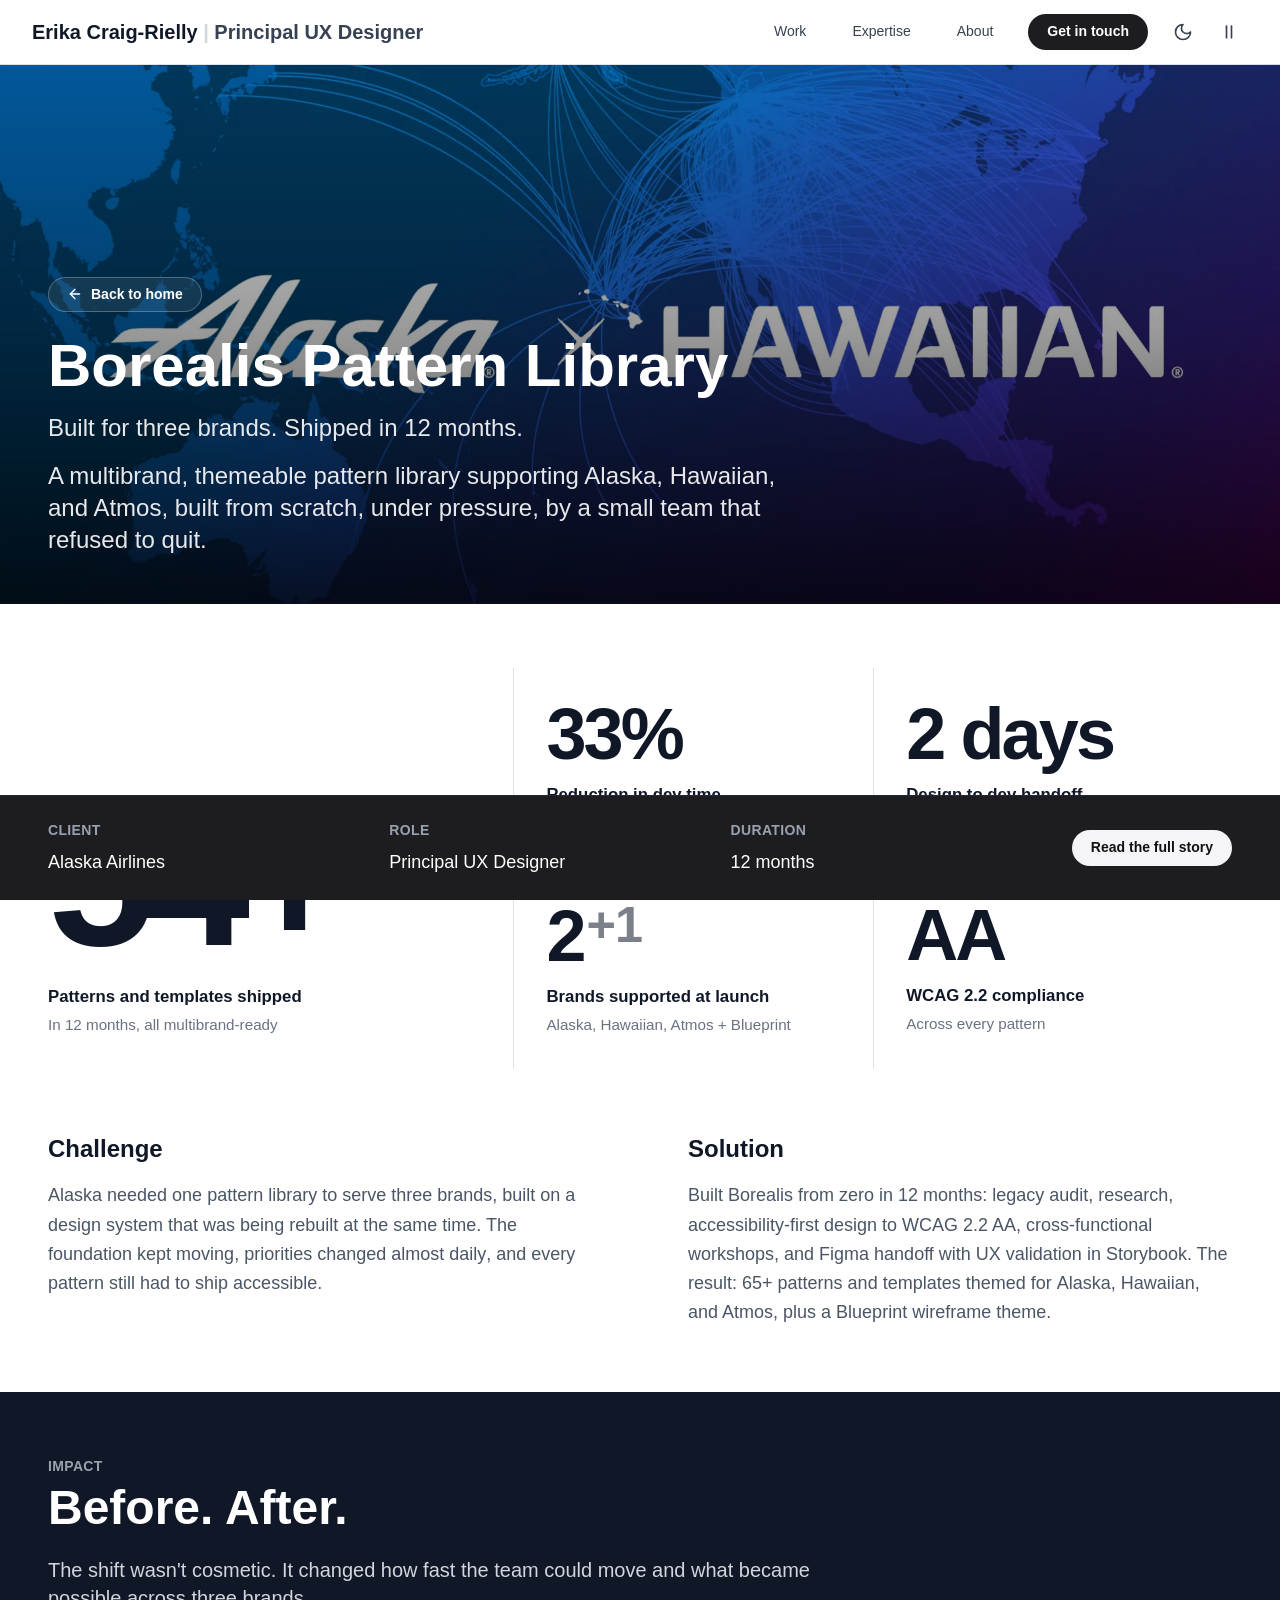
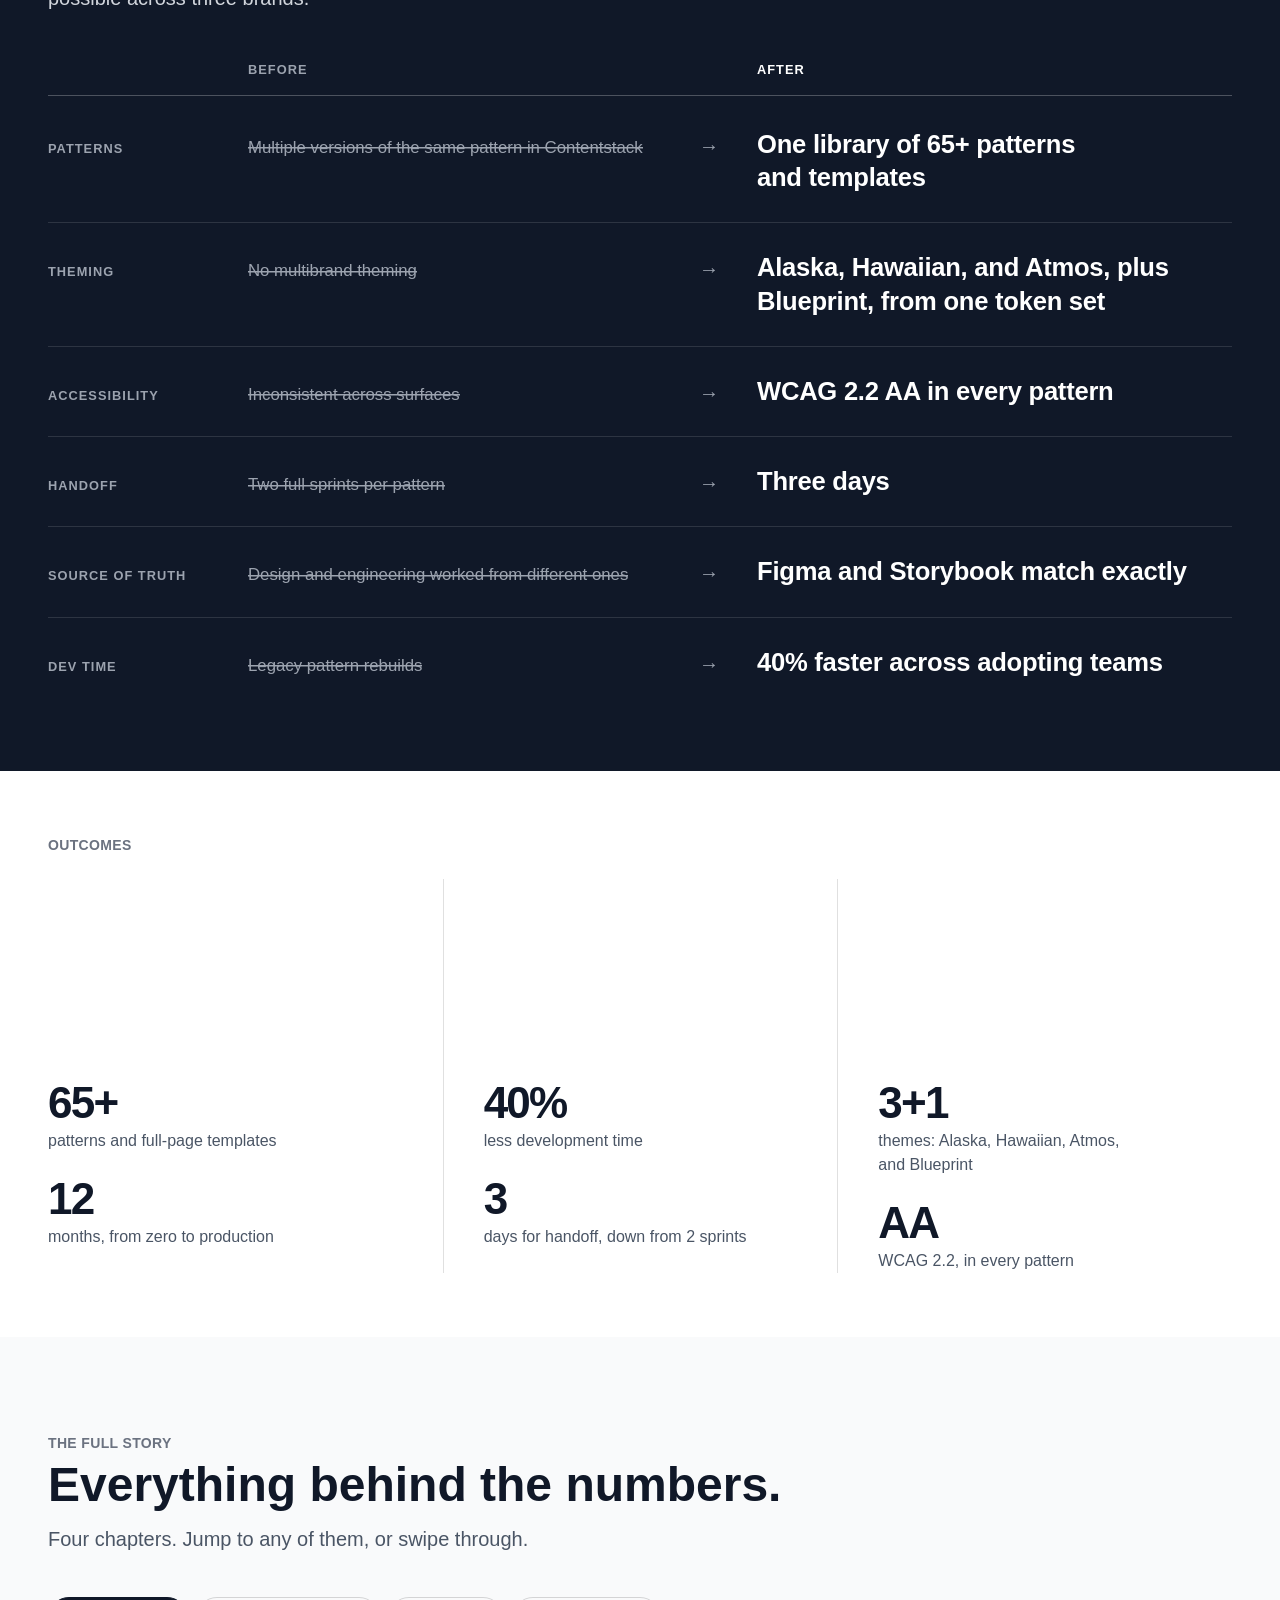
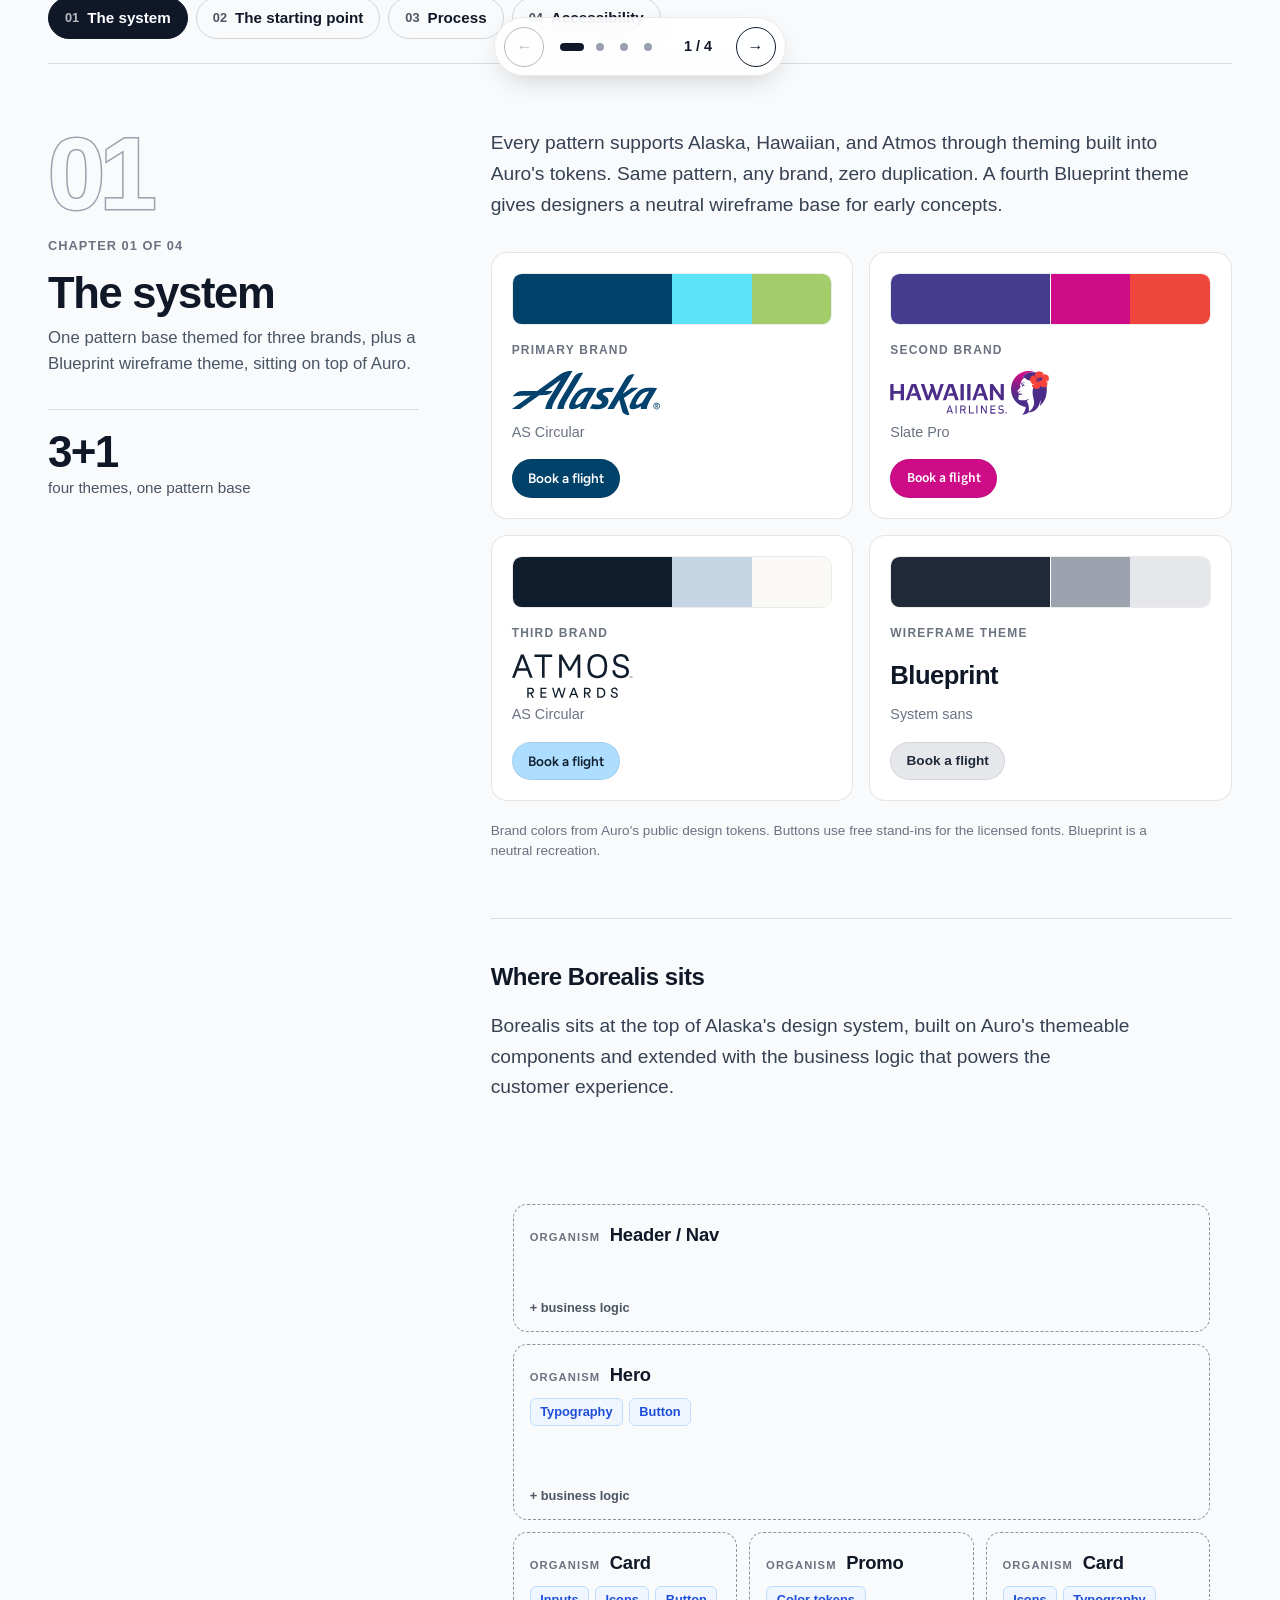
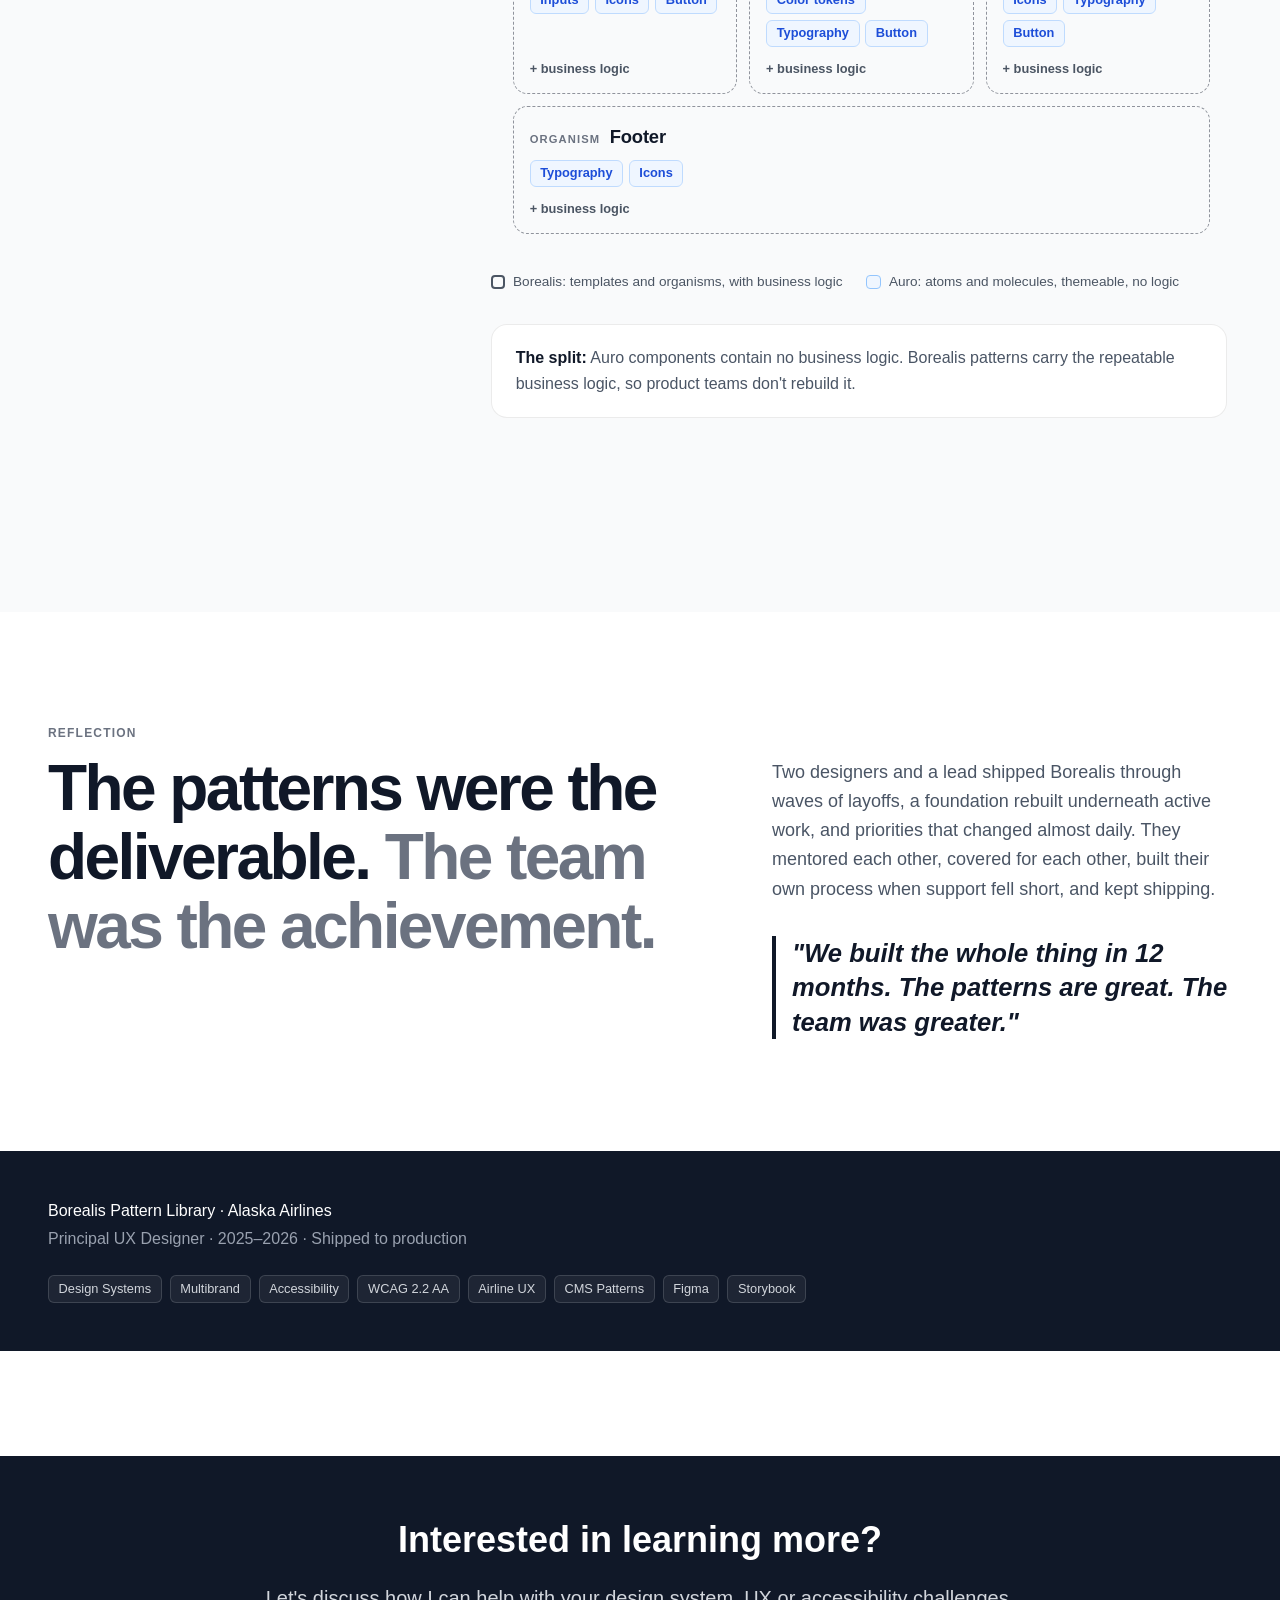
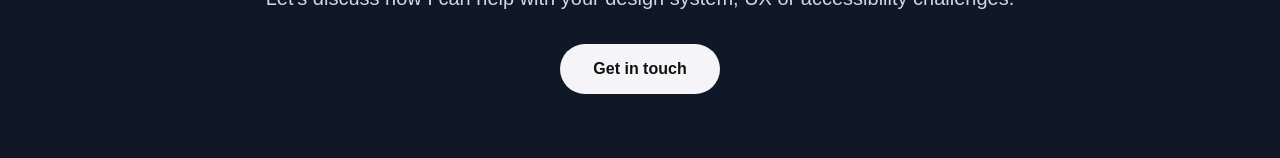
==== borealis.html @ 73c4fbef "Add portfolio site Co-Authored-By: Claude Opus 5.5 <noreply@anthropic.com> Claude-Session: https://c" ====
<!doctype html><html lang="en"><head><meta charset="utf-8"><meta name="viewport" content="width=device-width, initial-scale=1, viewport-fit=cover"><title>Borealis Pattern Library</title>
<meta name="description" content="Seattle-based Principal UX Designer with 25+ years of experience. Design systems, responsive web, native mobile, accessibility, and AI workflows.">
<link rel="stylesheet" href="site.css">
<script>
/* Pick light/dark before first paint. The viewer's data-theme wins; otherwise follow the OS. */
(function(){var r=document.documentElement,t=r.getAttribute('data-theme'),m=matchMedia('(prefers-color-scheme: dark)').matches;
if(t==='dark'||(t!=='light'&&m))r.classList.add('dark');})();
</script>
<style>
/* Motion layer on top of the existing site styles. Colors come from the site's own Tailwind tokens. */
:root{--ease-out:cubic-bezier(.16,1,.3,1);--ease-io:cubic-bezier(.65,0,.35,1);--page:#fff;--ink:#101828;color-scheme:light}
:root.dark{--page:#000;--ink:#fff;color-scheme:dark}
html{scroll-padding-top:72px}
html.ready{scroll-behavior:smooth}
html,body{overflow-x:clip}
body{background:var(--page);color:var(--ink);font-family:-apple-system,BlinkMacSystemFont,"Segoe UI",Roboto,"Helvetica Neue",Arial,sans-serif;-webkit-font-smoothing:antialiased}
#topnav{padding-top:env(safe-area-inset-top,0px)}
.dark .i-moon,html:not(.dark) .i-sun{display:none}
.paused .i-pause,html:not(.paused) .i-play{display:none}

/* small utility gaps not in the compiled stylesheet */
@media (min-width:48rem){.md\:inline-block{display:inline-block}}
.mb-4{margin-bottom:1rem}.object-left{object-position:left}.select-all{user-select:all}

/* scroll progress */
.progress{position:fixed;inset:0 0 auto;height:2px;z-index:60;background:var(--ink);transform-origin:0 50%;transform:scaleX(var(--p,0));opacity:.85;pointer-events:none}
#topnav{transition:box-shadow .4s var(--ease-out),background-color .3s}
#topnav.scrolled{box-shadow:0 8px 30px -12px rgb(0 0 0 / .18)}

/* hero entrance */
@keyframes rise{from{opacity:0;transform:translateY(28px);filter:blur(8px)}to{opacity:1;transform:none;filter:none}}
.enter{animation:rise 1s var(--ease-out) both;animation-delay:calc(var(--d,0) * 110ms + 80ms)}

/* rotating headline */
.rotator .words{display:inline-grid;justify-items:center}
/* every phrase on one line, so the block height never changes */
.rotator{font-size:1em;line-height:1.15;white-space:nowrap;margin-top:.12em;letter-spacing:-.01em}
@media (max-width:480px){#hero-heading{font-size:2.125rem}}
@media (min-width:768px){#hero-heading{font-size:5rem}}
.rotator .word{grid-area:1/1;display:inline-block;opacity:0;transform:translateY(.45em);filter:blur(10px);transition:opacity .7s var(--ease-out),transform .8s var(--ease-out),filter .7s var(--ease-out)}
.rotator .word.is-on{opacity:1;transform:none;filter:none}
.rotator .word.is-out{opacity:0;transform:translateY(-.45em);filter:blur(10px)}

/* hero background drift + parallax */
.hero-bg{transform:scale(1.12) scaleY(var(--flip,1));animation:drift 38s var(--ease-io) infinite alternate;will-change:transform}
.hero-bg.flip{--flip:-1}
@keyframes drift{from{transform:translate3d(-1.5%,0,0) scale(1.12) scaleY(var(--flip,1))}to{transform:translate3d(1.5%,-2%,0) scale(1.2) scaleY(var(--flip,1))}}

/* ===== "What I'm up to": bento grid (featured tile + five) ===== */
.now-head{display:flex;flex-wrap:wrap;align-items:flex-end;justify-content:space-between;gap:.75rem 2rem;margin-bottom:2.5rem}
.now-sub{display:inline-flex;align-items:center;gap:.6rem;font-size:.95rem;font-weight:500;color:#4b5563}
.dark .now-sub{color:#9ca3af}
.now-live{width:.55rem;height:.55rem;border-radius:50%;background:#16a34a;box-shadow:0 0 0 0 rgb(22 163 74 / .5);animation:livePulse 2.4s ease-out infinite}
@keyframes livePulse{0%{box-shadow:0 0 0 0 rgb(22 163 74 / .45)}70%,100%{box-shadow:0 0 0 .5rem rgb(22 163 74 / 0)}}
.now-grid{display:grid;gap:1rem;grid-template-columns:1fr}
.now-tile{position:relative;display:flex;flex-direction:column;gap:.75rem;padding:1.5rem;border-radius:1rem;background:#f9fafb;border:1px solid #e5e7eb;transition:border-color .2s ease,background-color .2s ease}
.now-tile:hover{border-color:#9ca3af}
.dark .now-tile{background:rgb(255 255 255 / .04);border-color:rgb(255 255 255 / .1)}
.dark .now-tile:hover{border-color:rgb(255 255 255 / .35)}
.now-tile .tag{align-self:flex-start}
.now-tile h3{font-size:1.25rem;line-height:1.25;font-weight:600;color:#111827;letter-spacing:-.01em}
.dark .now-tile h3{color:#fff}
.now-tile p{color:#4b5563;line-height:1.6;font-size:.975rem}
.dark .now-tile p{color:#d1d5db}
.now-tile a,.dark .now-tile a{color:inherit!important;text-decoration:underline;text-underline-offset:3px;text-decoration-thickness:1px;text-decoration-color:currentColor;transition:text-decoration-thickness .15s}
.now-tile a:hover{text-decoration-thickness:2px}
.now-feat{background:#1d1d1f;border-color:#1d1d1f;padding:2rem;justify-content:flex-end;min-height:20rem}
.now-feat:hover{border-color:#6b7280}
.dark .now-feat{background:#f5f5f7;border-color:#f5f5f7}
.dark .now-feat:hover{border-color:#fff}
.now-feat h3{font-size:clamp(1.75rem,3.2vw,2.75rem);line-height:1.08;letter-spacing:-.025em;color:#fff;max-width:14ch}
.now-feat p{color:#d1d5db;font-size:1.05rem;max-width:46ch}
.dark .now-feat h3{color:#111}
.dark .now-feat p{color:#374151}
.dark .now-feat .tag{background:#fff;border-color:#d1d5db;color:#374151}
.now-feat::before{content:"";position:absolute;inset:0;border-radius:inherit;pointer-events:none;opacity:.5;
  background-image:radial-gradient(rgb(255 255 255 / .22) 1px,transparent 1.2px);background-size:22px 22px;
  -webkit-mask-image:linear-gradient(200deg,#000 0%,transparent 55%);mask-image:linear-gradient(200deg,#000 0%,transparent 55%)}
.dark .now-feat::before{background-image:radial-gradient(rgb(0 0 0 / .18) 1px,transparent 1.2px)}
.now-feat>*{position:relative}
@media (min-width:768px){
  .now-grid{grid-template-columns:repeat(6,1fr)}
  .now-tile{grid-column:span 3}
}
@media (min-width:1024px){
  .now-grid{grid-template-columns:repeat(12,1fr);grid-auto-rows:auto}
  .now-feat{grid-column:1 / span 7;grid-row:1 / span 2}
  .now-tile:nth-child(2),.now-tile:nth-child(3){grid-column:8 / span 5}
  .now-tile:nth-child(n+4){grid-column:span 4}
}
@supports (animation-timeline: view()){
  .now-tile{animation:reveal linear both;animation-timeline:view(block 0% calc(25% + var(--foot, 0px)));animation-range:entry calc(var(--i) * 5%) cover calc(22% + var(--i) * 3%)}
}
@media (prefers-reduced-motion: reduce){.now-tile{animation:none!important}.now-live{animation:none}}
html.paused .now-live{animation:none}

/* ===== Expertise explorer: big skill list (left) + detail panel with linked case studies (right) ===== */
.xe{display:grid;gap:1rem}
.xe-tab{all:unset;box-sizing:border-box;display:flex;align-items:baseline;gap:1rem;width:100%;cursor:default}
.xe-n{font-size:.8rem;font-weight:600;letter-spacing:.08em;color:#6b7280;font-variant-numeric:tabular-nums}
.xe-name{font-size:1.5rem;font-weight:700;letter-spacing:-.02em;line-height:1.15;color:#101828}
.dark .xe-name{color:#fff}
.xe-panel{position:relative;overflow:hidden;padding:1.5rem;border-radius:1.25rem;background:#fff;border:1px solid #e5e7eb;margin-top:.75rem}
.dark .xe-panel{background:#111827;border-color:rgb(255 255 255 / .1)}
.xe-big{position:absolute;right:-.06em;top:-.22em;font-size:9rem;font-weight:800;line-height:1;letter-spacing:-.04em;color:transparent;-webkit-text-stroke:1.5px #e5e7eb;paint-order:stroke fill;pointer-events:none}
.dark .xe-big{-webkit-text-stroke-color:rgb(255 255 255 / .1)}
.xe-ic{position:relative;width:3rem;height:3rem;border-radius:.85rem;display:grid;place-items:center;background:#101828;color:#fff;margin-bottom:1.25rem}
.dark .xe-ic{background:#fff;color:#101828}
.xe-h{display:none}
.xe-p{position:relative;font-size:1.1rem;line-height:1.6;color:#374151;max-width:38ch}
.dark .xe-p{color:#d1d5db}
.xe-seen{position:relative;margin-top:1.5rem;padding-top:1.25rem;border-top:1px solid #e5e7eb}
.dark .xe-seen{border-top-color:rgb(255 255 255 / .1)}
.xe-lab{font-size:.75rem;font-weight:600;letter-spacing:.1em;text-transform:uppercase;color:#6b7280;margin-bottom:.75rem}
.xe-chips{display:flex;flex-wrap:wrap;gap:.5rem}
.xe-chips svg{width:.9rem;height:.9rem}
.xe-item{padding:1.5rem 0;border-top:1px solid rgb(0 0 0 / .1)}
.dark .xe-item{border-top-color:rgb(255 255 255 / .12)}
@media (max-width:63.99rem){
  .xe{gap:0}
  .xe-item{padding:1.1rem 0}
  .xe-item:last-child{border-bottom:1px solid rgb(0 0 0 / .1)}
  .dark .xe-item:last-child{border-bottom-color:rgb(255 255 255 / .12)}
  .xe-tab{cursor:pointer;align-items:center}
  .xe-tab::after{content:"";margin-left:auto;width:.6rem;height:.6rem;border-right:2px solid currentColor;border-bottom:2px solid currentColor;transform:rotate(45deg) translate(-2px,-2px);transition:transform .25s ease;color:#6b7280}
  .xe-item.is-on .xe-tab::after{transform:rotate(-135deg)}
  .xe-item:not(.is-on) .xe-panel{display:none}
  .xe-tab:focus-visible{outline:2px solid currentColor;outline-offset:4px;border-radius:4px}
}
@media (min-width:64rem){
  .xe{grid-template-columns:minmax(0,5fr) minmax(0,7fr);grid-auto-rows:auto;column-gap:4rem;row-gap:0;align-items:start}
  .xe-item{display:contents}
  .xe-tab{grid-column:1;position:relative;padding:1.1rem 0 1.1rem 1.25rem;border-top:1px solid rgb(0 0 0 / .1);cursor:pointer}
  .dark .xe-tab{border-top-color:rgb(255 255 255 / .12)}
  .xe-item:last-child .xe-tab{border-bottom:1px solid rgb(0 0 0 / .1)}
  .dark .xe-item:last-child .xe-tab{border-bottom-color:rgb(255 255 255 / .12)}
  .xe-tab::before{content:"";position:absolute;left:0;top:.9rem;bottom:.9rem;width:3px;border-radius:3px;background:#101828;transform:scaleY(0);transition:transform .35s cubic-bezier(.2,.8,.2,1)}
  .dark .xe-tab::before{background:#fff}
  .xe-name{font-size:clamp(1.6rem,2.6vw,2.4rem);color:#9ca3af;transition:color .2s ease}
  .dark .xe-name{color:#6b7280}
  .xe-tab:hover .xe-name{color:#4b5563}
  .dark .xe-tab:hover .xe-name{color:#d1d5db}
  .xe-item.is-on .xe-name{color:#101828}
  .dark .xe-item.is-on .xe-name{color:#fff}
  .xe-item.is-on .xe-tab::before{transform:scaleY(1)}
  .xe-tab:focus-visible{outline:2px solid currentColor;outline-offset:2px;border-radius:4px}
  .xe-panel{grid-column:2;grid-row:1 / span 6;margin-top:0;padding:2.5rem;min-height:100%;position:sticky;top:6rem;
    opacity:0;visibility:hidden;transform:translateY(10px);transition:opacity .35s ease,transform .45s cubic-bezier(.2,.8,.2,1),visibility 0s .45s}
  .xe-item.is-on .xe-panel{opacity:1;visibility:visible;transform:none;transition:opacity .35s ease .05s,transform .45s cubic-bezier(.2,.8,.2,1) .05s,visibility 0s}
  .xe-h{display:block;position:relative;font-size:1.75rem;font-weight:700;letter-spacing:-.02em;color:#101828;margin-bottom:.75rem}
  .dark .xe-h{color:#fff}
  .xe-p{font-size:1.25rem}
  .xe-big{font-size:14rem}
}
@media (prefers-reduced-motion: reduce){.xe-panel,.xe-tab::before{transition:none!important;transform:none!important}}

/* typography: no widows or orphans anywhere (even line breaks for body copy, balanced headings) */
p,li,dd,dt,blockquote,figcaption{text-wrap:pretty}
h1,h2,h3,h4,h5,h6{text-wrap:balance}

/* mobile menu (below 768px the nav links collapse behind a menu button) */
.nav-menu-btn .i-close,.nav-menu-btn[aria-expanded=true] .i-menu{display:none}
.nav-menu-btn[aria-expanded=true] .i-close{display:inline}
.mobile-menu{display:grid;gap:0;padding:.25rem 0 1.5rem}
.mobile-menu .mm-link{display:block;padding:.9rem 0;font-size:1.25rem;font-weight:600;letter-spacing:-.01em;color:#101828;border-bottom:1px solid rgb(0 0 0 / .08);text-decoration:none}
.dark .mobile-menu .mm-link{color:#fff;border-bottom-color:rgb(255 255 255 / .1)}
.mobile-menu .btn{justify-self:start;margin-top:1.25rem}
.mobile-menu .btn svg{width:.9rem;height:.9rem}
@media (min-width:48rem){.nav-menu-btn,.mobile-menu{display:none!important}}

/* ===== Accessibility pass ===== */
/* contrast: small gray labels reach 4.5:1 and large gray display text reaches 3:1, in both themes */
html:not(.dark) :is(#outcomes-section, .fs-head) .text-gray-400, html:not(.dark) span.text-gray-400{color:#6b7280}
html:not(.dark) .fs-tab:not([aria-selected="true"]) .fs-tab-n{color:#4b5563;opacity:1}
html:not(.dark) .ramp-before span{color:#6b7280}
html:not(.dark) .xe-name{color:#6b7280}
html:not(.dark) .ab-h span{color:#6b7280}
html.dark :is(.sh-kicker,.sh-cat,.wk-client,.wk-lab,.xe-lab,.xe-n,.ab-kicker,.ab-fact dt,.fs-kicker,.ch-label,.n-kind,.ramp-after small,cite,.now-sub){color:#9ca3af}
html.dark figcaption{color:#9ca3af}
/* touch targets: every pagination dot is at least 24px wide */
button.dot{min-width:24px}
/* chapter panels can take keyboard focus (so their content can be scrolled and read) */
.fs-track:focus-visible{outline:2px solid currentColor;outline-offset:4px;border-radius:8px}
/* swipe rows take keyboard focus only while they actually scroll (set in script) */
.swipe-focus:focus-visible{outline:2px solid currentColor;outline-offset:4px;border-radius:8px}
/* pagination dots: each button is a 24px target; the visible dot is drawn inside it */
.sap-pager,.sh-pager{gap:0!important}
button.sap-pip,button.sh-pip{width:24px!important;height:24px!important;min-width:24px;background:none!important;display:inline-flex;align-items:center;justify-content:center;padding:0}
button.sap-pip[aria-current=true],button.sh-pip[aria-current=true]{width:32px!important}
button.sap-pip::before,button.sh-pip::before{content:none!important}
button.sap-pip::after,button.sh-pip::after{content:"";display:block;width:.5rem;height:.5rem;border-radius:9999px;background:#9ca3af;transition:width .3s ease,background-color .3s ease}
button.sap-pip[aria-current=true]::after,button.sh-pip[aria-current=true]::after{width:1.5rem;background:#111827}
.dark button.sap-pip::after,.dark button.sh-pip::after{background:#4b5563}
.dark button.sap-pip[aria-current=true]::after,.dark button.sh-pip[aria-current=true]::after{background:#fff}
.ba-pager button.sap-pip::after{background:#4b5563}
.ba-pager button.sap-pip[aria-current=true]::after{background:#fff}

/* ===== Button system: 2 sizes (sm, lg) x primary / secondary / ghost (+ icon).
   Every button hovers the same way: a color shift only, no movement, no shadow change. ===== */
.btn{display:inline-flex;align-items:center;justify-content:center;gap:.5rem;border-radius:9999px;border:1px solid transparent;font-weight:600;line-height:1.25;white-space:nowrap;text-decoration:none;cursor:pointer;box-shadow:none;transform:none;transition:background-color .2s ease,border-color .2s ease,color .2s ease}
.btn.hidden{display:none}
@media (min-width:768px){.btn.md\:inline-flex{display:inline-flex}}
.btn-sm{padding:.5rem 1.125rem;font-size:.875rem}
.btn-lg{padding:.875rem 2rem;font-size:1rem}
.btn-icon{padding:.5rem;border-radius:9999px}
.btn:focus-visible{outline:2px solid #1d1d1f;outline-offset:3px}
.dark .btn:focus-visible,.btn.on-dark:focus-visible{outline-color:#fff}
.btn-primary{background:#1d1d1f;color:#fff}
.btn-primary:hover{background:#48484a}
.dark .btn-primary,.btn-primary.on-dark{background:#f5f5f7;color:#111}
.dark .btn-primary:hover,.btn-primary.on-dark:hover{background:#d1d5db}
.btn-secondary{background:#fff;border-color:#d1d5db;color:#111827}
.btn-secondary:hover{background:#e5e7eb;border-color:#9ca3af}
.dark .btn-secondary,.btn-secondary.on-dark{background:rgb(255 255 255 / .08);border-color:rgb(255 255 255 / .25);color:#fff}
.dark .btn-secondary:hover,.btn-secondary.on-dark:hover{background:#3a3a3c;border-color:rgb(255 255 255 / .45)}
.btn-ghost{background:transparent;color:#374151;font-weight:500}
.btn-ghost:hover{background:#e5e7eb;color:#111827}
.dark .btn-ghost{color:#d1d5db}
.dark .btn-ghost:hover{background:#3a3a3c;color:#fff}
/* round arrow buttons use the same hover as secondary */
.wk-arrows button:hover:not(:disabled),.fs-pager button.fs-prev:hover:not(:disabled),.fs-pager button.fs-next:hover:not(:disabled){background:#e5e7eb;color:#111827}
.dark .wk-arrows button:hover:not(:disabled),.dark .fs-pager button.fs-prev:hover:not(:disabled),.dark .fs-pager button.fs-next:hover:not(:disabled){background:#3a3a3c;color:#fff}

/* magnetic buttons */
.magnet{display:inline-flex;align-items:center;gap:.5rem;transform:translate(var(--mx,0),var(--my,0));transition:transform .35s var(--ease-out),box-shadow .3s,background-color .3s}

/* case study imagery: hover */
.cs-frame{transition:box-shadow .7s var(--ease-out)}
.group:hover .cs-frame{box-shadow:0 40px 80px -30px rgb(0 0 0 / .35)}
.cs-img{transition:transform 1.1s var(--ease-out)}
.group:hover .cs-img{transform:scale(1.05)}
.gap-logo{transition:transform 1.1s var(--ease-out)}
.group:hover .gap-logo{transform:translate(-50%,-50%) scale(.96)}
.cs-pill{transition:background-color .3s,transform .5s var(--ease-out)}
.group:hover .cs-pill{background:rgb(0 0 0 / .62);transform:translateY(-4px)}
.ic{transition:transform .5s var(--ease-out)}
.outcome:hover .ic,.exp-card:hover .ic{transform:rotate(-8deg) scale(1.08)}
.exp-card,.now-card{transition:transform .5s var(--ease-out),box-shadow .5s,border-color .3s}
.exp-card:hover,.now-card:hover{transform:translateY(-6px)}

/* filter transitions */
.case{transition:opacity .45s var(--ease-out),transform .45s var(--ease-out)}
.case.is-leaving{opacity:0;transform:translateY(16px)}
.case[hidden]{display:none}

/* now carousel: full-bleed like the original */
.now-track{margin-left:calc(50% - 50vw);width:100vw;padding-left:max(24px,calc(50vw - 50% + 0px));padding-right:max(24px,calc(50vw - 50%))}
@media (min-width:80rem){.now-track{padding-left:calc(50vw - 40rem + 2rem);padding-right:calc(50vw - 40rem + 2rem)}}

/* skater: idle glide */
.skater{transform-origin:45% 98%;animation:glide 5.5s var(--ease-io) infinite}
@keyframes glide{0%,100%{transform:rotate(-2.5deg) translateX(-6px)}50%{transform:rotate(2.5deg) translateX(10px)}}

/* scroll-driven reveals. Without support, everything simply stays visible. */
@supports (animation-timeline: view()){
  @keyframes reveal{from{opacity:0;transform:translateY(48px)}to{opacity:1;transform:none}}
  @keyframes unclip{from{clip-path:inset(7% 5% 7% 5% round 48px);transform:scale(.97)}to{clip-path:inset(0 0 0 0 round 24px);transform:none}}
  @keyframes parallax{from{transform:scale(1.14) translateY(-4%)}to{transform:scale(1.04) translateY(4%)}}
  @keyframes slideL{from{opacity:0;transform:translateX(56px)}to{opacity:1;transform:none}}
  @keyframes skateIn{from{opacity:0;translate:120px 0}to{opacity:1;translate:0 0}}
  @keyframes track{from{letter-spacing:.06em;opacity:.2}to{letter-spacing:-.025em;opacity:1}}

  .rv-head{animation:reveal linear both;animation-timeline:view(block 0% calc(25% + var(--foot, 0px)));animation-range:entry 5% cover 28%}
  .big-head{animation-name:track}
  .cs-frame{animation:unclip linear both;animation-timeline:view(block 0% calc(25% + var(--foot, 0px)));animation-range:entry 0% cover 40%}
  .cs-parallax{animation:parallax linear both;animation-timeline:view(block 0% calc(25% + var(--foot, 0px)));animation-range:cover 0% cover 100%}
  .cs-copy{animation:reveal linear both;animation-timeline:view(block 0% calc(25% + var(--foot, 0px)));animation-range:entry 0% cover 25%}
  .outcome{animation:slideL linear both;animation-timeline:view(block 0% calc(25% + var(--foot, 0px)));animation-range:entry calc(var(--i) * 12%) cover calc(18% + var(--i) * 5%)}
  #now{view-timeline-name:--now;view-timeline-inset:0% calc(25% + var(--foot, 0px))}
  .now-card{animation:slideL linear both;animation-timeline:--now;animation-range:entry calc(5% + var(--i) * 6%) cover calc(30% + var(--i) * 4%)}
  .exp-card{animation:reveal linear both;animation-timeline:view(block 0% calc(25% + var(--foot, 0px)));animation-range:entry calc(var(--i) * 6%) cover calc(22% + var(--i) * 3%)}
  .skater-wrap{animation:skateIn linear both;animation-timeline:view(block 0% calc(25% + var(--foot, 0px)));animation-range:entry 0% cover 35%}

  /* case study page */
  @keyframes fillX{from{transform:scaleX(0)}to{transform:scaleX(1)}}
  @keyframes growY{from{transform:scaleY(0)}to{transform:scaleY(1)}}
  @keyframes pop{from{opacity:0;transform:scale(.6)}to{opacity:1;transform:none}}
  @keyframes slideR{from{opacity:0;transform:translateX(-56px)}to{opacity:1;transform:none}}
  @keyframes heroOut{to{transform:scale(1.08) translateY(6%);filter:brightness(.8)}}
  .rv{animation:reveal linear both;animation-timeline:view(block 0% calc(25% + var(--foot, 0px)));animation-range:entry calc(var(--i,0) * 6%) cover calc(24% + var(--i,0) * 3%)}
  .quote{position:relative}
  .quote::before{content:"";position:absolute;left:0;top:0;bottom:0;width:4px;background:currentColor;transform-origin:50% 0;animation:growY linear both;animation-timeline:view(block 0% calc(25% + var(--foot, 0px)));animation-range:entry 10% cover 35%}
  .chip{animation:pop linear both;animation-timeline:view(block 0% calc(25% + var(--foot, 0px)));animation-range:entry calc(var(--i,0) * 4%) cover calc(20% + var(--i,0) * 3%)}
  .from-left{animation:slideR linear both;animation-timeline:view(block 0% calc(25% + var(--foot, 0px)));animation-range:entry 0% cover 30%}
  .from-right{animation:slideL linear both;animation-timeline:view(block 0% calc(25% + var(--foot, 0px)));animation-range:entry 0% cover 30%}
  .steps{view-timeline-name:--steps;view-timeline-inset:0% calc(25% + var(--foot, 0px));position:relative}
  .steps-line{position:absolute;left:-14px;top:24px;bottom:24px;width:2px;background:currentColor;opacity:.5;transform-origin:50% 0;animation:growY linear both;animation-timeline:--steps;animation-range:contain 0% contain 100%}
  .cs-hero-img{animation:heroOut linear both;animation-timeline:scroll(root);animation-range:0 70vh}
}
@media (max-width:63.99rem){.steps-line{display:none}}
.cs-hero-img{transform-origin:50% 30%}
@media (min-width:48rem){body.cs-page{--foot:110px}}
.bar-fill{transform-origin:0 50%;transition:transform 1.3s var(--ease-out) .1s}
.bar-fill.pre{transform:scaleX(0);transition:none}
@keyframes kenburns{from{scale:1.12}to{scale:1}}
.cs-hero-wrap{animation:kenburns 2.4s var(--ease-out) both}
.step{transition:background-color .4s,transform .5s var(--ease-out)}
.step:hover{transform:translateX(6px)}
.step .num{transition:color .4s}
.step:hover .num{color:currentColor}
.brand-card{transition:transform .5s var(--ease-out),box-shadow .5s}
.brand-card:hover{transform:translateY(-4px);box-shadow:0 20px 40px -24px rgb(0 0 0 / .3);position:relative;z-index:1}


/* overview: sticky intro + constraint list that highlights the one in focus */
.ov-grid{display:grid;gap:3rem}
@media (min-width:64rem){.ov-grid{grid-template-columns:minmax(0,2fr) minmax(0,1fr);gap:5rem;align-items:start}.ov-intro{position:sticky;top:7rem}.ov-intro h2{font-size:clamp(3.5rem,5.6vw,5.5rem);line-height:1.02;letter-spacing:-.03em}}
.ov-count{margin-top:2.5rem;font-variant-numeric:tabular-nums;font-weight:700;font-size:1rem;letter-spacing:.04em;display:none}
@media (min-width:64rem){.ov-count{display:block}}
.ov-now{display:inline-block;font-size:3rem;line-height:1;transition:transform .5s var(--ease-out)}
.ov-of{color:rgb(107 114 128)}
.ov-list{list-style:none;margin:0;padding:0}
.ov-item{position:relative;display:grid;grid-template-columns:1fr;gap:.75rem;padding:2rem 0 2rem 1.25rem;border-top:1px solid rgb(0 0 0 / .1)}
.dark .ov-item{border-top-color:rgb(255 255 255 / .12)}
.ov-item:first-child{border-top:0;padding-top:0}
.ov-item:first-child::before{top:0}
.ov-item:last-child{padding-bottom:0}
.ov-item:last-child::before{bottom:0}
.ov-item::before{content:"";position:absolute;left:0;top:2rem;bottom:2rem;width:3px;border-radius:3px;background:currentColor;transform:scaleY(0);transform-origin:50% 0;transition:transform .6s var(--ease-out)}
.ov-num{font-size:2.25rem;line-height:1;font-weight:700;font-variant-numeric:tabular-nums;color:transparent;-webkit-text-stroke:1.5px rgb(156 163 175);transition:color .5s var(--ease-out),-webkit-text-stroke-color .5s}
.ov-body{transition:transform .6s var(--ease-out)}
.ov-item.is-active::before,.ov-static .ov-item::before{transform:scaleY(1)}
.ov-item.is-active .ov-num,.ov-static .ov-num{color:currentColor;-webkit-text-stroke-color:currentColor}
.ov-item.is-active .ov-body{transform:translateX(6px)}
.ov-item h3{font-size:1.25rem;line-height:1.3;margin-bottom:.5rem}
.ov-item p{font-size:1rem;line-height:1.6}


/* case study key numbers: one hero figure + four supporting figures, hairline dividers */
.sx{display:grid;grid-template-columns:repeat(2,minmax(0,1fr));margin-bottom:4rem;border-top:1px solid rgb(0 0 0 / .12)}
.dark .sx{border-top-color:rgb(255 255 255 / .14)}
.sx-cell{padding:1.75rem 1.25rem 1.75rem 0;border-bottom:1px solid rgb(0 0 0 / .12);display:flex;flex-direction:column;gap:.35rem;min-width:0}
.dark .sx-cell{border-bottom-color:rgb(255 255 255 / .14)}
.sx-cell.hero{grid-column:1 / -1}
@media (max-width:63.99rem){.sx{border-top:0}.sx-cell.hero{padding-top:0}.sx-cell:nth-child(4),.sx-cell:nth-child(5){border-bottom:0;padding-bottom:0}}
.sx-num{font-weight:700;letter-spacing:-.04em;line-height:.95;font-variant-numeric:tabular-nums;font-size:clamp(2.75rem,6vw,4.5rem);white-space:nowrap}
.sx-cell.hero .sx-num{font-size:clamp(6rem,16vw,12rem);letter-spacing:-.06em}
.sx-plus{font-size:.7em;letter-spacing:-.02em;margin-left:.06em;vertical-align:.38em;opacity:.55}
.sx-lab{font-weight:600;font-size:1.05rem;margin-top:.5rem}
.sx-sub{font-size:.95rem}
@media (min-width:64rem){
  .sx{grid-template-columns:minmax(0,1.3fr) repeat(2,minmax(0,1fr));border-top:0}
  .sx-cell{padding:2rem 2rem}
  .sx-cell.hero{grid-column:1;grid-row:1 / span 2;padding-left:0;justify-content:flex-end;border-bottom:0;border-right:1px solid rgb(0 0 0 / .12)}
  .dark .sx-cell.hero{border-right-color:rgb(255 255 255 / .14)}
  .sx-cell:nth-child(2),.sx-cell:nth-child(3){border-bottom:1px solid rgb(0 0 0 / .12)}
  .sx-cell:nth-child(4),.sx-cell:nth-child(5){border-bottom:0}
  .sx-cell:nth-child(3),.sx-cell:nth-child(5){border-left:1px solid rgb(0 0 0 / .12)}
  .dark .sx-cell:nth-child(3),.dark .sx-cell:nth-child(5){border-left-color:rgb(255 255 255 / .14)}
}


/* challenge / solution: two columns on desktop, swipeable cards with dots on phones */
.cs-swipe{display:grid;gap:3rem;position:relative}
@media (min-width:48rem){.cs-swipe{grid-template-columns:repeat(2,minmax(0,1fr))}.cs-dots{display:none}}
@media (max-width:47.99rem){
  .cs-swipe{display:flex;gap:1rem;overflow-x:auto;scroll-snap-type:x mandatory;margin-inline:-1.5rem;padding-inline:1.5rem;scroll-padding-inline:1.5rem;scrollbar-width:none;padding-block:.25rem}
  .cs-swipe::-webkit-scrollbar{display:none}
  .cs-swipe>div{flex:0 0 85%;scroll-snap-align:center;padding:1.5rem;border-radius:1rem;background:#f9fafb;border:1px solid #e5e7eb}
  .dark .cs-swipe>div{background:#1f2937;border-color:#374151}
}


/* full story: native disclosure sections, so the skim path stays short */
:root{interpolate-size:allow-keywords}
.fs-head{display:flex;flex-wrap:wrap;align-items:flex-end;justify-content:space-between;gap:1.5rem;margin-bottom:2.5rem}
.fs-toggle{font-weight:600;font-size:.95rem;padding:.6rem 1.1rem;border-radius:999px;border:1px solid currentColor;background:transparent;cursor:pointer;transition:background-color .3s,color .3s}
.fs-toggle:hover{background:rgb(0 0 0 / .06)}
.dark .fs-toggle:hover{background:rgb(255 255 255 / .1)}
.fs{border-top:1px solid rgb(0 0 0 / .12)}
.fs:last-child{border-bottom:1px solid rgb(0 0 0 / .12)}
.dark .fs,.dark .fs:last-child{border-color:rgb(255 255 255 / .14)}
.fs-sum{list-style:none;display:grid;grid-template-columns:minmax(0,1fr) auto;align-items:center;gap:1.5rem;padding:1.75rem 0;cursor:pointer;border-radius:.5rem}
.fs-sum::-webkit-details-marker{display:none}
.fs-text{display:flex;flex-direction:column;gap:.35rem;transition:transform .5s var(--ease-out)}
.fs-sum:hover .fs-text{transform:translateX(6px)}
.fs-title{font-size:clamp(1.5rem,3vw,2.25rem);font-weight:700;letter-spacing:-.02em;line-height:1.15}
.fs-line{font-size:1.05rem}
.fs-icon{position:relative;width:2.75rem;height:2.75rem;border-radius:50%;border:1px solid currentColor;flex:none;transition:transform .5s var(--ease-out),background-color .3s,color .3s}
.fs-icon::before,.fs-icon::after{content:"";position:absolute;left:50%;top:50%;width:14px;height:2px;margin:-1px 0 0 -7px;background:currentColor;border-radius:2px}
.fs-icon::after{transform:rotate(90deg)}
.fs[open] .fs-icon{transform:rotate(135deg)}
.fs-sum:hover .fs-icon{background:currentColor}
.fs-sum:hover .fs-icon::before,.fs-sum:hover .fs-icon::after{background:#fff}
.dark .fs-sum:hover .fs-icon::before,.dark .fs-sum:hover .fs-icon::after{background:#000}
.fs::details-content{block-size:0;overflow-y:clip;transition:block-size .6s var(--ease-out),content-visibility .6s allow-discrete}
.fs[open]::details-content{block-size:auto}
.fs-body{padding:.5rem 0 3rem}
.fs[open] .fs-body{animation:rise .7s var(--ease-out) both}
.fs-dark{border-radius:1.5rem;padding:2rem}
@media (min-width:48rem){.fs-dark{padding:3rem}}

/* process phases: horizontal cards with dots and arrows */
.proc{display:flex;gap:1rem;overflow-x:auto;scroll-snap-type:x mandatory;scrollbar-width:none;position:relative;padding-block:.25rem;outline-offset:4px}
.proc::-webkit-scrollbar{display:none}
.proc-card{flex:0 0 min(85%,380px);scroll-snap-align:start;display:flex;flex-direction:column;padding:1.75rem;border-radius:1rem;transition:transform .5s var(--ease-out),box-shadow .5s}
.proc-card:hover{transform:translateY(-4px);box-shadow:0 20px 40px -24px rgb(0 0 0 / .3)}
.proc-num{font-weight:700;font-size:2.25rem;line-height:1;margin-bottom:1rem;color:transparent;-webkit-text-stroke:1.5px rgb(156 163 175);font-variant-numeric:tabular-nums}
.proc-nav{display:flex;align-items:center;justify-content:space-between;margin-top:.75rem}
.proc-arrows{display:flex;gap:.5rem}
.proc-arrows button{width:2.75rem;height:2.75rem;border-radius:50%;border:1px solid currentColor;background:transparent;color:inherit;font-size:1.1rem;cursor:pointer;transition:background-color .3s,color .3s,opacity .3s}
.proc-arrows button:hover:not(:disabled){background:currentColor}
.proc-arrows button:disabled{opacity:.3;cursor:default}
@media (max-width:47.99rem){.proc-arrows{display:none}}


/* full story as slides: labeled chapter tabs, swipeable track, pager below */
.fs-slider{position:relative}
.fs-tabs{display:flex;gap:.5rem;overflow-x:auto;scrollbar-width:none;padding:.25rem 0 1.5rem;margin-bottom:1rem;border-bottom:1px solid rgb(0 0 0 / .12)}
.dark .fs-tabs{border-bottom-color:rgb(255 255 255 / .14)}
@media (max-width:63.99rem){.fs-tabs{margin-inline:-1.5rem;padding-inline:1.5rem;scroll-padding-inline:1.5rem;border-bottom:0;background:linear-gradient(rgb(0 0 0 / .12),rgb(0 0 0 / .12)) 1.5rem 100% / calc(100% - 3rem) 1px no-repeat}.dark .fs-tabs{background-image:linear-gradient(rgb(255 255 255 / .14),rgb(255 255 255 / .14))}}
.fs-tabs::-webkit-scrollbar{display:none}
.fs-tab{flex:none;display:inline-flex;align-items:center;gap:.5rem;padding:.55rem 1rem;border-radius:999px;font-weight:600;font-size:.95rem;border:1px solid rgb(0 0 0 / .15);background:transparent;color:inherit;cursor:pointer;white-space:nowrap;transition:background-color .3s,color .3s,border-color .3s}
.dark .fs-tab{border-color:rgb(255 255 255 / .2)}
.fs-tab:hover{border-color:currentColor}
.fs-tab-n{font-variant-numeric:tabular-nums;opacity:.5;font-size:.8rem}
.fs-tab[aria-selected="true"]{background:#101828;color:#fff;border-color:#101828}
.dark .fs-tab[aria-selected="true"]{background:#fff;color:#101828;border-color:#fff}
.fs-tab[aria-selected="true"] .fs-tab-n{opacity:.7}
.fs-track{display:flex;align-items:flex-start;column-gap:4rem;overflow-x:auto;overflow-y:hidden;scroll-snap-type:x mandatory;scrollbar-width:none;transition:height .5s var(--ease-out);overscroll-behavior-x:contain}
.fs-track::-webkit-scrollbar{display:none}
.fs-slide{flex:0 0 100%;min-width:0;scroll-snap-align:start;scroll-snap-stop:always;padding:2rem 0 1rem}
.fs-kicker{font-size:.8rem;font-weight:600;letter-spacing:.08em;text-transform:uppercase;color:rgb(107 114 128);margin-bottom:.5rem}
.fs-slide-title{font-size:clamp(2rem,4.5vw,3.5rem);font-weight:700;letter-spacing:-.03em;line-height:1.05;margin-bottom:.75rem}
.fs-slide-line{font-size:1.15rem;max-width:48rem;margin-bottom:2.5rem}
.fs-slide.is-active .fs-slide-in{animation:rise .7s var(--ease-out) both}
.fs-slide .rv,.fs-slide .chip,.fs-slide .from-left,.fs-slide .from-right,.fs-slide .quote::before{animation:none!important}
.fs-slide .ov-intro{position:static}
.fs-slide .ov-count{display:none}
.fs-slide .ov-intro h2{display:none}
.fs-slide .ov-grid{grid-template-columns:1fr}
.fs-slide .ov-list{display:grid;gap:0 3rem}
@media (min-width:64rem){.fs-slide .ov-list{grid-template-columns:1fr 1fr}.fs-slide .ov-item:first-child,.fs-slide .ov-item:nth-child(2){border-top:0;padding-top:0}.fs-slide .ov-item:last-child{padding-bottom:2rem}}
.fs-pager{position:sticky;bottom:calc(var(--foot,0px) + 1rem);z-index:5;display:flex;align-items:center;justify-content:center;gap:.75rem;margin:1.5rem auto 0;width:fit-content;padding:.4rem .6rem;border-radius:999px;background:rgb(255 255 255 / .85);backdrop-filter:blur(12px);-webkit-backdrop-filter:blur(12px);box-shadow:0 10px 30px -12px rgb(0 0 0 / .25);border:1px solid rgb(0 0 0 / .08)}
.dark .fs-pager{background:rgb(17 24 39 / .85);border-color:rgb(255 255 255 / .12)}
.fs-pager button.fs-prev,.fs-pager button.fs-next{width:2.5rem;height:2.5rem;border-radius:50%;border:1px solid currentColor;background:transparent;color:inherit;cursor:pointer;font-size:1rem;transition:background-color .3s,opacity .3s}
.fs-pager button.fs-prev:hover:not(:disabled),.fs-pager button.fs-next:hover:not(:disabled){background:rgb(0 0 0 / .08)}
.dark .fs-pager button.fs-prev:hover:not(:disabled),.dark .fs-pager button.fs-next:hover:not(:disabled){background:rgb(255 255 255 / .12)}
.fs-pager button:disabled{opacity:.3;cursor:default}
.fs-pos{font-variant-numeric:tabular-nums;font-weight:600;font-size:.9rem;min-width:3.2rem;text-align:center}
@media (max-width:40rem){.fs-pos{display:none}}


/* before / after ledger: one row per dimension, old state struck through, new state lands */
.ba,.ba-head{--cols:minmax(0,11rem) minmax(0,1fr) 3rem minmax(0,1.15fr)}
.ba{list-style:none;margin:0;padding:0;color:#fff}
.ba-head{display:none}
.ba-row{display:grid;gap:.4rem;padding:1.5rem 0;border-top:1px solid rgb(255 255 255 / .12)}
.ba-row:first-child{border-top:0;padding-top:0}
.ba-label{font-size:.8rem;font-weight:600;letter-spacing:.08em;text-transform:uppercase;color:rgb(156 163 175)}
.ba-before{color:rgb(156 163 175);font-size:1.05rem}
.ba-before s{text-decoration-color:rgb(156 163 175 / .9);text-decoration-thickness:1.5px}
.ba-after{font-size:1.35rem;font-weight:700;letter-spacing:-.01em;line-height:1.3}
.ba-arrow{display:none;color:rgb(156 163 175)}
.ba-tag{display:inline-block;margin-right:.5rem;font-size:.7rem;font-weight:600;letter-spacing:.08em;text-transform:uppercase;padding:.1rem .45rem;border-radius:4px;border:1px solid currentColor;vertical-align:.15em;text-decoration:none;opacity:.8}
@media (min-width:48rem){
  .ba-head{display:grid;grid-template-columns:var(--cols);gap:1.5rem;padding-bottom:1rem;margin-bottom:.25rem;border-bottom:1px solid rgb(255 255 255 / .25);font-size:.8rem;font-weight:600;letter-spacing:.08em;text-transform:uppercase;color:rgb(156 163 175)}
  .ba-head span:last-child{color:#fff}
  .ba-row{grid-template-columns:var(--cols);gap:1.5rem;align-items:baseline;padding:1.75rem 0}
  .ba-row:first-child{border-top:0;padding-top:1.75rem}
  .ba-arrow{display:block;text-align:center;font-size:1.25rem}
  .ba-tag{position:absolute;width:1px;height:1px;padding:0;margin:-1px;overflow:hidden;clip:rect(0,0,0,0);white-space:nowrap;border:0}
  .ba-after{font-size:1.6rem}
}
/* motion: strike draws across the old state, arrow travels, new state rises in */
.ba-before s{background:linear-gradient(currentColor,currentColor) 0 55%/0 1.5px no-repeat;text-decoration:none;transition:background-size .7s var(--ease-out)}
.ba-row .ba-after,.ba-row .ba-arrow{transition:opacity .6s var(--ease-out),transform .7s var(--ease-out)}
.ba-row.pre .ba-after{opacity:0;transform:translateY(14px)}
.ba-row.pre .ba-arrow{opacity:0;transform:translateX(-10px)}
.ba-row:not(.pre) .ba-before s{background-size:100% 1.5px}
.ba-row:not(.pre) .ba-arrow{transition-delay:.25s}
.ba-row:not(.pre) .ba-after{transition-delay:.4s}
.ba-row:hover .ba-after{transform:translateX(4px)}


/* outcomes: the headline becomes the layout, one word per column with its proof underneath */
.sap{display:grid;gap:3rem;margin-top:1.5rem}
.sap-pager{display:none}
/* phones and tablets: no rule above the chapter count; brand theme cards swipe sideways */
@media (max-width:63.99rem){
  .ch-rail>.ch-key{border-top:0;padding-top:0}
  ul.themes{display:flex;gap:1rem;overflow-x:auto;scroll-snap-type:x mandatory;scrollbar-width:none;overscroll-behavior-x:contain;padding-bottom:.25rem}
  ul.themes::-webkit-scrollbar{display:none}
  ul.themes>.theme{flex:0 0 84%;min-width:0;scroll-snap-align:start}
}
/* phones: three-card rows (e.g. token architecture) swipe sideways too */
@media (max-width:47.99rem){
  div.cards3{display:flex;overflow-x:auto;scroll-snap-type:x mandatory;scrollbar-width:none;overscroll-behavior-x:contain;margin-bottom:0;padding-bottom:.25rem}
  div.cards3::-webkit-scrollbar{display:none}
  div.cards3>.card3{flex:0 0 84%;min-width:0;scroll-snap-align:start}
  .cards3-pager{margin-bottom:2rem}
}
@media (min-width:48rem){.cards3-pager{display:none!important}}
/* swipe rows always run to the screen edges, while their content keeps the page margins */
@media (max-width:63.99rem){
  .fs-slider .fs-track{margin-inline:-1.5rem}
  .fs-track>.fs-slide{padding-left:1.5rem;padding-right:1.5rem}
  ul.themes,div.sap{margin-inline:-1.5rem;padding-inline:1.5rem;scroll-padding-inline:1.5rem}
}
@media (max-width:47.99rem){
  div.cards3,ol.ba{margin-inline:-1.5rem;padding-inline:1.5rem;scroll-padding-inline:1.5rem}
}
@media (max-width:63.99rem){
  .sap{display:flex;gap:1.5rem;overflow-x:auto;scroll-snap-type:x mandatory;scrollbar-width:none;overscroll-behavior-x:contain}
  .sap::-webkit-scrollbar{display:none}
  .sap>.sap-col{flex:0 0 100%;min-width:0;scroll-snap-align:start;padding-right:0}
  .sap-pager{display:flex;gap:.5rem;align-items:center;margin-top:1.75rem}
  .sap-pip{position:relative;width:.5rem;height:.5rem;padding:0;border:0;border-radius:9999px;background:#9ca3af;cursor:pointer;transition:width .3s ease,background-color .3s ease}
  .sap-pip::before{content:"";position:absolute;inset:-18px -4px}
  .sap-pip[aria-current=true]{width:1.5rem;background:#111827}
  .dark .sap-pip{background:#4b5563}
  .dark .sap-pip[aria-current=true]{background:#fff}
  .sap>.sap-col.pre .sap-word,.sap>.sap-col.pre .sap-lede,.sap>.sap-col.pre .sap-fact{transform:translateX(32px)}
  /* the drawn underline ends in an arrowhead on phones, hinting at the swipe */
  .sap-word::before{content:"";position:absolute;right:1px;bottom:-4.5px;width:12px;height:12px;border-top:3px solid currentColor;border-right:3px solid currentColor;transform:rotate(45deg);transition:opacity .25s ease}
  .sap .sap-col:not(.pre) .sap-word::before{transition-delay:1.2s}
  .sap>.sap-col.pre .sap-word::before{opacity:0;transition:none}
}
/* before / after on phones: two swipeable panels of three rows, dots below */
@media (max-width:47.99rem){
  .ba{display:grid;grid-auto-flow:column;grid-template-rows:repeat(3,auto);grid-auto-columns:100%;column-gap:1.5rem;align-content:start;overflow-x:auto;scroll-snap-type:x mandatory;scrollbar-width:none;overscroll-behavior-x:contain}
  .ba::-webkit-scrollbar{display:none}
  .ba>.ba-row:nth-child(3n+1){scroll-snap-align:start;border-top:0;padding-top:0}
  .ba>.ba-row.pre .ba-after{transform:translateX(24px)}
  .ba-pager .sap-pip{background:#4b5563}
  .ba-pager .sap-pip[aria-current=true]{background:#fff}
}
@media (min-width:48rem){.ba-pager{display:none!important}}
@media (min-width:64rem){.sap{grid-template-columns:repeat(3,minmax(0,1fr));gap:0}.sap-col+.sap-col{border-left:1px solid rgb(0 0 0 / .12);padding-left:2.5rem}.dark .sap-col+.sap-col{border-left-color:rgb(255 255 255 / .14)}.sap-col{padding-right:2.5rem}}
.sap-word{font-size:clamp(3rem,6.2vw,5.75rem);font-weight:700;letter-spacing:-.045em;line-height:.95;position:relative;padding-bottom:1.25rem;margin-bottom:1.25rem}
.sap-word::after{content:"";position:absolute;left:0;bottom:0;width:100%;height:3px;background:currentColor;transform-origin:left center;transition:transform 1.1s cubic-bezier(.65,0,.35,1)}
.sap-dot{color:rgb(156 163 175)}
.sap-lede{font-size:1.1rem;line-height:1.55;margin-bottom:2rem;max-width:26rem}
.sap-facts{list-style:none;margin:0;padding:0;display:grid;gap:1.5rem}
.sap-fact{display:grid;gap:.25rem}
.sap-num{font-size:2.75rem;font-weight:700;letter-spacing:-.04em;line-height:1;font-variant-numeric:tabular-nums}
.sap-lab{font-size:1rem}
.sap-col .sap-word,.sap-col .sap-lede,.sap-col .sap-fact{transition:opacity .7s var(--ease-out),transform .8s var(--ease-out),filter .7s var(--ease-out)}
.sap.pre .sap-word,.sap-col.pre .sap-word{opacity:0;transform:translateY(.35em);filter:blur(8px)}
.sap.pre .sap-word::after,.sap-col.pre .sap-word::after{transform:scaleX(0)}
.sap.pre .sap-lede,.sap.pre .sap-fact,.sap-col.pre .sap-lede,.sap-col.pre .sap-fact{opacity:0;transform:translateY(16px)}
.sap .sap-col .sap-word{transition-delay:calc(var(--i) * 260ms)}
.sap .sap-col .sap-word::after{transition-delay:calc(var(--i) * 260ms + 450ms)}
.sap .sap-col .sap-lede{transition-delay:calc(var(--i) * 260ms + 350ms)}
.sap .sap-col .sap-fact:nth-child(1){transition-delay:calc(var(--i) * 260ms + 480ms)}
.sap .sap-col .sap-fact:nth-child(2){transition-delay:calc(var(--i) * 260ms + 600ms)}
@media (max-width:63.99rem){.sap .sap-col *{transition-delay:0s!important}}
/* resetting to the hidden state is instant, so a replay always starts from scratch */
.sap-col.pre .sap-word,.sap-col.pre .sap-lede,.sap-col.pre .sap-fact,.sap-col.pre .sap-word::after{transition:none!important}


/* challenge / solution: text is always readable; a marker sweeps across the key phrases,
   gray for the problem, blue for the fix, and an arrow carries one column into the next */
.cs-cs{position:relative}
.cs-n{font-size:clamp(3.5rem,7vw,5.5rem);font-weight:700;line-height:1;letter-spacing:-.05em;font-variant-numeric:tabular-nums;color:transparent;-webkit-text-stroke:1.5px rgb(156 163 175);margin-bottom:.75rem;transition:color .8s var(--ease-out),-webkit-text-stroke-color .8s}
.cs-cs.go .cs-n{-webkit-text-stroke-color:#101828}
.dark .cs-cs.go .cs-n{-webkit-text-stroke-color:#fff}
.cs-cs h2{position:relative;display:inline-block}
.cs-cs h2::after{content:"";position:absolute;left:0;right:0;bottom:-.3rem;height:2px;background:currentColor;transform-origin:0 50%;transform:scaleX(0);transition:transform .8s var(--ease-out) .15s}
.cs-cs.go h2::after{transform:scaleX(1)}
.cs-cs.pre h2::after,.cs-cs.pre .hl{transition:none}
.hl{color:inherit;background-color:transparent;padding:0 .12em;margin:0 -.12em;border-radius:.2em;-webkit-box-decoration-break:clone;box-decoration-break:clone;background-repeat:no-repeat;background-position:0 100%;background-size:0% 100%;transition:background-size .9s var(--ease-out),color .6s;transition-delay:calc(.35s + var(--k) * .45s)}
.is-challenge .hl{background-image:linear-gradient(#e5e7eb,#e5e7eb)}
.is-solution .hl{background-image:linear-gradient(var(--hl-l,#ce0c88),var(--hl-l,#ce0c88))}
.dark .is-challenge .hl{background-image:linear-gradient(#374151,#374151)}
.dark .is-solution .hl{background-image:linear-gradient(var(--hl-d,#463c8f),var(--hl-d,#463c8f))}
.cs-cs.go .hl{background-size:100% 100%;color:#101828}
.is-solution.go .hl{color:var(--hl-tl,#fff)}
.dark .is-solution.go .hl{color:var(--hl-td,#fff)}
.dark .cs-cs.go .hl{color:#fff}
.is-solution.go .hl{transition-delay:calc(1.4s + var(--k) * .45s)}
.is-solution.go h2::after{transition-delay:1.2s}
.is-solution.go .cs-n{transition-delay:1.1s}
@media (min-width:48rem){
  .cs-swipe{gap:6rem}
  .is-challenge::after{content:"→";position:absolute;right:-4.1rem;top:-.35rem;font-size:2rem;color:rgb(156 163 175);opacity:0;transform:translateX(-14px);transition:opacity .6s var(--ease-out) .9s,transform .8s var(--ease-out) .9s}
  .is-challenge.go::after{opacity:1;transform:none}
  .is-challenge.pre::after{transition:none}
}
/* desktop hover: the underline follows the pointer to whichever column it's over, and the
   arrow turns to point at that column; the other heading's underline retracts */
@media (min-width:48rem) and (hover:hover){
  .cs-swipe .cs-cs h2::after{transition:transform .5s var(--ease-out)}
  .cs-swipe .cs-cs.go h2::after{transition-delay:0s}
  .cs-swipe:has(.is-challenge:hover) .is-solution h2::after,
  .cs-swipe:has(.is-solution:hover) .is-challenge h2::after{transform:scaleX(0);transform-origin:100% 50%}
  .cs-swipe:has(.is-solution:hover) .is-challenge h2::after{transform-origin:100% 50%}
  .cs-swipe:has(.is-challenge:hover) .is-solution h2::after{transform-origin:0 50%}
  .is-challenge.go::after{transition:opacity .6s var(--ease-out),transform .5s var(--ease-out),color .3s}
  .cs-swipe:has(.is-challenge:hover) .is-challenge.go::after{transform:rotate(180deg);color:currentColor}
  .cs-swipe:has(.is-solution:hover) .is-challenge.go::after{transform:translateX(6px);color:currentColor}
  .cs-swipe:has(.cs-cs:hover) .cs-cs:not(:hover) .hl{opacity:.6;transition:opacity .4s}
  .cs-cs .hl{transition-property:background-size,color,opacity}
  .cs-swipe:hover .cs-cs .hl,.cs-swipe:hover .cs-cs.go .hl{transition-delay:0s}
}
@media (max-width:47.99rem){.is-solution.go .hl{transition-delay:calc(.35s + var(--k) * .45s)}.is-solution.go h2::after{transition-delay:.15s}.is-solution.go .cs-n{transition-delay:0s}}

/* full story chapters v2: rail on the left, chapter-specific layout on the right */
.ch{display:grid;gap:2rem;padding-top:1rem}
@media (min-width:64rem){.ch{grid-template-columns:minmax(0,4fr) minmax(0,8fr);gap:4.5rem}}
.ch-rail{display:flex;flex-direction:column;gap:.5rem;min-width:0}
.ch-num{font-size:clamp(4rem,8vw,7rem);font-weight:700;line-height:.9;letter-spacing:-.05em;font-variant-numeric:tabular-nums;margin-bottom:.5rem;
  /* outline numerals: the stroke is painted first and the fill (matched to the section background) on top,
     so the overlapping contours inside system-font glyphs don't show as stray lines */
  color:#f9fafb;-webkit-text-stroke:3px rgb(156 163 175);paint-order:stroke fill}
.dark .ch-num{color:#1f2937}
.ch-title{font-size:clamp(1.9rem,3.4vw,2.75rem);font-weight:700;letter-spacing:-.03em;line-height:1.05}
.ch-sum{font-size:1.05rem;line-height:1.55}
.ch-key{margin-top:1.5rem;padding-top:1.25rem;border-top:1px solid rgb(0 0 0 / .12);display:flex;flex-direction:column;gap:.15rem}
.dark .ch-key{border-top-color:rgb(255 255 255 / .14)}
.ch-key-n{font-size:2.75rem;font-weight:700;letter-spacing:-.04em;line-height:1}
.ch-key-l{font-size:.95rem}
@media (max-width:63.99rem){.ch-num{font-size:3.5rem}.ch-key{flex-direction:row;align-items:baseline;gap:.6rem}.ch-key-n{font-size:2rem}}
.ch-main{min-width:0}
.ch-lede{font-size:1.2rem;line-height:1.6;max-width:44rem;margin-bottom:2rem}
.ch-label{font-size:.75rem;font-weight:600;letter-spacing:.1em;text-transform:uppercase;color:rgb(107 114 128);margin-bottom:.75rem}
.ch-quote{font-size:clamp(1.4rem,2.4vw,1.9rem);font-weight:700;font-style:italic;line-height:1.3;letter-spacing:-.01em;border-left:4px solid currentColor;padding:.25rem 0 .25rem 1.25rem;margin:0 0 2.5rem;max-width:46rem}
.ch-quote-xl{font-size:clamp(1.8rem,3.4vw,2.75rem);border-left:0;padding:0;font-style:normal;letter-spacing:-.025em}
.ch-note{margin-top:2rem;padding:1.25rem 1.5rem;border-radius:1rem;background:#fff;border:1px solid rgb(0 0 0 / .08);max-width:46rem;line-height:1.6}
.dark .ch-note{background:#111827;border-color:rgb(255 255 255 / .12)}
.ch-src{font-size:.85rem;margin-top:1.25rem}
.ch-big{font-size:clamp(1.8rem,3.4vw,2.75rem);font-weight:700;letter-spacing:-.03em;line-height:1.15;margin-bottom:2rem;max-width:44rem}
.ch-record{max-width:46rem;padding:1.5rem;border-radius:1rem;border:1px solid rgb(0 0 0 / .12);background:#fff;line-height:1.6;color:rgb(55 65 81)}
.dark .ch-record{background:#111827;border-color:rgb(255 255 255 / .14);color:rgb(209 213 219)}

/* constraints: an editorial index, keyword left, detail right */
.ch-rows{list-style:none;margin:0;padding:0}
.ch-row{display:grid;gap:.5rem;padding:1.5rem 0;border-top:1px solid rgb(0 0 0 / .12)}
.dark .ch-row{border-top-color:rgb(255 255 255 / .14)}
@media (min-width:48rem){.ch-row{grid-template-columns:minmax(0,15rem) minmax(0,1fr);gap:2rem;align-items:baseline}}
.ch-row-k{font-size:1.35rem;font-weight:700;letter-spacing:-.015em;line-height:1.25}
.ch-row-v{line-height:1.6}

/* how it works: a layer stack, widest at the base */
.layers{list-style:none;margin:0;padding:0;display:grid;gap:.75rem}
.layer{position:relative;padding:1.25rem 1.5rem;border-radius:1rem;background:#fff;border:1px solid rgb(0 0 0 / .1);border-left-width:6px}
.dark .layer{background:#111827;border-color:rgb(255 255 255 / .14)}
.layer-t{border-left-color:#d97706!important}.layer-o{border-left-color:#16a34a!important}.layer-a{border-left-color:#2563eb!important}
@media (min-width:48rem){.layer-t{margin-inline:12%}.layer-o{margin-inline:6%}}
.layer-top{display:flex;align-items:baseline;justify-content:space-between;gap:1rem;margin-bottom:.4rem}
.layer-name{font-size:1.3rem;font-weight:700;letter-spacing:-.015em}
.layer-owner{font-size:.72rem;font-weight:600;letter-spacing:.1em;text-transform:uppercase;padding:.2rem .55rem;border-radius:999px;border:1px solid currentColor;opacity:.7}
.layer-chips{list-style:none;margin:.75rem 0 0;padding:0;display:flex;flex-wrap:wrap;gap:.4rem}
.layer-chips li{font-size:.82rem;padding:.2rem .65rem;border-radius:999px;background:rgb(0 0 0 / .05)}
.dark .layer-chips li{background:rgb(255 255 255 / .08)}

/* process: a timeline with a drawn spine */
.tl{list-style:none;margin:0;padding:0;position:relative}
.tl::before{content:"";position:absolute;left:1.25rem;top:1rem;bottom:1rem;width:2px;background:rgb(0 0 0 / .12)}
.dark .tl::before{background:rgb(255 255 255 / .16)}
.tl-step{position:relative;display:grid;grid-template-columns:2.5rem minmax(0,1fr);gap:1.25rem;padding-bottom:2rem}
.tl-step:last-child{padding-bottom:0}
.tl-dot{position:relative;z-index:1;width:2.5rem;height:2.5rem;border-radius:50%;display:grid;place-items:center;font-size:.8rem;font-weight:700;font-variant-numeric:tabular-nums;background:#101828;color:#fff}
.dark .tl-dot{background:#fff;color:#101828}
.tl-title{font-size:1.2rem;font-weight:700;letter-spacing:-.01em;margin:.4rem 0 .4rem}
.tl-body p{line-height:1.6;max-width:44rem}

/* theming: one tile per theme with real swatches and a themed button */
.themes{list-style:none;margin:0;padding:0;display:grid;gap:1rem}
@media (min-width:40rem){.themes{grid-template-columns:repeat(2,minmax(0,1fr))}}
.theme{padding:1.25rem;border-radius:1rem;background:#fff;border:1px solid rgb(0 0 0 / .1);transition:transform .5s var(--ease-out),box-shadow .5s}
.dark .theme{background:#111827;border-color:rgb(255 255 255 / .14)}
.theme:hover{transform:translateY(-4px);box-shadow:0 20px 40px -24px rgb(0 0 0 / .3)}
.theme-sw{display:flex;height:3.25rem;border-radius:.6rem;overflow:hidden;margin-bottom:1rem;border:1px solid rgb(0 0 0 / .08)}
.theme-sw span{flex:1;transform-origin:0 50%}
.theme-sw span:first-child{flex:2}
.theme-name{font-size:1.6rem;font-weight:700;letter-spacing:-.01em;line-height:1.15}
.theme-logo{display:flex;align-items:center;justify-content:flex-start;height:2.75rem;margin:.35rem 0 .4rem}
.dark .theme-logo img{filter:brightness(0) invert(1)}
.theme-logo .logo-d{display:none}
.dark .theme-logo:has(.logo-d) .logo-l{display:none}
.dark .theme-logo .logo-d{display:block;filter:none}
.theme-logo img{display:block;height:100%;width:auto;max-width:100%;object-fit:contain;object-position:left center;transform-origin:0 50%;transition:transform .5s var(--ease-out)}
.theme-logo-text{font-size:1.6rem;font-weight:700;letter-spacing:-.02em}
.theme:hover .theme-logo img{transform:scale(1.04)}
.theme-font{font-size:.9rem;margin:.15rem 0 1rem}
.theme-btn{display:inline-block;font-size:.85rem;font-weight:600;padding:.5rem .95rem;border-radius:999px;border:1px solid rgb(0 0 0 / .08)}

/* chapter entrance: rail first, then the content in order */
.fs-slide .st{opacity:1}
.fs-slide.is-active .ch-rail{animation:rise .7s var(--ease-out) both}
.fs-slide.is-active .st{animation:rise .7s var(--ease-out) both;animation-delay:calc(.12s + var(--i,0) * 90ms)}
@keyframes swIn{from{transform:scaleX(0)}to{transform:none}}
.fs-slide.is-active .theme-sw span{animation:swIn .8s var(--ease-out) both;animation-delay:calc(.4s + var(--i,0) * 90ms)}
.fs-slide.is-active .tl::before{transform-origin:50% 0;animation:growY 1.4s var(--ease-out) both .2s}
@keyframes growY{from{transform:scaleY(0)}to{transform:scaleY(1)}}


/* merged chapters: a second part inside a chapter */
.ch-sub{margin-top:3.5rem;padding-top:2.5rem;border-top:1px solid rgb(0 0 0 / .12)}
.dark .ch-sub{border-top-color:rgb(255 255 255 / .14)}
.ch-sub-label{font-size:1.5rem;font-weight:700;letter-spacing:-.02em;margin-bottom:1rem}

/* reflection: the closing note, below the story slides */
.refl{padding-block:5rem}
@media (min-width:48rem){.refl{padding-block:7rem}}
.refl-grid{display:grid;gap:2.5rem}
@media (min-width:64rem){.refl-grid{grid-template-columns:minmax(0,7fr) minmax(0,5fr);gap:5rem;align-items:start}.refl-side{padding-top:2.1rem}}
.refl-big{font-size:clamp(2.25rem,5vw,4.25rem);font-weight:700;letter-spacing:-.04em;line-height:1.08;text-wrap:balance;margin:0;padding-bottom:.1em}
.refl-quote{padding-left:1.25rem}
.refl-quote p{font-size:clamp(1.25rem,2vw,1.6rem);font-weight:700;font-style:italic;line-height:1.35}


/* where Borealis sits: a nested composition diagram, Auro atoms inside Borealis organisms inside a template */
.nest{margin:0;display:grid;gap:1rem}
.n-tpl{border:2px solid #101828;border-radius:1.25rem;padding:1.25rem;background:#fff}
.dark .n-tpl{border-color:#fff;background:#111827}
.n-head{display:flex;align-items:baseline;flex-wrap:wrap;gap:.35rem .6rem;margin-bottom:.9rem}
.n-kind{font-size:.7rem;font-weight:600;letter-spacing:.1em;text-transform:uppercase;color:rgb(107 114 128)}
.n-name{font-size:1.15rem;font-weight:700;letter-spacing:-.01em}
.n-tpl>.n-head .n-name{font-size:1.35rem}
.n-own{margin-left:auto;font-size:.7rem;font-weight:600;letter-spacing:.1em;text-transform:uppercase;padding:.2rem .6rem;border-radius:999px;background:#101828;color:#fff}
.dark .n-own{background:#fff;color:#101828}
.n-orgs{display:grid;gap:.75rem}
/* organisms laid out like the page they build: header, hero, three across, footer */
@media (min-width:40rem){
  .n-orgs{grid-template-columns:repeat(3,minmax(0,1fr))}
  .n-hdr,.n-hero,.n-ftr{grid-column:1 / -1}
  .n-hero{min-height:11rem}
  .n-ftr{min-height:7rem}
  .n-c1,.n-promo,.n-c2{min-height:8rem}
}
.n-org{position:relative;border:1.5px dashed rgb(16 24 40 / .45);border-radius:.9rem;padding:1rem 1rem .9rem;display:flex;flex-direction:column}
.dark .n-org{border-color:rgb(255 255 255 / .45)}
.n-org .n-head{margin-bottom:.6rem}
.n-atoms{list-style:none;margin:0 0 .75rem;padding:0;display:flex;flex-wrap:wrap;gap:.35rem}
.n-atoms li{font-size:.8rem;font-weight:600;padding:.4rem .6rem;line-height:1;border-radius:6px;background:#eff6ff;color:#1d4ed8;border:1px solid #bfdbfe}
.dark .n-atoms li{background:rgb(37 99 235 / .18);color:#93c5fd;border-color:rgb(147 197 253 / .35)}
.n-logic{margin-top:auto;font-size:.8rem;font-weight:600;color:rgb(75 85 99)}
.dark .n-logic{color:rgb(209 213 219)}
.n-legend{display:flex;flex-wrap:wrap;gap:.5rem 1.5rem;font-size:.85rem;color:rgb(75 85 99)}
.dark .n-legend{color:rgb(209 213 219)}
.lg{display:inline-flex;align-items:center;gap:.5rem}
.lg::before{content:"";width:.9rem;height:.9rem;border-radius:.25rem;flex:none}
.lg-b::before{border:2px solid currentColor}
.lg-a::before{background:#eff6ff;border:1px solid #93c5fd}
/* build-up animation, top-down like a page loading: the template frame, then header/nav,
   hero, the card + promo row together, and the footer; each section brings its chips with it */
.nest .n-tpl{transition:border-color .6s var(--ease-out),background-color .6s var(--ease-out)}
.nest .n-tpl>.n-head{transition:opacity .5s var(--ease-out),transform .6s var(--ease-out)}
.nest .n-org{--step:0;transition:opacity .55s var(--ease-out),transform .65s var(--ease-out),border-color .55s;transition-delay:calc(.35s + var(--step) * .38s)}
.nest .n-hero{--step:1}.nest .n-c1,.nest .n-promo,.nest .n-c2{--step:2}.nest .n-ftr{--step:3}
.nest .n-atoms li{transition:opacity .4s var(--ease-out),transform .45s var(--ease-out);transition-delay:calc(.55s + var(--step) * .38s + var(--j,0) * 60ms)}
.nest .n-org:nth-child(1) li{--step:0}.nest .n-org:nth-child(2) li{--step:1}.nest .n-org:nth-child(3) li,.nest .n-org:nth-child(4) li,.nest .n-org:nth-child(5) li{--step:2}.nest .n-org:nth-child(6) li{--step:3}
.nest .n-atoms li:nth-child(2){--j:1}.nest .n-atoms li:nth-child(3){--j:2}
.nest.pre .n-tpl{border-color:transparent;background:transparent}
.nest.pre .n-tpl>.n-head{opacity:0;transform:translateY(6px)}
.nest.pre .n-org{opacity:0;transform:translateY(14px)}
.nest.pre .n-atoms li{opacity:0;transform:scale(.7)}
.nest.pre *{transition-delay:0s!important;transition-duration:0s!important}

/* tags, site-wide: small rounded rectangles so they never read as buttons (buttons stay pills); no animation */
.tag{display:inline-flex;align-items:center;font-size:.8rem;font-weight:500;line-height:1;padding:.4rem .6rem;border-radius:6px;background:#f3f4f6;border:1px solid #d1d5db;color:#374151;white-space:nowrap}
.dark .tag,.tag-on-dark{background:rgb(255 255 255 / .06);border-color:rgb(255 255 255 / .14);color:rgb(209 213 219)}
.tl-tags{display:flex;flex-wrap:wrap;gap:.4rem;margin-top:.75rem}


/* ---- shared case study blocks (template) ---- */
.sx-cell.hero.sx-long .sx-num{font-size:clamp(3.25rem,7.5vw,7rem);letter-spacing:-.045em}
.sx-cell.sx-long2 .sx-num{font-size:clamp(1.9rem,3.3vw,2.85rem);white-space:normal}
.sap.sap-long .sap-word{font-size:clamp(2.5rem,4.6vw,4.4rem)}
.code-tags .tag{white-space:normal;overflow-wrap:anywhere;line-height:1.3}
.figs{display:grid;gap:1rem;margin:0 0 2rem}
@media (min-width:40rem){.figs{grid-template-columns:repeat(3,minmax(0,1fr))}}
.fig{margin:0;display:flex;flex-direction:column;gap:.75rem}
.fig img{width:100%;height:auto;border-radius:1rem;border:1px solid rgb(0 0 0 / .08);background:#000}
.fig-phone img{max-height:30rem;object-fit:contain;background:transparent;border:0}
.fig figcaption{font-size:.95rem;line-height:1.5;color:rgb(75 85 99)}
.dark .fig figcaption{color:rgb(209 213 219)}
.fig figcaption strong{display:block;color:#101828;font-size:1.05rem;margin-bottom:.15rem}
.dark .fig figcaption strong{color:#fff}
.verdict{display:block;margin-top:.4rem;font-size:.8rem;font-weight:600}
.verdict.cut{color:#b91c1c}.verdict.ok{color:#1d4ed8}.verdict.win{color:#15803d}
.dark .verdict.cut{color:#fca5a5}.dark .verdict.ok{color:#93c5fd}.dark .verdict.win{color:#86efac}
.wide-img{margin:0 0 2rem}.wide-img img{width:100%;height:auto;border-radius:1rem;border:1px solid rgb(0 0 0 / .08)}
.wide-img figcaption{font-size:.9rem;margin-top:.6rem;color:rgb(107 114 128)}
.cards3{display:grid;gap:1rem;margin-bottom:2rem}
@media (min-width:48rem){.cards3{grid-template-columns:repeat(3,minmax(0,1fr))}}
.card3{padding:1.25rem;border-radius:1rem;background:#fff;border:1px solid rgb(0 0 0 / .1);display:flex;flex-direction:column;gap:.5rem}
.dark .card3{background:#111827;border-color:rgb(255 255 255 / .14)}
.card3 h4{font-size:1.2rem;font-weight:700;letter-spacing:-.01em}
.card3 p{line-height:1.55;color:rgb(75 85 99)}
.dark .card3 p{color:rgb(209 213 219)}
.card3 .tl-tags{margin-top:auto;padding-top:.5rem}
.code-tags .tag{font-family:ui-monospace,SFMono-Regular,Menlo,monospace;font-size:.75rem}
.quotes{display:grid;gap:1rem;margin-bottom:2rem}
@media (min-width:48rem){.quotes{grid-template-columns:repeat(2,minmax(0,1fr))}}
.quote-card{margin:0;padding:1.5rem;border-radius:1rem;background:#fff;border:1px solid rgb(0 0 0 / .1)}
.dark .quote-card{background:#111827;border-color:rgb(255 255 255 / .14)}
.quote-card p{font-size:1.15rem;font-weight:600;line-height:1.45;letter-spacing:-.005em}
.quote-card cite{display:block;margin-top:.75rem;font-style:normal;font-size:.75rem;font-weight:600;letter-spacing:.1em;text-transform:uppercase;color:rgb(107 114 128)}
.ramp{display:grid;gap:2rem;margin-bottom:2rem}
@media (min-width:48rem){.ramp{grid-template-columns:minmax(0,1fr) minmax(0,1fr)}}
.ramp-col{padding:1.25rem;border-radius:1rem;background:#fff;border:1px solid rgb(0 0 0 / .1)}
.dark .ramp-col{background:#111827;border-color:rgb(255 255 255 / .14)}
.ramp-before{display:flex;flex-wrap:wrap;align-items:baseline;gap:.15rem .55rem;line-height:1.1}
.ramp-before span{font-weight:700;color:rgb(156 163 175)}
.ramp-after{display:grid;gap:.25rem}
.ramp-after span{font-weight:700;letter-spacing:-.02em;line-height:1.15;display:flex;align-items:baseline;gap:.75rem}
.ramp-after small{font-size:.7rem;font-weight:600;letter-spacing:.08em;text-transform:uppercase;color:rgb(107 114 128);min-width:2rem}
.loadbars{display:grid;gap:.9rem;margin-bottom:2rem;max-width:44rem}
.lb-row{display:grid;grid-template-columns:7rem minmax(0,1fr) 3.5rem;gap:.75rem;align-items:center;font-size:.9rem}
.lb-track{height:.75rem;border-radius:999px;background:rgb(0 0 0 / .07);overflow:hidden}
.dark .lb-track{background:rgb(255 255 255 / .1)}
.lb-row b{text-align:right;font-variant-numeric:tabular-nums}
.prio{list-style:none;margin:0 0 2rem;padding:0}
.prio li{display:grid;grid-template-columns:2.5rem minmax(0,1fr) auto;gap:1rem;align-items:baseline;padding:1rem 0;border-top:1px solid rgb(0 0 0 / .12)}
.dark .prio li{border-top-color:rgb(255 255 255 / .14)}
.prio .pn{font-weight:700;font-variant-numeric:tabular-nums;color:rgb(107 114 128)}
.prio .pt{font-weight:700}.prio .pd{display:block;font-weight:400;color:rgb(75 85 99);margin-top:.15rem}
.dark .prio .pd{color:rgb(209 213 219)}
.pill-ok{font-size:.75rem;font-weight:600;padding:.3rem .55rem;border-radius:6px;background:#dcfce7;color:#166534}
.dark .pill-ok{background:rgb(34 197 94 / .18);color:#86efac}
.pill-wait{font-size:.75rem;font-weight:600;padding:.3rem .55rem;border-radius:6px;background:#f3f4f6;color:#4b5563}
.dark .pill-wait{background:rgb(255 255 255 / .08);color:#d1d5db}
.example{max-width:40rem;padding:1.25rem 1.5rem;border-radius:1.25rem 1.25rem 1.25rem .25rem;background:#fff;border:1px solid rgb(0 0 0 / .1);line-height:1.55;margin-bottom:2rem}
.dark .example{background:#111827;border-color:rgb(255 255 255 / .14)}


/* ---- home v2 ---- */
.proof{margin-bottom:0}
.wk-head{display:flex;flex-wrap:wrap;align-items:flex-end;justify-content:space-between;gap:1.5rem 2rem;margin:4.5rem 0 2.5rem}
.wk-track{position:relative;display:flex;gap:1.5rem;overflow-x:auto;scroll-snap-type:x mandatory;scrollbar-width:none;overscroll-behavior-x:contain;
  padding:.5rem max(1.5rem,calc((100vw - 80rem) / 2 + 2rem)) 4.25rem;scroll-padding-inline:max(1.5rem,calc((100vw - 80rem) / 2 + 2rem))}
.wk-track::-webkit-scrollbar{display:none}
.wk-track:focus-visible{outline:2px solid currentColor;outline-offset:-2px}
.wk-card{flex:0 0 min(86vw,36rem);scroll-snap-align:start;min-width:0}
.wk-card[hidden]{display:none}
.wk-link{display:flex;flex-direction:column;height:100%;border-radius:1.5rem;overflow:hidden;background:#fff;border:1px solid rgb(0 0 0 / .08);color:inherit;text-decoration:none;transition:transform .6s var(--ease-out),box-shadow .6s var(--ease-out),border-color .2s ease}
.dark .wk-link{background:#111827;border-color:rgb(255 255 255 / .12)}
.dark .wk-link:hover{border-color:rgb(255 255 255 / .35)}
.wk-link:hover{transform:translateY(-6px);box-shadow:0 30px 60px -30px rgb(0 0 0 / .35)}
.wk-media{position:relative;aspect-ratio:16/10;overflow:hidden;background:#e5e7eb}
.wk-media>*{position:absolute;inset:0;width:100%;height:100%}
.wk-media img{transition:transform 1.1s var(--ease-out)}
.wk-link:hover .wk-media img{transform:scale(1.05)}
.wk-media img.wk-logo{inset:auto;left:50%;top:50%;width:62%;height:auto;transform:translate(-50%,-50%)}
.wk-link:hover .wk-media img.wk-logo{transform:translate(-50%,-50%) scale(1.03)}
.wk-body{display:flex;flex-direction:column;gap:.6rem;padding:1.5rem 1.5rem 1.4rem;flex:1}
.wk-client{font-size:.75rem;font-weight:600;letter-spacing:.12em;text-transform:uppercase;color:rgb(107 114 128)}
.wk-title{font-size:clamp(1.6rem,2.4vw,2.1rem);font-weight:600;letter-spacing:-.025em;line-height:1.1;color:#101828}
.dark .wk-title{color:#fff}
.wk-line{font-size:1.05rem;color:rgb(75 85 99)}
.dark .wk-line{color:rgb(209 213 219)}
.wk-stats{display:grid;grid-template-columns:1fr 1fr;gap:1rem;margin:.6rem 0 .4rem;padding-top:1rem;border-top:1px solid rgb(0 0 0 / .1)}
.dark .wk-stats{border-top-color:rgb(255 255 255 / .12)}
.wk-stat{display:flex;flex-direction:column;gap:.15rem}
.wk-num{font-size:clamp(1.75rem,2.6vw,2.4rem);font-weight:700;letter-spacing:-.035em;line-height:1;color:#101828}
.dark .wk-num{color:#fff}
.wk-lab{font-size:.85rem;color:rgb(107 114 128)}
.wk-foot{margin-top:auto;padding-top:.75rem;display:flex;flex-wrap:wrap;align-items:center;justify-content:space-between;gap:.75rem}
.wk-tags{display:flex;flex-wrap:wrap;gap:.35rem}
.wk-media>.wk-cta{inset:auto 1rem 1rem auto;width:auto;height:auto;display:inline-flex;align-items:center;gap:.45rem;padding:.55rem 1rem;border-radius:9999px;
  font-weight:600;font-size:.9rem;color:#fff;background:rgb(0 0 0 / .45);border:1px solid rgb(255 255 255 / .2);-webkit-backdrop-filter:blur(10px);backdrop-filter:blur(10px);transition:background-color .2s ease,border-color .2s ease}
.wk-cta svg{width:1rem;height:1rem}
.wk-link:hover .wk-cta{background:rgb(0 0 0 / .7);border-color:rgb(255 255 255 / .45)}
.wk-pager{position:relative;display:flex;align-items:center;gap:1rem;margin-top:-2.25rem}
.wk-pos{font-variant-numeric:tabular-nums;font-weight:600;font-size:.9rem}
.wk-arrows{margin-left:auto;display:flex;gap:.5rem}
.wk-arrows button{width:2.75rem;height:2.75rem;border-radius:50%;border:1px solid currentColor;background:transparent;color:#101828;font-size:1.1rem;cursor:pointer;transition:background-color .3s,color .3s,opacity .3s}
.dark .wk-arrows button{color:#fff}
.wk-arrows button:hover:not(:disabled){background:#101828;color:#fff}
.dark .wk-arrows button:hover:not(:disabled){background:#fff;color:#101828}
.wk-arrows button:disabled{opacity:.3;cursor:default}
@supports (animation-timeline: view()){
  @keyframes wkIn{from{opacity:.25}to{opacity:1}}
  .wk-card{animation:wkIn linear both;animation-timeline:view(inline);animation-range:entry 0% entry 60%}
}
/* expertise: editorial index */
.xp-list{list-style:none;margin:0;padding:0;border-top:1px solid rgb(0 0 0 / .12)}
.dark .xp-list{border-top-color:rgb(255 255 255 / .14)}
.xp-row{display:grid;grid-template-columns:2.75rem minmax(0,1fr);gap:.4rem 1.25rem;padding:1.6rem 0;border-bottom:1px solid rgb(0 0 0 / .12);align-items:baseline}
.dark .xp-row{border-bottom-color:rgb(255 255 255 / .14)}
@media (min-width:48rem){.xp-row{grid-template-columns:2.75rem minmax(0,18rem) minmax(0,1fr);gap:2rem}}
.xp-ic{width:2.75rem;height:2.75rem;border-radius:.75rem;display:grid;place-items:center;background:#101828;color:#fff;align-self:center;transition:transform .5s var(--ease-out)}
.dark .xp-ic{background:#fff;color:#101828}
.xp-row:hover .xp-ic{transform:rotate(-8deg) scale(1.08)}
.xp-k{font-size:1.4rem;font-weight:700;letter-spacing:-.02em;color:#101828;align-self:center}
.dark .xp-k{color:#fff}
.xp-v{grid-column:2;font-size:1.05rem;line-height:1.6;color:rgb(55 65 81)}
.dark .xp-v{color:rgb(209 213 219)}
@media (min-width:48rem){.xp-v{grid-column:3}}
@supports (animation-timeline: view()){.xp-row{animation:reveal linear both;animation-timeline:view(block 0% 25%);animation-range:entry calc(var(--i) * 4%) cover calc(18% + var(--i) * 3%)}}

/* home hero: interactive molecular dot field */
.hero-field{position:absolute;inset:0;width:100%;height:100%;z-index:0;touch-action:pan-y;
  -webkit-mask-image:radial-gradient(ellipse 60% 55% at 50% 48%,rgb(0 0 0 / .35) 0%,#000 75%);mask-image:radial-gradient(ellipse 60% 55% at 50% 48%,rgb(0 0 0 / .35) 0%,#000 75%)}
#hero{cursor:default}
.dark #hero{background:#0a0f1a}

/* pause control and reduced motion */
.paused .hero-bg,.paused .skater,.paused .animate-bounce{animation-play-state:paused}
@media (prefers-reduced-motion:reduce){
  *,*::before,*::after{animation:none!important;transition:none!important;scroll-behavior:auto!important}
  .rotator .word{filter:none}
}
:focus-visible{outline:2px solid currentColor;outline-offset:3px}
</style>
<link rel="preconnect" href="https://fonts.googleapis.com"><link rel="preconnect" href="https://fonts.gstatic.com" crossorigin><link rel="stylesheet" href="https://fonts.googleapis.com/css2?family=Figtree:wght@700&family=Source+Sans+3:wght@700&display=swap"></head><body class="cs-page">
<div class="progress" aria-hidden="true"></div>
<nav id="topnav" class="fixed top-0 left-0 right-0 bg-white/70 dark:bg-black/70 backdrop-blur-2xl z-50 border-b border-gray-200/50 dark:border-white/10 transition-colors duration-300 px-6 lg:px-8" aria-label="Main navigation">
<a href="#main-content" class="sr-only focus:not-sr-only focus:absolute focus:top-4 focus:left-4 focus:z-[60] focus:px-6 focus:py-3 focus:bg-primary focus:text-primary-foreground focus:rounded-lg focus:font-semibold focus:shadow-lg">Skip to main content</a>
<div class="max-w-7xl mx-auto"><div class="flex justify-between items-center h-16">
<a class="text-xl font-semibold text-gray-900 dark:text-white hover:text-gray-600 dark:hover:text-gray-300 transition-colors focus-visible:outline-none focus-visible:ring-2 focus-visible:ring-primary focus-visible:ring-offset-2 focus-visible:ring-offset-white dark:focus-visible:ring-offset-black rounded-lg px-2 -mx-2" aria-label="Erika Craig-Rielly - Home" href="index.html#hero">Erika Craig-Rielly <span class="text-gray-300 dark:text-gray-700 hidden md:inline" aria-hidden="true">|</span> <span class="text-gray-700 dark:text-gray-300 hidden md:inline">Principal UX Designer</span></a>
<div class="flex items-center gap-2">
<a class="navlink hidden md:inline-flex btn btn-sm btn-ghost" href="index.html#work">Work</a><a class="navlink hidden md:inline-flex btn btn-sm btn-ghost" href="index.html#expertise">Expertise</a><a class="navlink hidden md:inline-flex btn btn-sm btn-ghost" href="index.html#about">About</a>
<a class="btn btn-sm btn-primary hidden md:inline-flex ml-2" href="mailto:erika.craig.rielly@gmail.com?subject=Let's%20Collaborate!">Get in touch</a>
<button id="themeBtn" type="button" class="btn btn-icon btn-ghost ml-2" aria-label="Switch to dark mode"><span class="i-moon"><svg xmlns="http://www.w3.org/2000/svg" width="20" height="20" viewBox="0 0 24 24" fill="none" stroke="currentColor" stroke-width="2" stroke-linecap="round" stroke-linejoin="round" class="" aria-hidden="true"><path d="M12 3a6 6 0 0 0 9 9 9 9 0 1 1-9-9Z"></path></svg></span><span class="i-sun"><svg xmlns="http://www.w3.org/2000/svg" width="20" height="20" viewBox="0 0 24 24" fill="none" stroke="currentColor" stroke-width="2" stroke-linecap="round" stroke-linejoin="round" class="" aria-hidden="true"><circle cx="12" cy="12" r="4"></circle><path d="M12 2v2"></path><path d="M12 20v2"></path><path d="m4.93 4.93 1.41 1.41"></path><path d="m17.66 17.66 1.41 1.41"></path><path d="M2 12h2"></path><path d="M20 12h2"></path><path d="m6.34 17.66-1.41 1.41"></path><path d="m19.07 4.93-1.41 1.41"></path></svg></span></button>
<button id="motionBtn" type="button" aria-pressed="false" class="btn btn-icon btn-ghost" aria-label="Pause animations"><svg width="20" height="20" viewBox="0 0 24 24" fill="none" stroke="currentColor" stroke-width="2" stroke-linecap="round" aria-hidden="true"><g class="i-pause"><path d="M9 5v14"></path><path d="M15 5v14"></path></g><path class="i-play" d="M7 4.5v15l12-7.5z"></path></svg></button>
<button id="menuBtn" type="button" class="btn btn-icon btn-ghost nav-menu-btn" aria-expanded="false" aria-controls="mobileMenu" aria-label="Open menu"><svg width="20" height="20" viewBox="0 0 24 24" fill="none" stroke="currentColor" stroke-width="2" stroke-linecap="round" aria-hidden="true"><g class="i-menu"><path d="M4 7h16"></path><path d="M4 12h16"></path><path d="M4 17h16"></path></g><g class="i-close"><path d="M6 6l12 12"></path><path d="M18 6L6 18"></path></g></svg></button>
</div></div>
<div id="mobileMenu" class="mobile-menu" hidden><a class="mm-link" href="index.html#work">Work</a><a class="mm-link" href="index.html#expertise">Expertise</a><a class="mm-link" href="index.html#about">About</a><a class="btn btn-sm btn-secondary" href="mailto:erika.craig.rielly@gmail.com?subject=Let's%20Collaborate!">Get in touch <svg width="20" height="20" viewBox="0 0 24 24" fill="none" stroke="currentColor" stroke-width="2.25" stroke-linecap="round" stroke-linejoin="round" aria-hidden="true"><path d="M5 12h14"></path><path d="m12 5 7 7-7 7"></path></svg></a></div>
<script>(() => {
  /* mobile menu: toggle, close on link, Escape, or when the screen gets wide enough for the full nav */
  const btn = document.getElementById('menuBtn'), menu = document.getElementById('mobileMenu'); if (!btn || !menu) return;
  const set = open => { btn.setAttribute('aria-expanded', String(open)); btn.setAttribute('aria-label', open ? 'Close menu' : 'Open menu'); menu.hidden = !open; };
  btn.addEventListener('click', () => set(menu.hidden));
  menu.addEventListener('click', e => { if (e.target.closest('a')) set(false); });
  addEventListener('keydown', e => { if (e.key === 'Escape' && !menu.hidden) { set(false); btn.focus(); } });
  matchMedia('(min-width: 48rem)').addEventListener('change', e => { if (e.matches) set(false); });
})();</script></div></nav>
<main id="main-content"><article class="min-h-screen pt-16">
<div class="relative overflow-hidden h-[60vh] bg-gray-100 dark:bg-gray-800"><div class="cs-hero-wrap absolute inset-0"><img src="borealis.webp" alt="Alaska Airlines Borealis Pattern Library" class="cs-hero-img absolute inset-0 w-full h-full object-cover"></div><div class="absolute inset-0 bg-gradient-to-t from-black/80 via-black/40 to-black/15 z-20"></div>
<div class="absolute bottom-0 left-0 right-0 p-6 lg:p-12 z-30"><div class="max-w-7xl mx-auto">
<div class="enter" style="--d:0"><a class="btn btn-sm btn-secondary on-dark mb-6" href="index.html#work"><span class="w-4 h-4 flex items-center justify-center"><svg xmlns="http://www.w3.org/2000/svg" width="20" height="20" viewBox="0 0 24 24" fill="none" stroke="currentColor" stroke-width="2" stroke-linecap="round" stroke-linejoin="round" class="w-full h-full" aria-hidden="true"><path d="m12 19-7-7 7-7"></path><path d="M19 12H5"></path></svg></span>Back to home</a></div>
<h1 class="enter text-3xl md:text-6xl font-bold text-white mb-4" style="--d:1">Borealis Pattern Library</h1>
<div class="max-w-3xl"><p class="enter text-xl md:text-2xl text-white/90" style="--d:2">Built for three brands. Shipped in 12 months.</p><p class="enter text-xl md:text-2xl text-white/90 mt-4" style="--d:3">A multibrand, themeable pattern library supporting Alaska, Hawaiian, and Atmos, built from scratch, under pressure, by a small team that refused to quit.</p></div>
</div></div></div>
<div class="relative">
<section class="py-16 px-6 lg:px-12 bg-white dark:bg-gray-900 transition-colors duration-300"><div class="max-w-7xl mx-auto">
<div class="sx text-gray-900 dark:text-white"><div class="sx-cell hero rv" style="--i:0"><div class="sx-num"><span class="count" data-to="65" data-suf="+">65+</span></div><div class="sx-lab">Patterns and templates shipped</div><div class="sx-sub text-gray-500 dark:text-gray-400">In 12 months, all multibrand-ready</div></div><div class="sx-cell  rv" style="--i:1"><div class="sx-num"><span class="count" data-to="40" data-suf="%">40%</span></div><div class="sx-lab">Reduction in dev time</div><div class="sx-sub text-gray-500 dark:text-gray-400">Across adopting teams</div></div><div class="sx-cell  rv" style="--i:2"><div class="sx-num"><span class="count" data-to="3" data-suf=" days">3 days</span></div><div class="sx-lab">Design to dev handoff</div><div class="sx-sub text-gray-500 dark:text-gray-400">Down from 2 full sprints</div></div><div class="sx-cell  rv" style="--i:3"><div class="sx-num"><span class="count" data-to="3">3</span><span class="sx-plus">+1</span></div><div class="sx-lab">Brands supported at launch</div><div class="sx-sub text-gray-500 dark:text-gray-400">Alaska, Hawaiian, Atmos + Blueprint</div></div><div class="sx-cell  rv" style="--i:4"><div class="sx-num">AA</div><div class="sx-lab">WCAG 2.2 compliance</div><div class="sx-sub text-gray-500 dark:text-gray-400">Across every pattern</div></div></div>
<div class="cs-swipe" role="region" aria-label="Challenge and solution"><div class="cs-cs is-challenge"><h2 class="text-2xl font-bold text-gray-900 dark:text-white mb-4">Challenge</h2><p class="text-lg text-gray-600 dark:text-gray-300 leading-relaxed">Alaska needed one pattern library to serve three brands, built on a design system that was <mark class="hl" style="--k:0">being rebuilt at the same time</mark>. The foundation kept moving, <mark class="hl" style="--k:1">priorities changed almost daily</mark>, and every pattern <mark class="hl" style="--k:2">still had to ship accessible</mark>.</p></div><div class="cs-cs is-solution"><h2 class="text-2xl font-bold text-gray-900 dark:text-white mb-4">Solution</h2><p class="text-lg text-gray-600 dark:text-gray-300 leading-relaxed">Built Borealis <mark class="hl" style="--k:0">from zero in 12 months</mark>: legacy audit, research, accessibility-first design to WCAG 2.2 AA, cross-functional workshops, and Figma handoff with UX validation in Storybook. The result: <mark class="hl" style="--k:1">65+ patterns and templates</mark> themed for <mark class="hl" style="--k:2">Alaska, Hawaiian, and Atmos</mark>, plus a Blueprint wireframe theme.</p></div></div><div class="cs-dots flex gap-0 mt-4" role="tablist" aria-label="Challenge and solution"><button class="dot relative inline-flex items-center justify-center min-h-[44px] px-[4px]" type="button" aria-label="View challenge" aria-selected="true" role="tab"><span class="block rounded-full transition-all bg-gray-900 dark:bg-white w-6 h-2" aria-hidden="true"></span></button><button class="dot relative inline-flex items-center justify-center min-h-[44px] px-[4px]" type="button" aria-label="View solution" aria-selected="false" role="tab"><span class="block rounded-full transition-all bg-gray-400 dark:bg-gray-600 w-2 h-2" aria-hidden="true"></span></button></div>
</div></section>
<section class="py-16 px-6 lg:px-12 bg-gray-900 dark:bg-black transition-colors duration-300"><div class="max-w-7xl mx-auto">
<div class="rv"><h3 class="text-sm font-semibold text-gray-400 uppercase tracking-wide mb-2">Impact</h3><h2 class="text-3xl md:text-5xl font-bold text-white mb-6">Before. After.</h2><p class="text-lg md:text-xl text-gray-300 mb-12 max-w-3xl">The shift wasn't cosmetic. It changed how fast the team could move and what became possible across three brands.</p></div>
<div class="ba-head" aria-hidden="true"><span></span><span>Before</span><span></span><span>After</span></div><ol class="ba" aria-label="Before and after Borealis"><li class="ba-row" style="--i:0"><span class="ba-label">Patterns</span><span class="ba-before"><span class="ba-tag">Before</span><s>Multiple versions of the same pattern in Contentstack</s></span><span class="ba-arrow" aria-hidden="true">→</span><span class="ba-after"><span class="ba-tag">After</span>One library of 65+ patterns and templates</span></li><li class="ba-row" style="--i:1"><span class="ba-label">Theming</span><span class="ba-before"><span class="ba-tag">Before</span><s>No multibrand theming</s></span><span class="ba-arrow" aria-hidden="true">→</span><span class="ba-after"><span class="ba-tag">After</span>Alaska, Hawaiian, and Atmos, plus Blueprint, from one token set</span></li><li class="ba-row" style="--i:2"><span class="ba-label">Accessibility</span><span class="ba-before"><span class="ba-tag">Before</span><s>Inconsistent across surfaces</s></span><span class="ba-arrow" aria-hidden="true">→</span><span class="ba-after"><span class="ba-tag">After</span>WCAG 2.2 AA in every pattern</span></li><li class="ba-row" style="--i:3"><span class="ba-label">Handoff</span><span class="ba-before"><span class="ba-tag">Before</span><s>Two full sprints per pattern</s></span><span class="ba-arrow" aria-hidden="true">→</span><span class="ba-after"><span class="ba-tag">After</span>Three days</span></li><li class="ba-row" style="--i:4"><span class="ba-label">Source of truth</span><span class="ba-before"><span class="ba-tag">Before</span><s>Design and engineering worked from different ones</s></span><span class="ba-arrow" aria-hidden="true">→</span><span class="ba-after"><span class="ba-tag">After</span>Figma and Storybook match exactly</span></li><li class="ba-row" style="--i:5"><span class="ba-label">Dev time</span><span class="ba-before"><span class="ba-tag">Before</span><s>Legacy pattern rebuilds</s></span><span class="ba-arrow" aria-hidden="true">→</span><span class="ba-after"><span class="ba-tag">After</span>40% faster across adopting teams</span></li></ol>
</div></section>
<section id="outcomes-section" class="py-16 px-6 lg:px-12 bg-white dark:bg-gray-900 transition-colors duration-300"><div class="max-w-7xl mx-auto">
<div class="rv"><h2 class="text-sm font-semibold text-gray-400 uppercase tracking-wide mb-2">Outcomes</h2><p class="sr-only">Shipped. Adopted. Proven.</p></div>
<div class="sap text-gray-900 dark:text-white"><div class="sap-col play-on-view" style="--i:0"><h3 class="sap-word">Shipped<span class="sap-dot">.</span></h3><p class="sap-lede text-gray-600 dark:text-gray-300">In 12 months, through a moving foundation and waves of layoffs.</p><ul class="sap-facts"><li class="sap-fact"><span class="sap-num"><span class="count" data-to="65" data-suf="+">65+</span></span><span class="sap-lab text-gray-600 dark:text-gray-300">patterns and full-page templates</span></li><li class="sap-fact"><span class="sap-num">12</span><span class="sap-lab text-gray-600 dark:text-gray-300">months, from zero to production</span></li></ul></div><div class="sap-col play-on-view" style="--i:1"><h3 class="sap-word">Adopted<span class="sap-dot">.</span></h3><p class="sap-lede text-gray-600 dark:text-gray-300">Teams picked it up because it made their work faster.</p><ul class="sap-facts"><li class="sap-fact"><span class="sap-num"><span class="count" data-to="40" data-suf="%">40%</span></span><span class="sap-lab text-gray-600 dark:text-gray-300">less development time</span></li><li class="sap-fact"><span class="sap-num"><span class="count" data-to="3">3</span></span><span class="sap-lab text-gray-600 dark:text-gray-300">days for handoff, down from 2 sprints</span></li></ul></div><div class="sap-col play-on-view" style="--i:2"><h3 class="sap-word">Proven<span class="sap-dot">.</span></h3><p class="sap-lede text-gray-600 dark:text-gray-300">It holds up across brands and for every user.</p><ul class="sap-facts"><li class="sap-fact"><span class="sap-num">3+1</span><span class="sap-lab text-gray-600 dark:text-gray-300">themes: Alaska, Hawaiian, Atmos, and Blueprint</span></li><li class="sap-fact"><span class="sap-num">AA</span><span class="sap-lab text-gray-600 dark:text-gray-300">WCAG 2.2, in every pattern</span></li></ul></div></div>
</div></section>
<section id="full-story" class="py-16 md:py-24 px-6 lg:px-12 bg-gray-50 dark:bg-gray-800 transition-colors duration-300" aria-labelledby="fs-heading"><div class="max-w-7xl mx-auto">
<div class="fs-head rv"><div><h3 class="text-sm font-semibold text-gray-400 uppercase tracking-wide mb-2">The full story</h3><h2 id="fs-heading" class="text-3xl md:text-5xl font-bold text-gray-900 dark:text-white mb-4">Everything behind the numbers.</h2><p class="text-lg md:text-xl text-gray-600 dark:text-gray-300 max-w-3xl">Four chapters. Jump to any of them, or swipe through.</p></div></div>
<div class="fs-slider text-gray-900 dark:text-white"><div class="fs-tabs" role="tablist" aria-label="Full story chapters"><button type="button" role="tab" id="fst-system" class="fs-tab" aria-selected="true" aria-controls="fsp-system" tabindex="0" data-k="0"><span class="fs-tab-n">01</span>The system</button><button type="button" role="tab" id="fst-start" class="fs-tab" aria-selected="false" aria-controls="fsp-start" tabindex="-1" data-k="1"><span class="fs-tab-n">02</span>The starting point</button><button type="button" role="tab" id="fst-process" class="fs-tab" aria-selected="false" aria-controls="fsp-process" tabindex="-1" data-k="2"><span class="fs-tab-n">03</span>Process</button><button type="button" role="tab" id="fst-a11y" class="fs-tab" aria-selected="false" aria-controls="fsp-a11y" tabindex="-1" data-k="3"><span class="fs-tab-n">04</span>Accessibility</button></div><div class="fs-track" tabindex="0" role="region" aria-label="Chapter slides"><section class="fs-slide" role="tabpanel" id="fsp-system" aria-labelledby="fst-system" data-k="0"><div class="ch"><div class="ch-rail"><span class="ch-num" aria-hidden="true">01</span><p class="fs-kicker">Chapter 01 of 04</p><h3 class="ch-title">The system</h3><p class="ch-sum text-gray-600 dark:text-gray-300">One pattern base themed for three brands, plus a Blueprint wireframe theme, sitting on top of Auro.</p><div class="ch-key"><span class="ch-key-n">3+1</span><span class="ch-key-l text-gray-600 dark:text-gray-300">four themes, one pattern base</span></div></div><div class="ch-main"><div class="st" style="--i:0"><p class="ch-lede text-gray-700 dark:text-gray-300">Every pattern supports Alaska, Hawaiian, and Atmos through theming built into Auro's tokens. Same pattern, any brand, zero duplication. A fourth Blueprint theme gives designers a neutral wireframe base for early concepts.</p></div><ul class="themes" aria-label="Themes"><li class="theme st" style="--i:1"><div class="theme-sw"><span style="background:#01426a" title="#01426a"></span><span style="background:#5de3f7" title="#5de3f7"></span><span style="background:#a3cd6a" title="#a3cd6a"></span></div><p class="ch-label">Primary brand</p><h4 class="theme-name"><span class="theme-logo"><img class="logo-l" src="logo-alaska.svg" alt="Alaska Airlines" height="40"></span></h4><p class="theme-font text-gray-500 dark:text-gray-400">AS Circular</p><span class="theme-btn" style="background:#01426a;color:#ffffff;font-family:'Figtree', ui-sans-serif, system-ui, sans-serif">Book a flight</span></li><li class="theme st" style="--i:2"><div class="theme-sw"><span style="background:#463c8f" title="#463c8f"></span><span style="background:#ce0c88" title="#ce0c88"></span><span style="background:#ee453d" title="#ee453d"></span></div><p class="ch-label">Second brand</p><h4 class="theme-name"><span class="theme-logo"><img class="logo-l" src="logo-hawaiian.svg" alt="Hawaiian Airlines" height="40"><img class="logo-d" src="logo-hawaiian-dark.svg" alt="Hawaiian Airlines" height="40"></span></h4><p class="theme-font text-gray-500 dark:text-gray-400">Slate Pro</p><span class="theme-btn" style="background:#ce0c88;color:#ffffff;font-family:'Source Sans 3', ui-sans-serif, system-ui, sans-serif">Book a flight</span></li><li class="theme st" style="--i:3"><div class="theme-sw"><span style="background:#101d2c" title="#101d2c"></span><span style="background:#c7d6e5" title="#c7d6e5"></span><span style="background:#faf9f5" title="#faf9f5"></span></div><p class="ch-label">Third brand</p><h4 class="theme-name"><span class="theme-logo"><img class="logo-l" src="logo-atmos.svg" alt="Atmos" height="40"></span></h4><p class="theme-font text-gray-500 dark:text-gray-400">AS Circular</p><span class="theme-btn" style="background:#aedeff;color:#101d2c;font-family:'Figtree', ui-sans-serif, system-ui, sans-serif">Book a flight</span></li><li class="theme st" style="--i:4"><div class="theme-sw"><span style="background:#1f2937" title="#1f2937"></span><span style="background:#9ca3af" title="#9ca3af"></span><span style="background:#e5e7eb" title="#e5e7eb"></span></div><p class="ch-label">Wireframe theme</p><h4 class="theme-name"><span class="theme-logo theme-logo-text">Blueprint</span></h4><p class="theme-font text-gray-500 dark:text-gray-400">System sans</p><span class="theme-btn" style="background:#e5e7eb;color:#1f2937;font-family:inherit">Book a flight</span></li></ul><div class="st" style="--i:5"><p class="ch-src text-gray-500 dark:text-gray-400">Brand colors from Auro's public design tokens. Buttons use free stand-ins for the licensed fonts. Blueprint is a neutral recreation.</p></div><div class="ch-sub"><p class="ch-sub-label">Where Borealis sits</p><div class="st" style="--i:0"><p class="ch-lede text-gray-700 dark:text-gray-300">Borealis sits at the top of Alaska's design system, built on Auro's themeable components and extended with the business logic that powers the customer experience.</p></div><figure class="nest play-on-view" aria-label="How a Borealis template is composed"><div class="n-tpl"><div class="n-head"><span class="n-kind">Template</span><span class="n-name">Landing page</span><span class="n-own">Borealis</span></div><div class="n-orgs"><div class="n-org n-hdr" style="--o:0"><div class="n-head"><span class="n-kind">Organism</span><span class="n-name">Header / Nav</span></div><ul class="n-atoms" aria-label="Auro components in Header / Nav"><li style="--a:0">Icons</li><li style="--a:1">Typography</li><li style="--a:2">Logos</li></ul><span class="n-logic">+ business logic</span></div><div class="n-org n-hero" style="--o:1"><div class="n-head"><span class="n-kind">Organism</span><span class="n-name">Hero</span></div><ul class="n-atoms" aria-label="Auro components in Hero"><li style="--a:3">Typography</li><li style="--a:4">Button</li></ul><span class="n-logic">+ business logic</span></div><div class="n-org n-c1" style="--o:2"><div class="n-head"><span class="n-kind">Organism</span><span class="n-name">Card</span></div><ul class="n-atoms" aria-label="Auro components in Card"><li style="--a:6">Inputs</li><li style="--a:7">Icons</li><li style="--a:8">Button</li></ul><span class="n-logic">+ business logic</span></div><div class="n-org n-promo" style="--o:3"><div class="n-head"><span class="n-kind">Organism</span><span class="n-name">Promo</span></div><ul class="n-atoms" aria-label="Auro components in Promo"><li style="--a:9">Color tokens</li><li style="--a:10">Typography</li><li style="--a:11">Button</li></ul><span class="n-logic">+ business logic</span></div><div class="n-org n-c2" style="--o:4"><div class="n-head"><span class="n-kind">Organism</span><span class="n-name">Card</span></div><ul class="n-atoms" aria-label="Auro components in Card"><li style="--a:12">Icons</li><li style="--a:13">Typography</li><li style="--a:14">Button</li></ul><span class="n-logic">+ business logic</span></div><div class="n-org n-ftr" style="--o:5"><div class="n-head"><span class="n-kind">Organism</span><span class="n-name">Footer</span></div><ul class="n-atoms" aria-label="Auro components in Footer"><li style="--a:15">Typography</li><li style="--a:16">Icons</li></ul><span class="n-logic">+ business logic</span></div></div></div><figcaption class="n-legend"><span class="lg lg-b">Borealis: templates and organisms, with business logic</span><span class="lg lg-a">Auro: atoms and molecules, themeable, no logic</span></figcaption></figure><div class="st" style="--i:4"><p class="ch-note text-gray-600 dark:text-gray-300"><strong class="text-gray-900 dark:text-white">The split:</strong> Auro components contain no business logic. Borealis patterns carry the repeatable business logic, so product teams don't rebuild it.</p></div></div></div></div></section><section class="fs-slide" role="tabpanel" id="fsp-start" aria-labelledby="fst-start" data-k="1"><div class="ch"><div class="ch-rail"><span class="ch-num" aria-hidden="true">02</span><p class="fs-kicker">Chapter 02 of 04</p><h3 class="ch-title">The starting point</h3><p class="ch-sum text-gray-600 dark:text-gray-300">A moving foundation, legacy CMS bloat, unclear briefs, and a shrinking team.</p><div class="ch-key"><span class="ch-key-n">4</span><span class="ch-key-l text-gray-600 dark:text-gray-300">constraints, all at once</span></div></div><div class="ch-main"><div class="st" style="--i:0"><p class="ch-lede text-gray-700 dark:text-gray-300">The legacy pattern audit exposed how inconsistent the CMS pattern landscape had become. Every surface area had evolved independently, solving the same problems differently, dozens of times.</p></div><div class="st" style="--i:1"><blockquote class="ch-quote">"Multiple versions of the same pattern lived in Contentstack with no consistency between them."</blockquote></div><div class="st" style="--i:2"><p class="ch-label">Legacy pattern inconsistency, pre-Borealis</p><div class="bars flex flex-col justify-start items-stretch gap-0"><div class="w-full p-6 bg-white dark:bg-gray-900 border border-gray-200 dark:border-gray-700 transition-colors duration-300 rounded-t-2xl"><h4 class="text-lg font-bold text-gray-900 dark:text-white mb-3">Pattern variants</h4><div class="flex items-center gap-3 mb-2"><div class="flex-1 h-3 bg-gray-200 dark:bg-gray-700 rounded-full overflow-hidden"><div class="bar-fill h-full rounded-full bg-red-600 dark:bg-red-500" style="width:100%;--i:0"></div></div></div><p class="text-sm font-semibold text-red-600 dark:text-red-500">Critical</p></div><div class="w-full p-6 bg-white dark:bg-gray-900 border border-gray-200 dark:border-gray-700 transition-colors duration-300 border-t-0"><h4 class="text-lg font-bold text-gray-900 dark:text-white mb-3">CMS bloat</h4><div class="flex items-center gap-3 mb-2"><div class="flex-1 h-3 bg-gray-200 dark:bg-gray-700 rounded-full overflow-hidden"><div class="bar-fill h-full rounded-full bg-red-600 dark:bg-red-500" style="width:75%;--i:1"></div></div></div><p class="text-sm font-semibold text-red-600 dark:text-red-500">High</p></div><div class="w-full p-6 bg-white dark:bg-gray-900 border border-gray-200 dark:border-gray-700 transition-colors duration-300 border-t-0"><h4 class="text-lg font-bold text-gray-900 dark:text-white mb-3">Accessibility gaps</h4><div class="flex items-center gap-3 mb-2"><div class="flex-1 h-3 bg-gray-200 dark:bg-gray-700 rounded-full overflow-hidden"><div class="bar-fill h-full rounded-full bg-red-600 dark:bg-red-500" style="width:75%;--i:2"></div></div></div><p class="text-sm font-semibold text-red-600 dark:text-red-500">High</p></div><div class="w-full p-6 bg-white dark:bg-gray-900 border border-gray-200 dark:border-gray-700 transition-colors duration-300 border-t-0"><h4 class="text-lg font-bold text-gray-900 dark:text-white mb-3">Visual consistency</h4><div class="flex items-center gap-3 mb-2"><div class="flex-1 h-3 bg-gray-200 dark:bg-gray-700 rounded-full overflow-hidden"><div class="bar-fill h-full rounded-full bg-blue-600 dark:bg-blue-500" style="width:50%;--i:3"></div></div></div><p class="text-sm font-semibold text-blue-600 dark:text-blue-500">Medium</p></div><div class="w-full p-6 bg-white dark:bg-gray-900 border border-gray-200 dark:border-gray-700 transition-colors duration-300 border-t-0 rounded-b-2xl"><h4 class="text-lg font-bold text-gray-900 dark:text-white mb-3">Brand theming</h4><div class="flex items-center gap-3 mb-2"><div class="flex-1 h-3 bg-gray-200 dark:bg-gray-700 rounded-full overflow-hidden"><div class="bar-fill h-full rounded-full bg-gray-400 dark:bg-gray-500" style="width:4%;--i:4"></div></div></div><p class="text-sm font-semibold text-gray-500 dark:text-gray-400">None (not supported)</p></div></div></div><div class="ch-sub"><p class="ch-sub-label">The constraints</p><div class="st" style="--i:0"><p class="ch-lede text-gray-700 dark:text-gray-300">Alaska Airlines needed a scalable, multibrand-ready pattern library built on top of a design system that was itself being rebuilt at the same time. The Borealis team had to ship production-ready patterns while the foundation beneath them was still being laid.</p></div><ol class="ch-rows" aria-label="Project constraints"><li class="ch-row st" style="--i:1"><span class="ch-row-k">Moving foundation</span><p class="ch-row-v text-gray-600 dark:text-gray-300">The Auro Design System, which Borealis patterns are built on, was being rebuilt for multibrand theming in parallel. Building on a system in flux meant constant adaptation and no stable ground to stand on.</p></li><li class="ch-row st" style="--i:2"><span class="ch-row-k">Legacy CMS bloat</span><p class="ch-row-v text-gray-600 dark:text-gray-300">Multiple versions of the same patterns existed across Contentstack with no consistency between them. No multibrand theming existed. The same UI problem had been solved differently, dozens of times.</p></li><li class="ch-row st" style="--i:3"><span class="ch-row-k">Unclear briefs, under-supported process</span><p class="ch-row-v text-gray-600 dark:text-gray-300">Design briefs lacked context and prioritization. Tickets often arrived without rationale or clear sequencing. When a dedicated team PM was brought on, she was early in her career and leaned on the design lead to help shape ticket content and define what good looked like.</p></li><li class="ch-row st" style="--i:4"><span class="ch-row-k">Constant team disruption</span><p class="ch-row-v text-gray-600 dark:text-gray-300">Layoffs hit not once but in several waves throughout the project. Through each round the remaining team absorbed the impact, redistributed the work, and kept delivering. Re-onboarding, knowledge transfer, and morale management all happened in parallel with full delivery momentum.</p></li></ol></div></div></div></section><section class="fs-slide" role="tabpanel" id="fsp-process" aria-labelledby="fst-process" data-k="2"><div class="ch"><div class="ch-rail"><span class="ch-num" aria-hidden="true">03</span><p class="fs-kicker">Chapter 03 of 04</p><h3 class="ch-title">Process</h3><p class="ch-sum text-gray-600 dark:text-gray-300">Six phases, from legacy audit to a team-run process.</p><div class="ch-key"><span class="ch-key-n">6</span><span class="ch-key-l text-gray-600 dark:text-gray-300">phases in 12 months</span></div></div><div class="ch-main"><div class="st" style="--i:0"><p class="ch-lede text-gray-700 dark:text-gray-300">With a shifting foundation and ambiguous briefs, process was the thing keeping the work coherent.</p></div><ol class="tl" aria-label="Process phases"><li class="tl-step st" style="--i:1"><span class="tl-dot" aria-hidden="true">01</span><div class="tl-body"><h4 class="tl-title">Legacy pattern audit</h4><p class="text-gray-600 dark:text-gray-300">A full audit of existing Contentstack patterns revealed the scale of the inconsistency problem: multiple versions of the same pattern, duplicate logic, no theming capability, and no clear ownership. The audit became the prioritization map for everything that followed.</p><div class="tl-tags"><span class="tag">Pattern audit</span><span class="tag">CMS inventory</span><span class="tag">Figma</span></div></div></li><li class="tl-step st" style="--i:2"><span class="tl-dot" aria-hidden="true">02</span><div class="tl-body"><h4 class="tl-title">Competitive analysis and design research</h4><p class="text-gray-600 dark:text-gray-300">Benchmarking against airline industry leaders and digital best practices informed pattern decisions and set the quality bar for what Borealis patterns needed to achieve, visually, structurally, and accessibly.</p><div class="tl-tags"><span class="tag">Competitive analysis</span><span class="tag">User research</span><span class="tag">Usability testing</span></div></div></li><li class="tl-step st" style="--i:3"><span class="tl-dot" aria-hidden="true">03</span><div class="tl-body"><h4 class="tl-title">Pattern design with accessibility first</h4><p class="text-gray-600 dark:text-gray-300">Every Borealis pattern was designed to WCAG 2.2 AA compliance from the initial concept, not retrofitted after. Accessibility testing ran in parallel with design iteration. Where accessible alternatives were deprioritized externally, the team documented its recommendations formally.</p><div class="tl-tags"><span class="tag">Figma</span><span class="tag">Prototyping</span><span class="tag">Accessibility testing</span><span class="tag">WCAG 2.2 AA</span></div></div></li><li class="tl-step st" style="--i:4"><span class="tl-dot" aria-hidden="true">04</span><div class="tl-body"><h4 class="tl-title">Workshops and cross-functional alignment</h4><p class="text-gray-600 dark:text-gray-300">Regular workshops brought engineering, product, and content teams into the design process early. This was especially critical given the parallel Auro rebuild. Patterns needed to flex with a moving system underneath them, which required constant cross-team communication.</p><div class="tl-tags"><span class="tag">Workshops</span><span class="tag">Cross-functional collaboration</span><span class="tag">Stakeholder alignment</span></div></div></li><li class="tl-step st" style="--i:5"><span class="tl-dot" aria-hidden="true">05</span><div class="tl-body"><h4 class="tl-title">Dev handoff and validation with Figma and Storybook</h4><p class="text-gray-600 dark:text-gray-300">Completed patterns were documented and handed off through Figma dev mode, and validated in Storybook, giving engineering a single, reliable reference that matched Figma exactly. This cut handoff time from two full sprints to three days and gave developers the confidence to implement without back and forth.</p><div class="tl-tags"><span class="tag">Storybook</span><span class="tag">Dev documentation</span><span class="tag">Figma specs</span></div></div></li><li class="tl-step st" style="--i:6"><span class="tl-dot" aria-hidden="true">06</span><div class="tl-body"><h4 class="tl-title">ADO adoption and structured team process</h4><p class="text-gray-600 dark:text-gray-300">With project management support falling short of what the team needed, the design lead took on the work of structuring backlogs, defining ticket requirements, and coaching a newer PM on how to support a design team effectively. The team adopted Azure DevOps to self-manage their work. The Borealis team became a model for structured UX process within the org, and the rest of the UX organization adopted ADO after seeing the results.</p><div class="tl-tags"><span class="tag">Azure DevOps</span><span class="tag">Sprint planning</span><span class="tag">Process design</span></div></div></li></ol><div class="st" style="--i:8"><div class="ch-note text-gray-600 dark:text-gray-300"><strong class="text-gray-900 dark:text-white">The ADO effect.</strong> The team adopted Azure DevOps to run its own sprints and backlog. The rest of the UX organization followed, not because it was mandated, but because the results were visible.</div></div></div></div></section><section class="fs-slide" role="tabpanel" id="fsp-a11y" aria-labelledby="fst-a11y" data-k="3"><div class="ch"><div class="ch-rail"><span class="ch-num" aria-hidden="true">04</span><p class="fs-kicker">Chapter 04 of 04</p><h3 class="ch-title">Accessibility</h3><p class="ch-sum text-gray-600 dark:text-gray-300">WCAG 2.2 AA in every pattern, even when it wasn't the popular call.</p><div class="ch-key"><span class="ch-key-n">AA</span><span class="ch-key-l text-gray-600 dark:text-gray-300">WCAG 2.2, every pattern</span></div></div><div class="ch-main"><div class="st" style="--i:0"><blockquote class="ch-quote ch-quote-xl">"Every pattern we owned was built accessible. We didn't build it any other way."</blockquote></div><div class="st" style="--i:1"><p class="ch-lede text-gray-700 dark:text-gray-300">WCAG 2.2 AA was a design constraint from the first concept, not a retrofit. Accessibility testing ran in parallel with design iteration.</p></div><div class="st" style="--i:2"><p class="text-lg text-gray-600 dark:text-gray-300 leading-relaxed mb-8 max-w-3xl">When accessibility-first recommendations conflicted with visual direction from project leadership, the team documented accessible alternatives and presented them through the appropriate channels.</p></div><div class="st" style="--i:3"><div class="ch-record"><p class="ch-label">On the record</p><p>The team kept records of its recommendations and made sure every pattern within Borealis's own scope met WCAG 2.2 AA. Beautiful and accessible are not a trade-off, and the Borealis patterns prove it.</p></div></div></div></div></section></div><div class="fs-pager"><button type="button" class="fs-prev" aria-label="Previous chapter">←</button><div class="fs-dots flex gap-0"><button class="dot relative inline-flex items-center justify-center min-h-[44px] px-[4px]" type="button" aria-label="Go to chapter 1" data-k="0"><span class="block rounded-full transition-all bg-gray-900 dark:bg-white w-6 h-2" aria-hidden="true"></span></button><button class="dot relative inline-flex items-center justify-center min-h-[44px] px-[4px]" type="button" aria-label="Go to chapter 2" data-k="1"><span class="block rounded-full transition-all bg-gray-400 dark:bg-gray-600 w-2 h-2" aria-hidden="true"></span></button><button class="dot relative inline-flex items-center justify-center min-h-[44px] px-[4px]" type="button" aria-label="Go to chapter 3" data-k="2"><span class="block rounded-full transition-all bg-gray-400 dark:bg-gray-600 w-2 h-2" aria-hidden="true"></span></button><button class="dot relative inline-flex items-center justify-center min-h-[44px] px-[4px]" type="button" aria-label="Go to chapter 4" data-k="3"><span class="block rounded-full transition-all bg-gray-400 dark:bg-gray-600 w-2 h-2" aria-hidden="true"></span></button></div><span class="fs-pos" aria-live="polite">1 / 4</span><button type="button" class="fs-next" aria-label="Next chapter">→</button></div></div>
</div></section>
<section id="reflection" class="refl py-20 md:py-28 px-6 lg:px-12 bg-white dark:bg-gray-900 transition-colors duration-300" aria-labelledby="refl-heading"><div class="max-w-7xl mx-auto refl-grid text-gray-900 dark:text-white">
<div class="rv"><p class="ch-label">Reflection</p><h2 id="refl-heading" class="refl-big">The patterns were the deliverable. <span class="text-gray-400 dark:text-gray-500">The team was the achievement.</span></h2></div>
<div class="refl-side"><p class="rv text-lg text-gray-600 dark:text-gray-300 leading-relaxed mb-8">Two designers and a lead shipped Borealis through waves of layoffs, a foundation rebuilt underneath active work, and priorities that changed almost daily. They mentored each other, covered for each other, built their own process when support fell short, and kept shipping.</p>
<blockquote class="quote rv refl-quote text-gray-900 dark:text-white"><p>"We built the whole thing in 12 months. The patterns are great. The team was greater."</p></blockquote></div>
</div></section>
<section class="py-12 px-6 lg:px-12 bg-gray-900 dark:bg-black transition-colors duration-300"><div class="max-w-7xl mx-auto"><p class="text-white mb-1">Borealis Pattern Library · Alaska Airlines</p><p class="text-gray-400 mb-6">Principal UX Designer · 2025–2026 · Shipped to production</p><div class="flex flex-wrap gap-2"><span class="tag tag-on-dark">Design Systems</span><span class="tag tag-on-dark">Multibrand</span><span class="tag tag-on-dark">Accessibility</span><span class="tag tag-on-dark">WCAG 2.2 AA</span><span class="tag tag-on-dark">Airline UX</span><span class="tag tag-on-dark">CMS Patterns</span><span class="tag tag-on-dark">Figma</span><span class="tag tag-on-dark">Storybook</span></div></div></section>
<div class="sticky bottom-0 z-10 hidden md:block bg-[#1d1d1f] dark:bg-black border-t border-gray-800 dark:border-gray-900 px-6 lg:px-12"><div class="max-w-7xl mx-auto py-6"><div class="flex items-center gap-8"><div class="grid grid-cols-3 gap-8 flex-1"><div><h3 class="text-sm font-semibold text-gray-400 uppercase tracking-wide mb-2">Client</h3><p class="text-lg text-white">Alaska Airlines</p></div><div><h3 class="text-sm font-semibold text-gray-400 uppercase tracking-wide mb-2">Role</h3><p class="text-lg text-white">Principal UX Designer</p></div><div><h3 class="text-sm font-semibold text-gray-400 uppercase tracking-wide mb-2">Duration</h3><p class="text-lg text-white">12 months</p></div></div><a href="#full-story" class="btn btn-sm btn-primary on-dark shrink-0">Read the full story</a></div></div></div>
</div>
<section class="py-16 px-6 lg:px-12 bg-gray-900 dark:bg-black text-center transition-colors duration-300"><div class="max-w-4xl mx-auto rv"><h2 class="text-2xl md:text-4xl font-bold text-white mb-6">Interested in learning more?</h2><p class="text-xl text-gray-300 dark:text-gray-400 mb-8">Let's discuss how I can help with your design system, UX or accessibility challenges.</p><a href="mailto:erika.craig.rielly@gmail.com?subject=Let's%20Collaborate!" class="btn btn-lg btn-primary on-dark">Get in touch</a></div></section>
</article></main>
<script>(() => {
  const root = document.documentElement;
  const RM = matchMedia('(prefers-reduced-motion: reduce)');
  /* case study pages always open at the top */
  if (document.querySelector('.cs-hero-wrap')) {
    try { history.scrollRestoration = 'manual'; } catch (e) {}
    const top = () => { if (!location.hash) { root.style.scrollBehavior = 'auto'; scrollTo(0, 0); root.style.scrollBehavior = ''; } };
    top(); addEventListener('load', top); addEventListener('pageshow', top);
  }
  /* smooth scrolling only for clicks after the page has settled, never during load */
  addEventListener('load', () => setTimeout(() => root.classList.add('ready'), 300));
  const still = () => RM.matches || root.classList.contains('paused');

  /* theme: follow the viewer's theme, let the moon/sun button override */
  const themeBtn = document.getElementById('themeBtn');
  let manual = null;
  const applyTheme = () => {
    const t = root.getAttribute('data-theme');
    const dark = manual !== null ? manual : (t === 'dark' || (t !== 'light' && matchMedia('(prefers-color-scheme: dark)').matches));
    root.classList.toggle('dark', dark);
    themeBtn.setAttribute('aria-label', dark ? 'Switch to light mode' : 'Switch to dark mode');
  };
  themeBtn.addEventListener('click', () => { manual = !root.classList.contains('dark'); applyTheme(); });
  matchMedia('(prefers-color-scheme: dark)').addEventListener('change', applyTheme);
  new MutationObserver(m => { if (m.some(x => x.attributeName === 'data-theme')) { manual = null; applyTheme(); } }).observe(root, { attributes: true });
  applyTheme();

  /* pause all motion (WCAG 2.2.2) */
  const motionBtn = document.getElementById('motionBtn');
  motionBtn.addEventListener('click', () => {
    const p = root.classList.toggle('paused');
    motionBtn.setAttribute('aria-pressed', String(p));
    motionBtn.setAttribute('aria-label', p ? 'Play animations' : 'Pause animations');
  });

  /* rotating headline, same four phrases and order as the live site */
  const words = [...document.querySelectorAll('.rotator .word')];
  let wi = 0;
  if (words.length) setInterval(() => {
    if (still()) return;
    const cur = words[wi]; wi = (wi + 1) % words.length; const nx = words[wi];
    cur.classList.remove('is-on'); cur.classList.add('is-out');
    nx.classList.remove('is-out'); nx.classList.add('is-on');
    setTimeout(() => cur.classList.remove('is-out'), 800);
  }, 3000);

  /* scroll progress, nav shadow, hero parallax */
  const bar = document.querySelector('.progress'), nav = document.getElementById('topnav');
  const bgs = [...document.querySelectorAll('.hero-bg')];
  let ticking = false;
  const onScroll = () => {
    ticking = false;
    const y = scrollY, max = document.documentElement.scrollHeight - innerHeight;
    bar.style.setProperty('--p', max > 0 ? (y / max).toFixed(4) : 0);
    nav.classList.toggle('scrolled', y > 8);
    if (!still() && y < innerHeight * 1.2) bgs.forEach(b => b.style.translate = `0 ${y * 0.35}px`);
  };
  addEventListener('scroll', () => { if (!ticking) { ticking = true; requestAnimationFrame(onScroll); } }, { passive: true });
  onScroll();

  /* magnetic buttons */
  if (matchMedia('(hover: hover)').matches) document.querySelectorAll('.magnet').forEach(el => {
    el.addEventListener('pointermove', e => {
      if (still()) return;
      const r = el.getBoundingClientRect();
      el.style.setProperty('--mx', ((e.clientX - r.left - r.width / 2) * 0.18) + 'px');
      el.style.setProperty('--my', ((e.clientY - r.top - r.height / 2) * 0.28) + 'px');
    });
    el.addEventListener('pointerleave', () => { el.style.setProperty('--mx', '0px'); el.style.setProperty('--my', '0px'); });
  });

  /* count-ups: run when a figure scrolls into view, and run again each time it comes back after
     leaving the screen (final values show at rest) */
  const counts = document.querySelectorAll('.count');
  if ('IntersectionObserver' in window) {
    const run = el => {
      const to = +el.dataset.to, dec = +(el.dataset.dec || 0), pre = el.dataset.pre || '', suf = el.dataset.suf || '';
      const t0 = performance.now(), D = 1500;
      const f = t => { const k = Math.min(1, (t - t0) / D), v = to * (1 - Math.pow(1 - k, 4)); el.textContent = pre + v.toFixed(dec) + suf; if (k < 1) requestAnimationFrame(f); };
      requestAnimationFrame(f);
    };
    const io = new IntersectionObserver(es => es.forEach(e => {
      const el = e.target;
      if (e.isIntersecting) { if (!el._played && !still()) run(el); el._played = true; }
      else { const r = e.boundingClientRect; if (r.top > innerHeight || r.bottom < 0) el._played = false; }
    }), { threshold: [0, 0.6] });
    counts.forEach(c => io.observe(c));
  }

  /* audit bars: each bar grows left to right once the bar itself sits clearly above
     the sticky footer, measured from the visible area so it works at any window height */
  const fills = [...document.querySelectorAll('.bar-fill')];
  if (fills.length && !RM.matches) {
    const foot = document.querySelector('.sticky.bottom-0');
    const line = () => {
      const fb = foot && foot.offsetParent ? foot.getBoundingClientRect().height : 0;
      const visible = innerHeight - fb;
      return visible - 8; /* bar starts as soon as it is fully visible above the sticky footer */
    };
    /* replays every time: a bar empties once it leaves the zone (back below the line or
       off the top of the screen) and grows again when it re-enters */
    const check = () => {
      if (still()) { fills.forEach(f => f.classList.remove('pre')); return; }
      const l = line();
      fills.forEach(f => {
        const r = f.parentElement.getBoundingClientRect();
        const inZone = r.bottom <= l && r.bottom > 0 && r.left >= -1 && r.right <= innerWidth + 1;
        if (inZone && f.classList.contains('pre')) requestAnimationFrame(() => f.classList.remove('pre'));
        else if (!inZone && !f.classList.contains('pre')) f.classList.add('pre');
      });
    };
    addEventListener('scroll', check, { passive: true }); addEventListener('resize', check);
    /* also check when the story slider moves sideways, so bars on a newly shown slide start right away */
    const ftr = document.querySelector('.fs-track'); if (ftr) ftr.addEventListener('scroll', check, { passive: true });
    document.querySelectorAll('.fs-tab,.fs-prev,.fs-next').forEach(b => b.addEventListener('click', () => setTimeout(check, 450)));
    check();
  }

  /* overview: the constraint nearest the reading line is highlighted and counted */
  const ovList = document.querySelector('.ov-list');
  if (ovList) {
    const items = [...ovList.children], now = document.querySelector('.ov-now');
    const foot = document.querySelector('.sticky.bottom-0');
    const pick = () => {
      if (RM.matches) { ovList.classList.add('ov-static'); return; }
      const fb = foot && foot.offsetParent ? foot.getBoundingClientRect().height : 0;
      const target = (innerHeight - fb) * 0.45;
      let best = 0, bd = Infinity;
      items.forEach((it, i) => { const r = it.getBoundingClientRect(), d = Math.abs(r.top + r.height / 2 - target); if (d < bd) { bd = d; best = i; } });
      items.forEach((it, i) => it.classList.toggle('is-active', i === best));
      const label = '0' + (best + 1);
      if (now && now.textContent !== label) now.textContent = label;
    };
    addEventListener('scroll', pick, { passive: true }); addEventListener('resize', pick); pick();
  }

  /* before / after rows: strike the old state, then bring in the new one, as each row reaches the trigger line */
  const baRows = [...document.querySelectorAll('.ba-row')];
  if (baRows.length && !RM.matches && 'IntersectionObserver' in window) {
    const bao = new IntersectionObserver(es => es.forEach(e => { if (e.isIntersecting) { bao.unobserve(e.target); requestAnimationFrame(() => e.target.classList.remove('pre')); } }), { rootMargin: '0px 0px -35% 0px' });
    baRows.forEach(r => { if (r.getBoundingClientRect().top > innerHeight * 0.65) { r.classList.add('pre'); bao.observe(r); } });
  }

  /* outcomes: handled by the shared play-on-view logic (replays on return) */

  /* challenge / solution word animation */
  const csBlocks = [...document.querySelectorAll('.cs-cs')];
  if (csBlocks.length && !RM.matches) {
    csBlocks.forEach(b => b.classList.add('pre'));
    /* plays when the block sits in the upper 70% of the visible area (above the sticky footer)
       and is fully on screen sideways; resets once it leaves, so it replays like the audit bars */
    const csFoot = document.querySelector('.sticky.bottom-0');
    const csCheck = () => {
      if (still()) { csBlocks.forEach(b => { b.classList.remove('pre'); b.classList.add('go'); }); return; }
      const fb = csFoot && csFoot.offsetParent ? csFoot.getBoundingClientRect().height : 0;
      const line = (innerHeight - fb) * 0.7;
      csBlocks.forEach(b => {
        const r = b.getBoundingClientRect();
        const inZone = r.top <= line && r.bottom > 80 && r.left >= -2 && r.right <= innerWidth + 2;
        const gone = r.top > innerHeight || r.bottom < 0 || r.right < 0 || r.left > innerWidth;
        if (inZone && !b.classList.contains('go')) requestAnimationFrame(() => { b.classList.remove('pre'); b.classList.add('go'); });
        else if (gone && b.classList.contains('go')) { b.classList.remove('go'); b.classList.add('pre'); }
      });
    };
    addEventListener('scroll', csCheck, { passive: true }); addEventListener('resize', csCheck);
    document.querySelectorAll('.cs-swipe').forEach(t => t.addEventListener('scroll', csCheck, { passive: true }));
    setTimeout(csCheck, 900);
  } else csBlocks.forEach(b => b.classList.add('go'));

  /* outcomes on mobile: three swipeable panels with pagination dots below */
  document.querySelectorAll('.sap').forEach(sap => {
    const cols = [...sap.children].filter(c => c.classList.contains('sap-col')); if (cols.length < 2) return;
    const pg = document.createElement('div'); pg.className = 'sap-pager'; pg.setAttribute('aria-label', 'Outcomes');
    cols.forEach((c, i) => { const b = document.createElement('button'); b.type = 'button'; b.className = 'sap-pip'; b.setAttribute('aria-label', 'Show outcome ' + (i + 1) + ' of ' + cols.length); b.addEventListener('click', () => sap.scrollTo({ left: c.offsetLeft - cols[0].offsetLeft, behavior: still() ? 'auto' : 'smooth' })); pg.appendChild(b); });
    sap.after(pg);
    const pips = [...pg.children];
    const sync = () => { const step = (cols[1].offsetLeft - cols[0].offsetLeft) || sap.clientWidth; const k = Math.round(sap.scrollLeft / (step || 1)); pips.forEach((p, i) => p.setAttribute('aria-current', i === k ? 'true' : 'false')); };
    let t; sap.addEventListener('scroll', () => { clearTimeout(t); t = setTimeout(sync, 50); dispatchEvent(new Event('scroll')); }, { passive: true });
    addEventListener('resize', sync); sync();
  });

  /* before / after on phones: two swipeable panels of three rows, with dots below */
  document.querySelectorAll('.ba').forEach(ba => {
    const rows = [...ba.children]; if (rows.length < 4) return;
    const n = Math.ceil(rows.length / 3);
    const pg = document.createElement('div'); pg.className = 'sap-pager ba-pager'; pg.setAttribute('aria-label', 'Before and after');
    for (let i = 0; i < n; i++) { const b = document.createElement('button'); b.type = 'button'; b.className = 'sap-pip'; b.setAttribute('aria-label', 'Show before and after panel ' + (i + 1) + ' of ' + n); b.addEventListener('click', () => ba.scrollTo({ left: rows[i * 3].offsetLeft - rows[0].offsetLeft, behavior: still() ? 'auto' : 'smooth' })); pg.appendChild(b); }
    ba.after(pg);
    const pips = [...pg.children];
    const sync = () => { const step = (rows[3].offsetLeft - rows[0].offsetLeft) || ba.clientWidth; const k = Math.round(ba.scrollLeft / (step || 1)); pips.forEach((p, i) => p.setAttribute('aria-current', i === k ? 'true' : 'false')); };
    let t; ba.addEventListener('scroll', () => { clearTimeout(t); t = setTimeout(sync, 50); dispatchEvent(new Event('scroll')); }, { passive: true });
    addEventListener('resize', sync); sync();
  });

  /* brand theme cards on phones and tablets: swipe sideways, with dots below */
  document.querySelectorAll('.themes, .cards3').forEach(ul => {
    const cards = [...ul.children]; if (cards.length < 2) return;
    const isTheme = ul.classList.contains('themes'), what = isTheme ? 'brand theme' : 'card';
    const pg = document.createElement('div'); pg.className = 'sap-pager ' + (isTheme ? 'themes-pager' : 'cards3-pager'); pg.setAttribute('aria-label', isTheme ? 'Brand themes' : 'Cards');
    const left = c => c.offsetLeft - cards[0].offsetLeft;
    cards.forEach((c, i) => { const b = document.createElement('button'); b.type = 'button'; b.className = 'sap-pip'; b.setAttribute('aria-label', 'Show ' + what + ' ' + (i + 1) + ' of ' + cards.length); b.addEventListener('click', () => ul.scrollTo({ left: left(c), behavior: still() ? 'auto' : 'smooth' })); pg.appendChild(b); });
    ul.after(pg);
    const pips = [...pg.children];
    const sync = () => { let k = 0, bd = Infinity; cards.forEach((c, i) => { const d = Math.abs(left(c) - ul.scrollLeft); if (d < bd) { bd = d; k = i; } }); if (ul.scrollLeft >= ul.scrollWidth - ul.clientWidth - 2) k = cards.length - 1; pips.forEach((p, i) => p.setAttribute('aria-current', i === k ? 'true' : 'false')); };
    let t; ul.addEventListener('scroll', () => { clearTimeout(t); t = setTimeout(sync, 50); }, { passive: true });
    addEventListener('resize', sync); sync();
  });

  /* images inside sideways sliders load up front; lazy loading can skip images in off-screen slides */
  document.querySelectorAll('.fs-track img[loading="lazy"], .figs img[loading="lazy"], .themes img[loading="lazy"], .cards3 img[loading="lazy"]').forEach(img => { img.loading = 'eager'; });

  /* screen readers hear each final number, not the count-up animation */
  document.querySelectorAll('.count').forEach(c => { const s = document.createElement('span'); s.className = 'sr-only'; s.textContent = (c.dataset.pre || '') + c.dataset.to + (c.dataset.suf || ''); c.setAttribute('aria-hidden', 'true'); c.after(s); });

  /* generic "play when in view, replay when it comes back" for diagrams */
  const pov = [...document.querySelectorAll('.play-on-view')];
  if (pov.length && !RM.matches) {
    const pf = document.querySelector('.sticky.bottom-0');
    pov.forEach(el => el.classList.add('pre'));
    const povCheck = () => {
      if (still()) { pov.forEach(el => { el.classList.remove('pre'); el.classList.add('go'); }); return; }
      const fb = pf && pf.offsetParent ? pf.getBoundingClientRect().height : 0, line = (innerHeight - fb) * 0.75;
      pov.forEach(el => {
        const r = el.getBoundingClientRect();
        const onScreenX = r.left >= -2 && r.right <= innerWidth + 2 && r.width > 0;
        const inZone = onScreenX && r.top <= line && r.bottom > 60;
        const gone = !onScreenX || r.top > innerHeight || r.bottom < 0;
        if (inZone && !el.classList.contains('go')) requestAnimationFrame(() => { el.classList.remove('pre'); el.classList.add('go'); });
        else if (gone && el.classList.contains('go')) { el.classList.remove('go'); el.classList.add('pre'); }
      });
    };
    addEventListener('scroll', povCheck, { passive: true }); addEventListener('resize', povCheck);
    const tr = document.querySelector('.fs-track'); if (tr) tr.addEventListener('scroll', povCheck, { passive: true });
    setTimeout(povCheck, 600);
  }

  /* work filter: leaving cards fade out, the rest glide into their new slots (FLIP), new ones slide in */
  const tabs = [...document.querySelectorAll('.ftab')], cases = [...document.querySelectorAll('.case')];
  const ON = ['btn-primary'];
  const OFF = ['btn-secondary'];
  const EASE = 'cubic-bezier(.2,.8,.2,1)';
  const stopFlt = c => c.getAnimations().forEach(a => { if (a.id === 'flt') a.cancel(); });
  let fltRun = null;
  tabs.forEach(t => t.addEventListener('click', () => {
    const f = t.dataset.f;
    tabs.forEach(x => { const on = x === t; x.setAttribute('aria-selected', String(on)); x.classList.remove(...(on ? OFF : ON)); x.classList.add(...(on ? ON : OFF)); });
    const show = c => f === 'all' || c.dataset.cats.split(' ').includes(f);
    const track = document.querySelector('.wk-track');
    const apply = () => { cases.forEach(c => { c.hidden = !show(c); }); if (track) track.scrollLeft = 0; document.dispatchEvent(new Event('work:filtered')); };
    cases.forEach(stopFlt);
    if (still()) return apply();
    const run = fltRun = {};
    const was = cases.filter(c => !c.hidden), leaving = was.filter(c => !show(c));
    const outs = leaving.map(c => { const a = c.animate([{ opacity: 1, transform: 'none' }, { opacity: 0, transform: 'scale(.94)' }], { duration: 240, easing: 'ease-in', fill: 'forwards' }); a.id = 'flt'; return a.finished.catch(() => {}); });
    Promise.all(outs).then(() => {
      if (fltRun !== run) return;
      const first = new Map(was.filter(show).map(c => [c, c.getBoundingClientRect()]));
      // pause snapping while cards glide, or the track chases the moving card
      if (track) track.style.scrollSnapType = 'none';
      apply();
      leaving.forEach(stopFlt);
      let n = 0; const anims = [];
      cases.filter(c => !c.hidden).forEach(c => {
        const r = c.getBoundingClientRect(), p = first.get(c);
        let a;
        if (p) {
          const dx = p.left - r.left, dy = p.top - r.top;
          if (!dx && !dy) return;
          a = c.animate([{ transform: `translate(${dx}px,${dy}px)` }, { transform: 'none' }], { duration: 560, easing: EASE });
        } else {
          a = c.animate([{ opacity: 0, transform: 'translateX(48px) scale(.96)' }, { opacity: 1, transform: 'none' }], { duration: 520, delay: 120 + n++ * 80, easing: EASE, fill: 'backwards' });
        }
        a.id = 'flt'; anims.push(a.finished.catch(() => {}));
      });
      const hold = () => { if (track && fltRun === run) track.scrollLeft = 0; };
      const tick = () => { if (fltRun !== run) return; hold(); if (anims.length && c0 < 60) { c0++; requestAnimationFrame(tick); } }; let c0 = 0; tick();
      Promise.all(anims).then(() => { if (fltRun === run && track) { track.style.scrollSnapType = ''; hold(); } });
    });
  }));

  /* swipeable rows with pagination dots ("What I'm up to", case study Challenge/Solution on mobile) */
  const swiper = (track, dots) => {
    if (!track || !dots.length) return;
    const cards = [...track.children];
    const setDot = k => dots.forEach((d, i) => {
      const on = i === k; d.setAttribute('aria-selected', String(on));
      const s = d.firstElementChild;
      s.classList.toggle('w-6', on); s.classList.toggle('w-2', !on);
      ['bg-gray-900', 'dark:bg-white'].forEach(c => s.classList.toggle(c, on));
      ['bg-gray-400', 'dark:bg-gray-600'].forEach(c => s.classList.toggle(c, !on));
    });
    dots.forEach((d, i) => d.addEventListener('click', () => {
      const c = cards[i];
      track.scrollTo({ left: c.offsetLeft - (track.clientWidth - c.offsetWidth) / 2, behavior: still() ? 'auto' : 'smooth' });
    }));
    track.addEventListener('scroll', () => {
      const mid = track.scrollLeft + track.clientWidth / 2;
      let best = 0, bd = Infinity;
      cards.forEach((c, i) => { const d = Math.abs(c.offsetLeft + c.offsetWidth / 2 - mid); if (d < bd) { bd = d; best = i; } });
      setDot(best);
    }, { passive: true });
  };
  swiper(document.getElementById('nowTrack'), [...document.querySelectorAll('#now .dot')]);
  document.querySelectorAll('.cs-swipe').forEach(t => swiper(t, [...t.nextElementSibling.querySelectorAll('.dot')]));
  document.querySelectorAll('.proc-wrap').forEach(w => {
    const t = w.querySelector('.proc'); swiper(t, [...w.querySelectorAll('.dot')]);
    const prev = w.querySelector('.proc-prev'), next = w.querySelector('.proc-next');
    const step = dir => { const c = t.firstElementChild; t.scrollBy({ left: dir * (c.offsetWidth + 16), behavior: still() ? 'auto' : 'smooth' }); };
    const sync = () => { prev.disabled = t.scrollLeft < 4; next.disabled = t.scrollLeft + t.clientWidth > t.scrollWidth - 4; };
    prev.addEventListener('click', () => step(-1)); next.addEventListener('click', () => step(1));
    t.addEventListener('scroll', sync, { passive: true }); addEventListener('resize', sync); sync();
  });

  /* full story slides */
  const slider = document.querySelector('.fs-slider');
  if (slider) {
    const track = slider.querySelector('.fs-track'), slides = [...track.children];
    const tabs = [...slider.querySelectorAll('.fs-tab')], dots = [...slider.querySelectorAll('.fs-dots .dot')];
    const prev = slider.querySelector('.fs-prev'), next = slider.querySelector('.fs-next'), pos = slider.querySelector('.fs-pos');
    let cur = -1;
    const fit = () => { track.style.height = slides[Math.max(cur, 0)].offsetHeight + 'px'; };
    const setActive = k => {
      if (k === cur) return; const first = cur === -1; cur = k;
      slides.forEach((s, i) => { s.classList.toggle('is-active', i === k); s.setAttribute('aria-hidden', String(i !== k)); s.querySelectorAll('a,button,[tabindex]').forEach(el => el.tabIndex = i === k ? 0 : -1); });
      tabs.forEach((t, i) => { const on = i === k; t.setAttribute('aria-selected', String(on)); t.tabIndex = on ? 0 : -1; });
      /* scroll only the tab row sideways; scrollIntoView would also scroll the page vertically */
      const row = tabs[k].parentElement, t = tabs[k];
      const left = t.offsetLeft - row.offsetLeft - (row.clientWidth - t.offsetWidth) / 2;
      row.scrollTo({ left: Math.max(0, left), behavior: (still() || first) ? 'auto' : 'smooth' });
      dots.forEach((d, i) => { const on = i === k, s = d.firstElementChild; d.setAttribute('aria-current', on ? 'true' : 'false'); s.classList.toggle('w-6', on); s.classList.toggle('w-2', !on); ['bg-gray-900', 'dark:bg-white'].forEach(c => s.classList.toggle(c, on)); ['bg-gray-400', 'dark:bg-gray-600'].forEach(c => s.classList.toggle(c, !on)); });
      prev.disabled = k === 0; next.disabled = k === slides.length - 1; pos.textContent = (k + 1) + ' / ' + slides.length;
      fit(); setTimeout(() => dispatchEvent(new Event('scroll')), 80);
    };
    const go = (k, focusTab) => {
      k = Math.max(0, Math.min(slides.length - 1, k));
      track.scrollTo({ left: slides[k].offsetLeft - track.offsetLeft, behavior: still() ? 'auto' : 'smooth' });
      setActive(k);
      const top = slider.getBoundingClientRect().top;
      if (top < 0) scrollBy({ top: top - 90, behavior: still() ? 'auto' : 'smooth' });
      if (focusTab) tabs[k].focus({ preventScroll: true });
    };
    tabs.forEach((t, i) => t.addEventListener('click', () => go(i)));
    dots.forEach((d, i) => d.addEventListener('click', () => go(i)));
    prev.addEventListener('click', () => go(cur - 1)); next.addEventListener('click', () => go(cur + 1));
    slider.querySelector('.fs-tabs').addEventListener('keydown', e => {
      const map = { ArrowRight: cur + 1, ArrowLeft: cur - 1, Home: 0, End: slides.length - 1 };
      if (e.key in map) { e.preventDefault(); go(map[e.key], true); }
    });
    let st; track.addEventListener('scroll', () => { clearTimeout(st); st = setTimeout(() => setActive(Math.round(track.scrollLeft / (track.clientWidth + (parseFloat(getComputedStyle(track).columnGap) || 0)))), 60); dispatchEvent(new Event('scroll')); }, { passive: true });
    addEventListener('resize', fit);
    if ('ResizeObserver' in window) new ResizeObserver(fit).observe(slides[0].parentElement);
    slides.forEach(s => 'ResizeObserver' in window && new ResizeObserver(() => { if (s.classList.contains('is-active')) fit(); }).observe(s));
    setActive(0);
  }

  /* home: case study carousel (arrows, dots for visible cards, keeps working after filtering) */
  const wk = document.querySelector('.wk-track');
  if (wk) {
    const dotsEl = document.querySelector('.wk-dots'), pos = document.querySelector('.wk-pos');
    const prev = document.querySelector('.wk-prev'), next = document.querySelector('.wk-next');
    const vis = () => [...wk.children].filter(c => !c.hidden);
    const active = () => { const v = vis(); let best = 0, bd = Infinity; const left = wk.scrollLeft + parseFloat(getComputedStyle(wk).scrollPaddingLeft || 0);
      v.forEach((c, i) => { const d = Math.abs(c.offsetLeft - left); if (d < bd) { bd = d; best = i; } }); return best; };
    const go = i => { const v = vis(); i = Math.max(0, Math.min(v.length - 1, i)); const pad = parseFloat(getComputedStyle(wk).scrollPaddingLeft || 0);
      wk.scrollTo({ left: v[i].offsetLeft - pad, behavior: still() ? 'auto' : 'smooth' }); };
    const build = () => {
      const v = vis();
      dotsEl.innerHTML = v.map((c, i) => `<button class="dot relative inline-flex items-center justify-center min-h-[44px] px-[4px]" type="button" aria-label="Go to case study ${i + 1}"><span class="block rounded-full transition-all h-2 ${i === 0 ? 'bg-gray-900 dark:bg-white w-6' : 'bg-gray-400 dark:bg-gray-600 w-2'}" aria-hidden="true"></span></button>`).join('');
      [...dotsEl.children].forEach((d, i) => d.addEventListener('click', () => go(i)));
      sync();
    };
    const sync = () => {
      const v = vis(), k = active();
      [...dotsEl.children].forEach((d, i) => { const s = d.firstElementChild, on = i === k; d.setAttribute('aria-current', on ? 'true' : 'false');
        s.classList.toggle('w-6', on); s.classList.toggle('w-2', !on);
        ['bg-gray-900', 'dark:bg-white'].forEach(c => s.classList.toggle(c, on)); ['bg-gray-400', 'dark:bg-gray-600'].forEach(c => s.classList.toggle(c, !on)); });
      pos.textContent = v.length ? `${k + 1} / ${v.length}` : '';
      prev.disabled = wk.scrollLeft < 4; next.disabled = wk.scrollLeft + wk.clientWidth > wk.scrollWidth - 4;
    };
    prev.addEventListener('click', () => go(active() - 1)); next.addEventListener('click', () => go(active() + 1));
    wk.addEventListener('keydown', e => { if (e.key === 'ArrowRight') { e.preventDefault(); go(active() + 1); } if (e.key === 'ArrowLeft') { e.preventDefault(); go(active() - 1); } });
    let t; wk.addEventListener('scroll', () => { clearTimeout(t); t = setTimeout(sync, 60); }, { passive: true });
    addEventListener('resize', sync);
    document.addEventListener('work:filtered', () => build());
    build();
  }

  /* home hero: a field of dots that bonds into molecules around the pointer.
     Idle, a slow "ghost" wanders so it's alive without input; clicks and headline changes send a ripple. */
  const field = document.getElementById('heroField');
  if (field) {
    const hero = field.parentElement, ctx = field.getContext('2d');
    let W = 0, H = 0, dpr = 1, dots = [], cols = 0, rows = 0, ripples = [], raf = 0, visible = true, wave = null;
    const GAP = 30, R = 170;
    const ptr = { x: -9999, y: -9999, tx: -9999, ty: -9999, active: false, last: 0 };
    const ghost = { t: Math.random() * 100 };
    const col = () => root.classList.contains('dark') ? { dot: [148, 163, 184], ink: [255, 255, 255], base: .28 } : { dot: [148, 156, 170], ink: [16, 24, 40], base: .38 };
    const size = () => {
      const r = hero.getBoundingClientRect(); dpr = Math.min(2, devicePixelRatio || 1);
      W = r.width; H = r.height; field.width = W * dpr; field.height = H * dpr; ctx.setTransform(dpr, 0, 0, dpr, 0, 0);
      cols = Math.ceil(W / GAP) + 1; rows = Math.ceil(H / GAP) + 1; dots = [];
      const ox = (W - (cols - 1) * GAP) / 2, oy = (H - (rows - 1) * GAP) / 2;
      for (let y = 0; y < rows; y++) for (let x = 0; x < cols; x++) dots.push({ x: ox + x * GAP, y: oy + y * GAP, dx: 0, dy: 0, k: 0 });
    };
    const ripple = (x, y, d = 1600, s = 1) => ripples.push({ x, y, t: performance.now(), d, s });
    const draw = now => {
      raf = 0;
      const c = col();
      // pointer eases toward its target; when idle, a ghost drifts in a slow loop
      if (!ptr.active || now - ptr.last > 4000) {
        ghost.t += 0.0035;
        // ease toward the ghost's path so the hand-off from the real cursor never jumps
        const gx = W * (.5 + .34 * Math.sin(ghost.t * 1.3)), gy = H * (.5 + .3 * Math.sin(ghost.t * 2.1 + 1)), e = ptr.blend = Math.min(.04, (ptr.blend || 0) + .0004);
        ptr.tx += (gx - ptr.tx) * e; ptr.ty += (gy - ptr.ty) * e;
      }
      ptr.x += (ptr.tx - ptr.x) * .12; ptr.y += (ptr.ty - ptr.y) * .12;
      ctx.clearRect(0, 0, W, H);
      ripples = ripples.filter(r => now - r.t < r.d);
      if (wave && now - wave.t > wave.d) wave = null;
      for (const d of dots) {
        const vx = d.x - ptr.x, vy = d.y - ptr.y, dist = Math.hypot(vx, vy);
        let k = dist < R ? Math.pow(1 - dist / R, 1.6) : 0, push = 0;
        for (const r of ripples) { const age = (now - r.t) / r.d, front = age * Math.max(W, H) * .8 * r.s, rd = Math.hypot(d.x - r.x, d.y - r.y), w = Math.max(0, 1 - Math.abs(rd - front) / 70) * (1 - age); k = Math.max(k, w * .8); push += w * 6; }
        let wy = 0, wx = 0;
        if (wave) { // headline change: a soft swell rolls diagonally across the whole grid
          const a = (now - wave.t) / wave.d, env = Math.sin(Math.PI * Math.min(1, a)), kw = 6.2832 / Math.max(W * 1.15, 900), ph = (d.x + d.y * .12) * kw - (now - wave.t) * .0011, s = Math.sin(ph);
          // mostly a light swell (dots brighten), with only a whisper of movement, to stay easy on the eyes
          wy = env * 2.5 * s; k = Math.max(k, env * .4 * Math.pow(.5 + .5 * s, 2));
        }
        const tx = (dist ? vx / dist * (k * 10 + push) : 0) + wx, ty = (dist ? vy / dist * (k * 10 + push) : 0) + wy;
        d.dx += (tx - d.dx) * .18; d.dy += (ty - d.dy) * .18; d.k = k;
      }
      // bonds between neighboring energized dots
      ctx.lineWidth = 1;
      for (let y = 0; y < rows; y++) for (let x = 0; x < cols; x++) {
        const a = dots[y * cols + x]; if (a.k < .12) continue;
        const nb = [x + 1 < cols ? dots[y * cols + x + 1] : null, y + 1 < rows ? dots[(y + 1) * cols + x] : null, (x + 1 < cols && y + 1 < rows && (x + y) % 3 === 0) ? dots[(y + 1) * cols + x + 1] : null];
        for (const b of nb) { if (!b || b.k < .12) continue; const al = Math.min(a.k, b.k) * .32;
          ctx.strokeStyle = `rgba(${c.ink},${al})`; ctx.beginPath(); ctx.moveTo(a.x + a.dx, a.y + a.dy); ctx.lineTo(b.x + b.dx, b.y + b.dy); ctx.stroke(); }
      }
      for (const d of dots) {
        const r = 1.1 + d.k * 2.6, al = c.base + d.k * .62;
        const mix = d.k; const rgb = c.dot.map((v, i) => Math.round(v + (c.ink[i] - v) * mix));
        ctx.fillStyle = `rgba(${rgb},${al})`; ctx.beginPath(); ctx.arc(d.x + d.dx, d.y + d.dy, r, 0, 6.2832); ctx.fill();
      }
      if (visible && !still()) raf = requestAnimationFrame(draw);
    };
    const start = () => { if (!raf) raf = requestAnimationFrame(draw); };
    hero.addEventListener('pointermove', e => { const r = hero.getBoundingClientRect(); ptr.tx = e.clientX - r.left; ptr.ty = e.clientY - r.top; ptr.active = true; ptr.blend = 0; ptr.last = performance.now(); start(); });
    hero.addEventListener('pointerleave', () => { ptr.last = performance.now() - 2500; });
    hero.addEventListener('pointerdown', e => { if (e.target.closest('a,button')) return; const r = hero.getBoundingClientRect(); ripple(e.clientX - r.left, e.clientY - r.top); start(); });
    new IntersectionObserver(es => { visible = es[0].isIntersecting; if (visible) start(); }).observe(hero);
    new MutationObserver(() => { if (!still()) start(); else draw(performance.now()); }).observe(root, { attributes: true, attributeFilter: ['class'] });
    // (headline-change wave removed; saved in motion.wave.js)
    addEventListener('resize', () => { size(); start(); });
    size(); ptr.x = ptr.tx = W * .5; ptr.y = ptr.ty = H * .5;
    if (still()) draw(performance.now()); else start();
  }

  /* expertise explorer: hover, click or arrow keys pick a skill (desktop); all open on small screens */
  const xe = document.querySelector('.xe');
  if (xe) {
    const items = [...xe.querySelectorAll('.xe-item')], tabs2 = items.map(i => i.querySelector('.xe-tab'));
    const pick = (k, focus) => items.forEach((it, i) => { const on = i === k; it.classList.toggle('is-on', on); tabs2[i].setAttribute('aria-selected', String(on)); tabs2[i].tabIndex = on ? 0 : -1; if (on && focus) tabs2[i].focus(); });
    tabs2.forEach((t, i) => {
      t.addEventListener('click', () => { const wide = matchMedia('(min-width: 64rem)').matches; if (!wide && items[i].classList.contains('is-on')) { items[i].classList.remove('is-on'); t.setAttribute('aria-selected', 'false'); return; } pick(i); });
      t.addEventListener('mouseenter', () => { if (matchMedia('(hover: hover) and (min-width: 64rem)').matches) pick(i); });
      t.addEventListener('keydown', e => { const d = { ArrowDown: 1, ArrowRight: 1, ArrowUp: -1, ArrowLeft: -1 }[e.key]; if (d) { e.preventDefault(); pick((i + d + tabs2.length) % tabs2.length, true); } else if (e.key === 'Home') { e.preventDefault(); pick(0, true); } else if (e.key === 'End') { e.preventDefault(); pick(tabs2.length - 1, true); } });
    });
  }

  /* copy email */
  const msg = document.getElementById('copyMsg'), btn = document.getElementById('copyBtn');
  if (btn) btn.addEventListener('click', () => {
    const email = document.querySelector('.email');
    const select = () => { const r = document.createRange(); r.selectNodeContents(email); const s = getSelection(); s.removeAllRanges(); s.addRange(r); btn.textContent = 'Selected'; msg.textContent = 'Email selected. Press Command or Control plus C to copy.'; };
    try { navigator.clipboard.writeText(email.textContent).then(() => { btn.textContent = 'Copied'; msg.textContent = 'Email copied.'; setTimeout(() => btn.textContent = 'Copy', 2000); }, select); } catch (e) { select(); }
  });
})();
</script>
<script>(() => {
  /* swipe rows: reachable by keyboard (arrow keys scroll them) only while they overflow, with a name for screen readers */
  const names = { 'cs-swipe': 'Challenge and solution', 'ba': 'Before and after', 'sap': 'Outcomes', 'themes': 'Brand themes', 'cards3': 'Token architecture', 'figs': 'Design versions', 'sh-list': "What I'm up to", 'ftabs': 'Filter work by category' };
  const rows = [...document.querySelectorAll('.cs-swipe, .ba, .sap, .themes, .cards3, .figs, .sh-list')];
  const sync = () => rows.forEach(el => {
    const scrolls = el.scrollWidth > el.clientWidth + 2;
    if (scrolls) { el.tabIndex = 0; el.classList.add('swipe-focus'); if (!el.getAttribute('aria-label')) { const k = Object.keys(names).find(c => el.classList.contains(c)); if (k) el.setAttribute('aria-label', names[k]); } if (!el.getAttribute('role') && el.tagName === 'DIV') el.setAttribute('role', 'region'); }
    else if (el.classList.contains('swipe-focus')) { el.removeAttribute('tabindex'); el.classList.remove('swipe-focus'); if (el.getAttribute('role') === 'region' && !el.classList.contains('cs-swipe')) el.removeAttribute('role'); }
  });
  addEventListener('resize', sync); addEventListener('load', sync); sync();
})();</script>
</body></html>
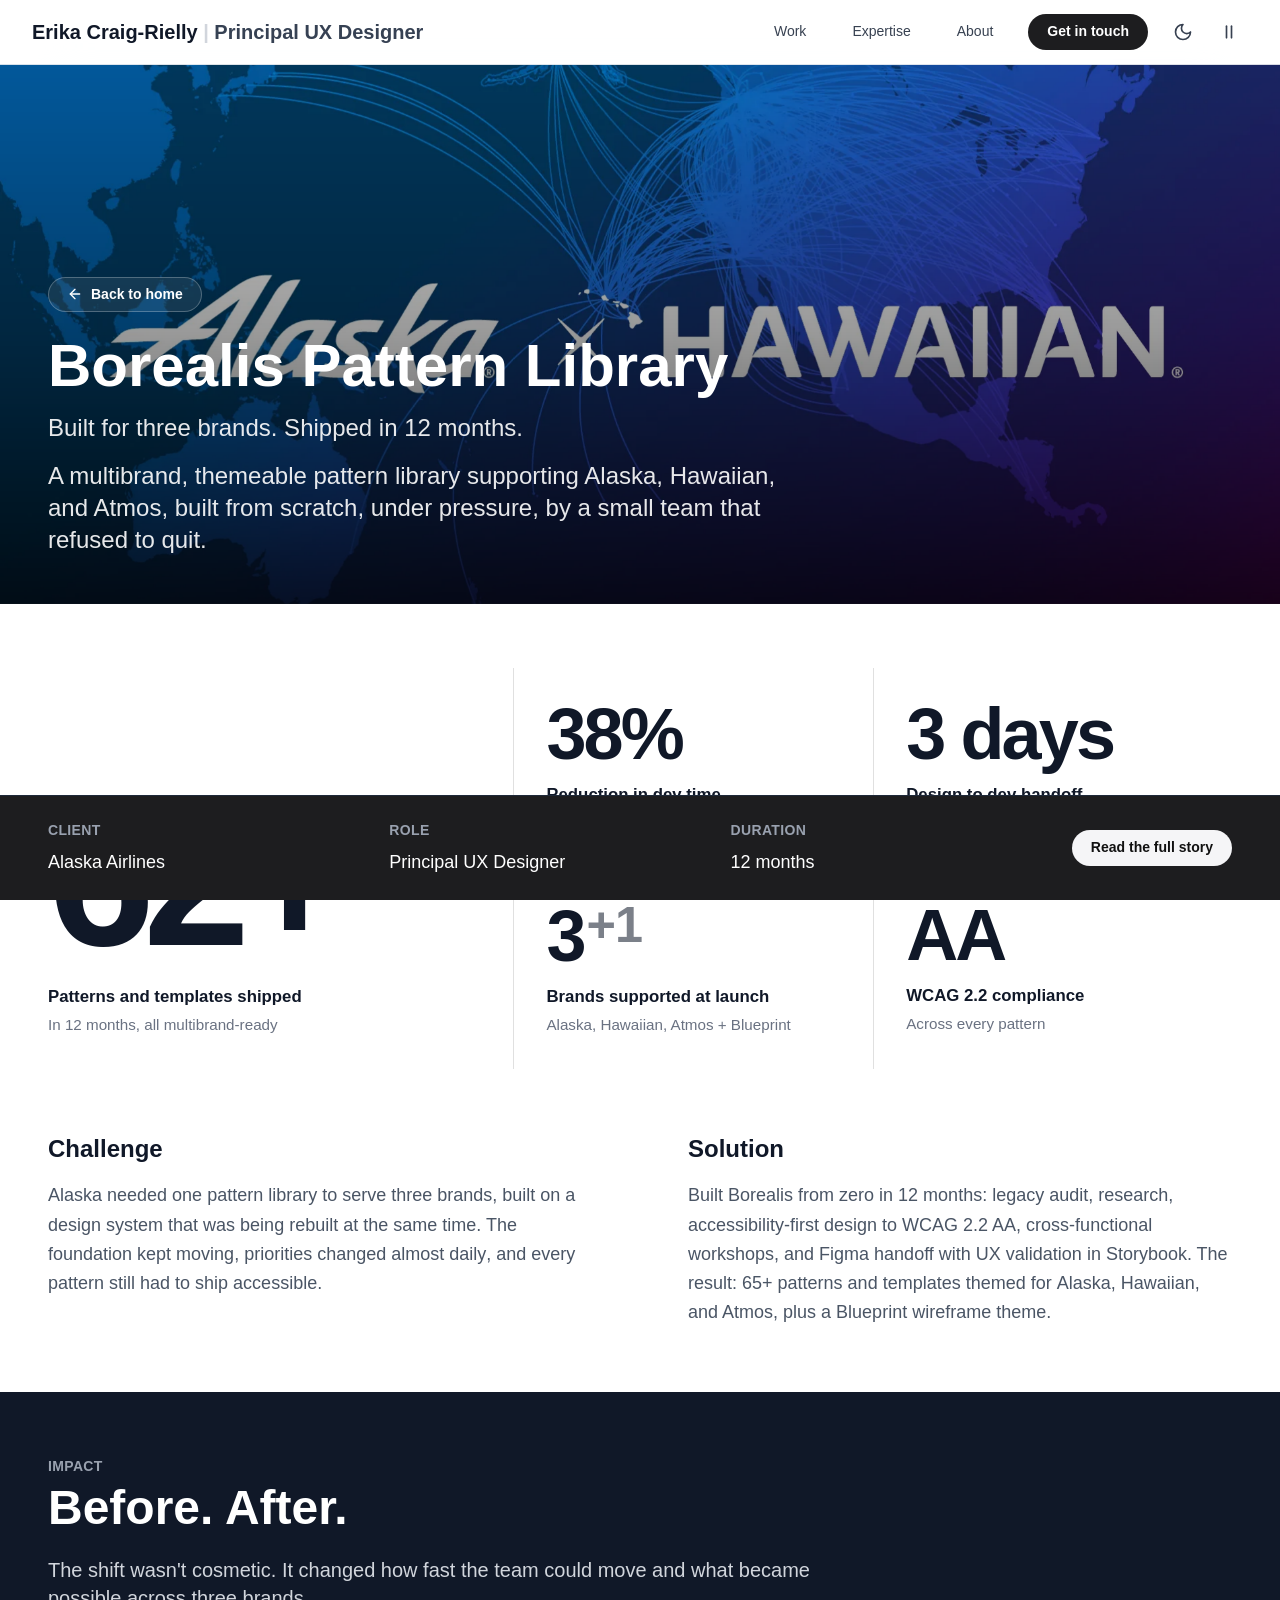
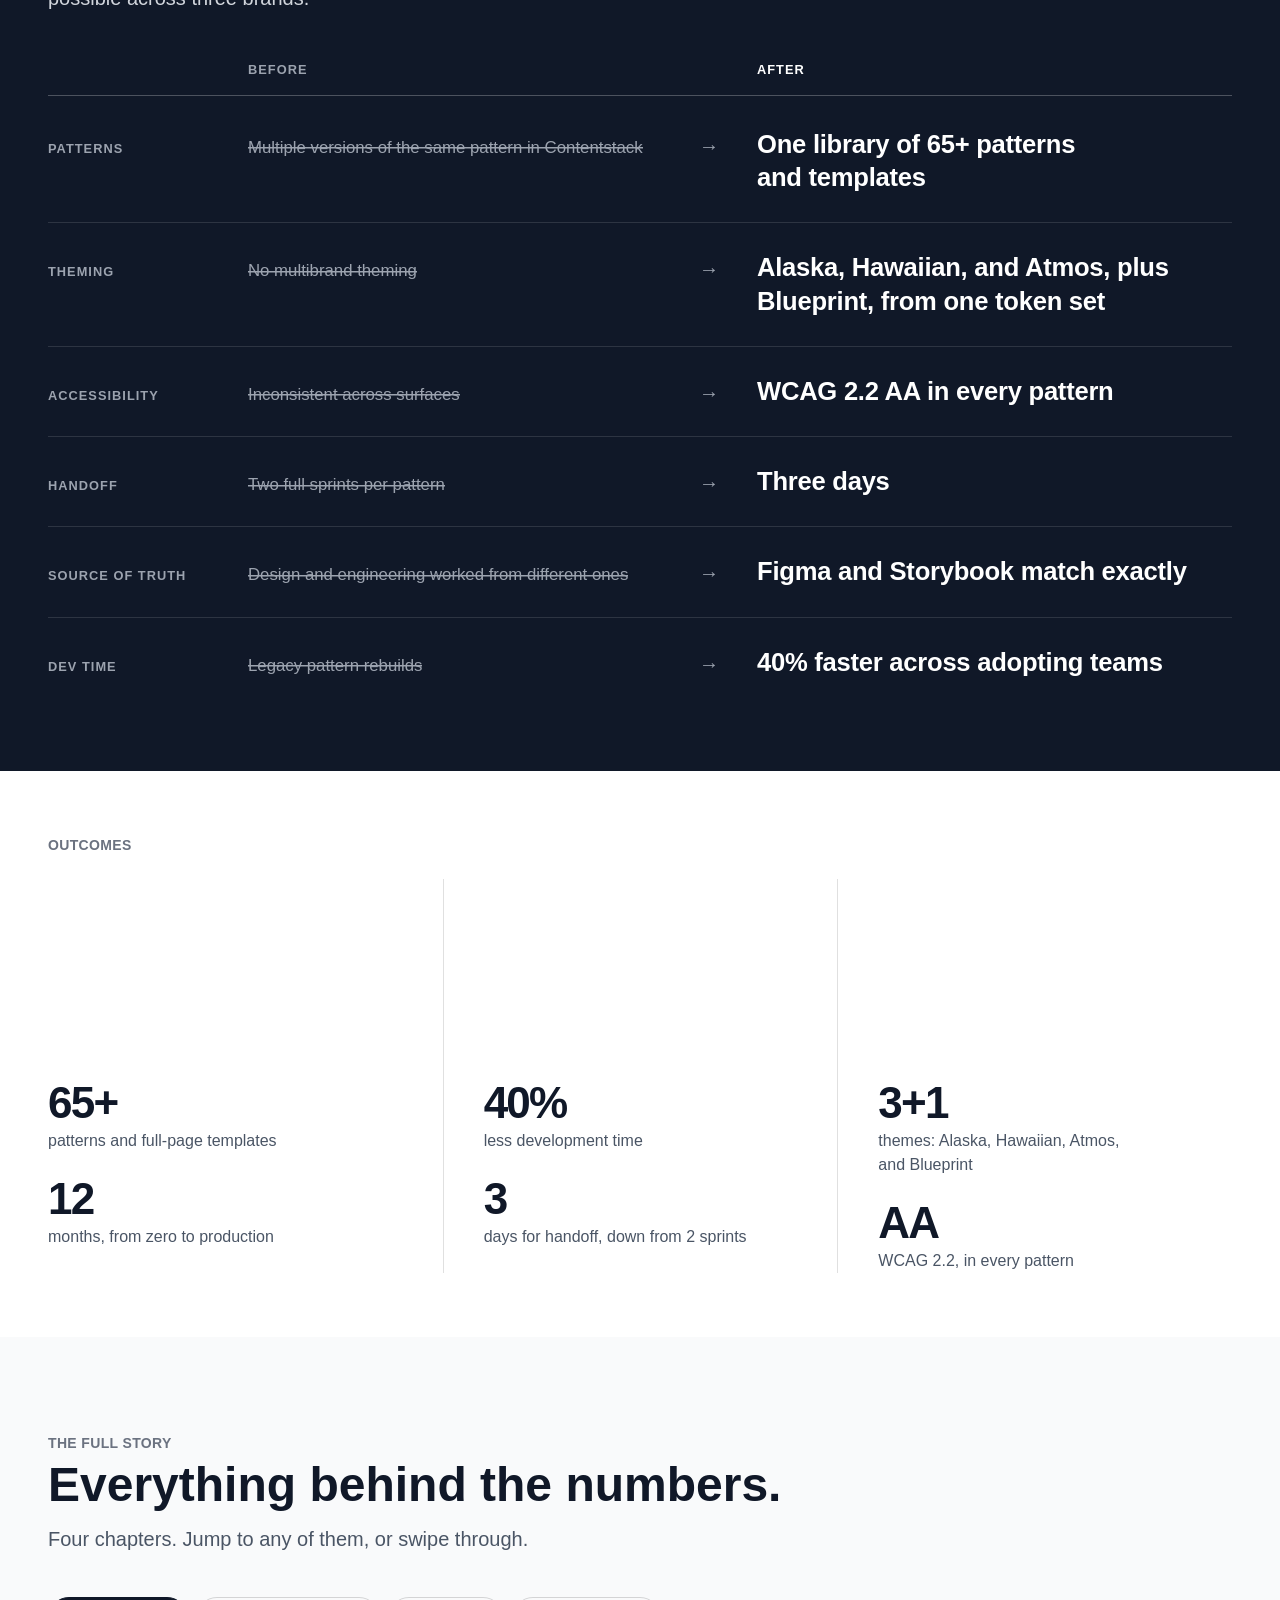
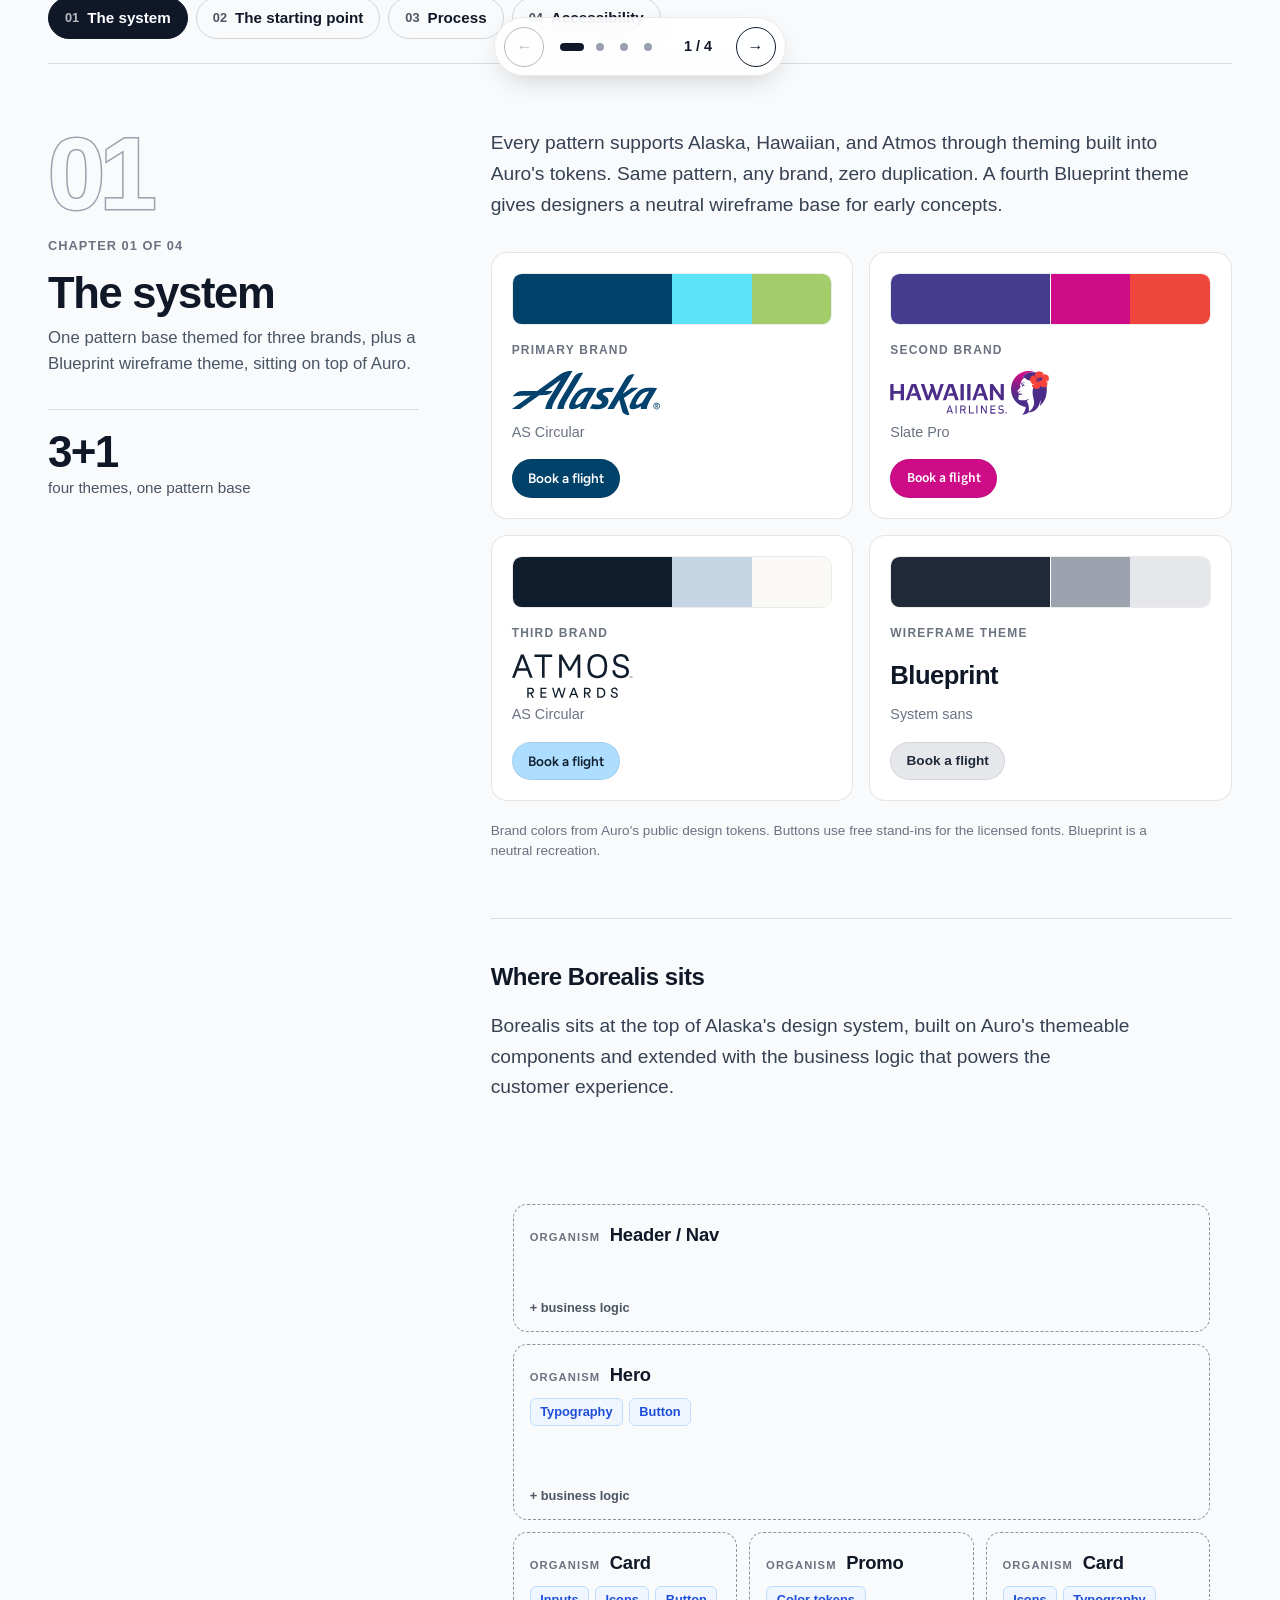
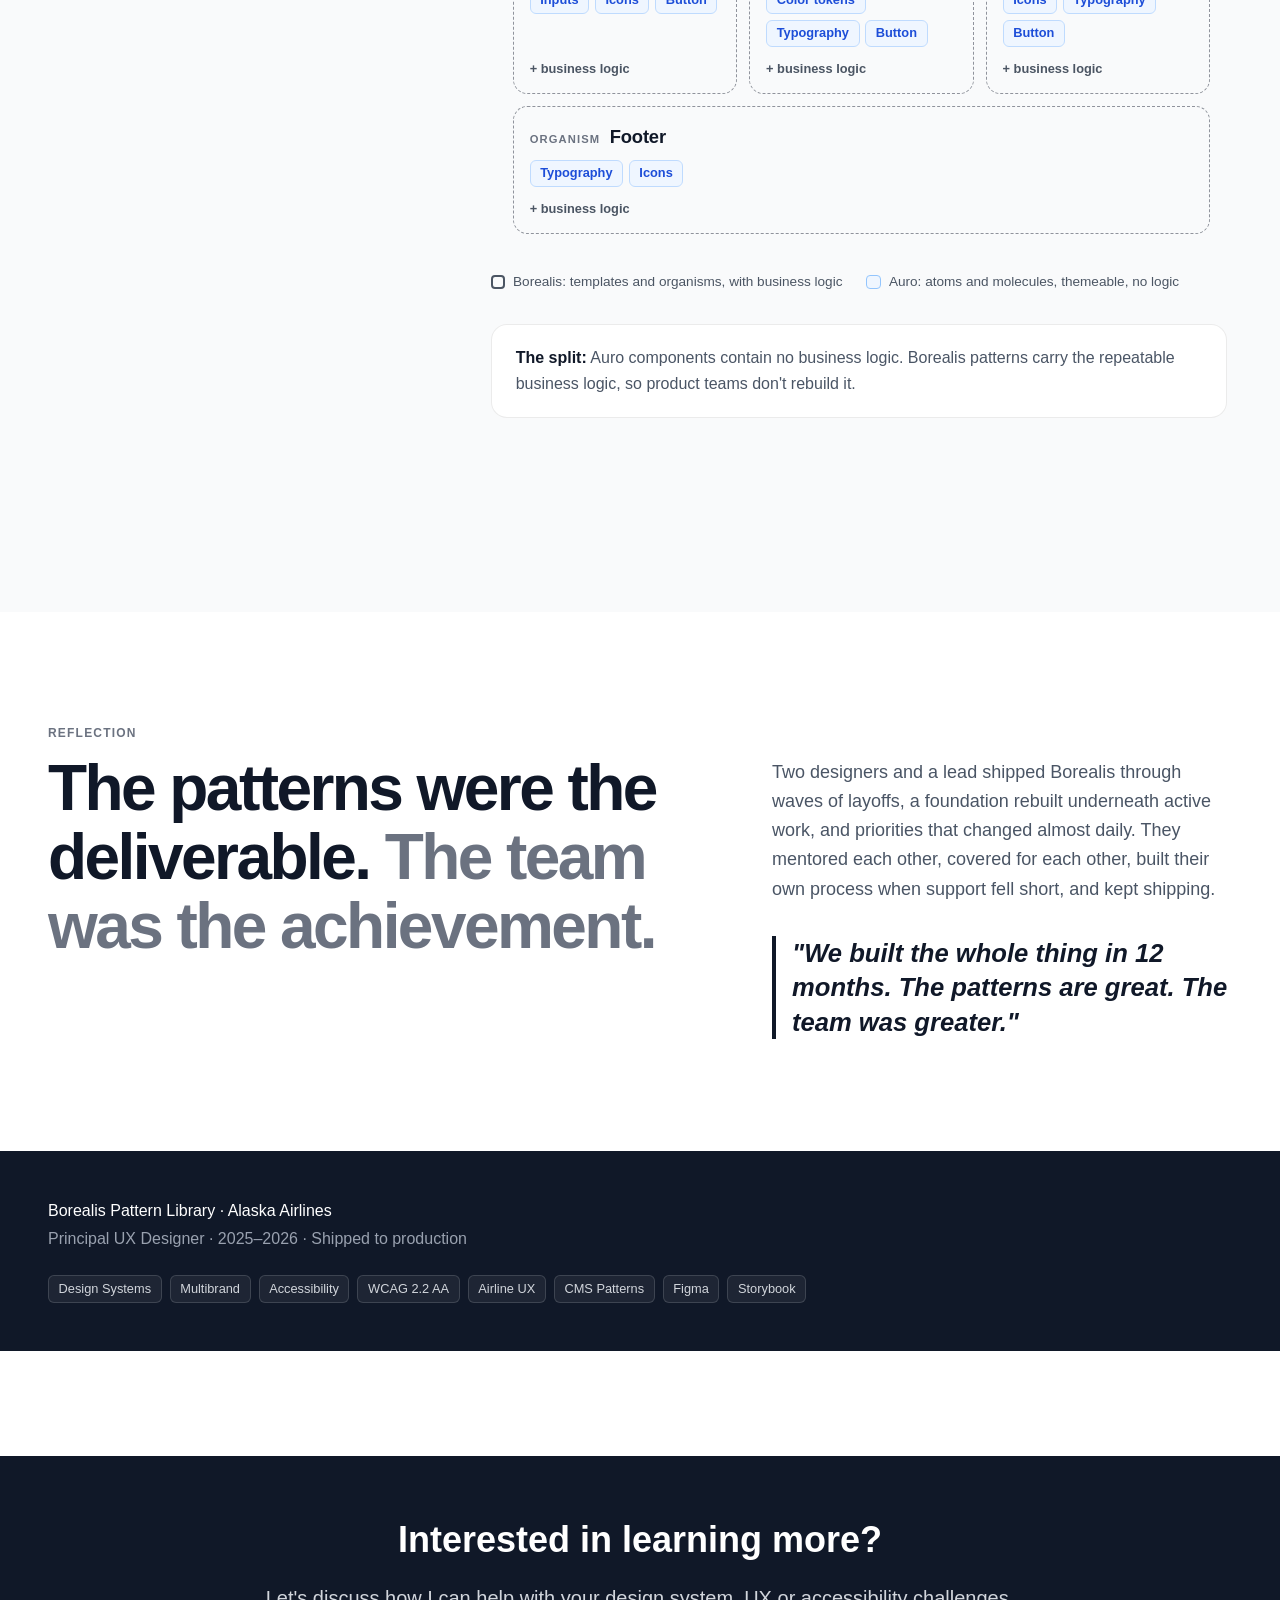
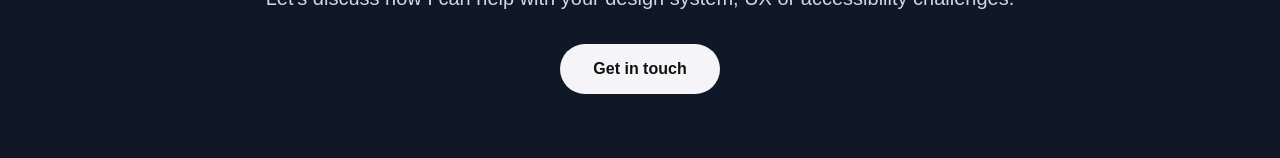
==== commit f6cc0a34: "Homepage polish: compact Currently section, bold headlines, matched body text, slower hover fades, c" ====
--- a/borealis.html
+++ b/borealis.html
@@ -197,7 +197,7 @@
 
 /* ===== Button system: 2 sizes (sm, lg) x primary / secondary / ghost (+ icon).
    Every button hovers the same way: a color shift only, no movement, no shadow change. ===== */
-.btn{display:inline-flex;align-items:center;justify-content:center;gap:.5rem;border-radius:9999px;border:1px solid transparent;font-weight:600;line-height:1.25;white-space:nowrap;text-decoration:none;cursor:pointer;box-shadow:none;transform:none;transition:background-color .2s ease,border-color .2s ease,color .2s ease}
+.btn{display:inline-flex;align-items:center;justify-content:center;gap:.5rem;border-radius:9999px;border:1px solid transparent;font-weight:600;line-height:1.25;white-space:nowrap;text-decoration:none;cursor:pointer;box-shadow:none;transform:none;transition:background-color .5s cubic-bezier(.22,1,.36,1),border-color .5s cubic-bezier(.22,1,.36,1),color .5s cubic-bezier(.22,1,.36,1)}
 .btn.hidden{display:none}
 @media (min-width:768px){.btn.md\:inline-flex{display:inline-flex}}
 .btn-sm{padding:.5rem 1.125rem;font-size:.875rem}
@@ -896,7 +896,10 @@
 }
 :focus-visible{outline:2px solid currentColor;outline-offset:3px}
 </style>
-<link rel="preconnect" href="https://fonts.googleapis.com"><link rel="preconnect" href="https://fonts.gstatic.com" crossorigin><link rel="stylesheet" href="https://fonts.googleapis.com/css2?family=Figtree:wght@700&family=Source+Sans+3:wght@700&display=swap"></head><body class="cs-page">
+<link rel="preconnect" href="https://fonts.googleapis.com"><link rel="preconnect" href="https://fonts.gstatic.com" crossorigin><link rel="stylesheet" href="https://fonts.googleapis.com/css2?family=Figtree:wght@700&family=Source+Sans+3:wght@700&display=swap"><style>/* One hover fade for every button, tab and arrow */
+html body :is(.fs-tab,.fs-tab-n,.xe-tab,.mm-link,.wk-prev,.wk-next,.fs-prev,.fs-next),html body .fs-pager button:is(.fs-prev,.fs-next){transition:background-color .5s cubic-bezier(.22,1,.36,1),border-color .5s cubic-bezier(.22,1,.36,1),color .5s cubic-bezier(.22,1,.36,1),opacity .5s cubic-bezier(.22,1,.36,1)}
+@media (prefers-reduced-motion:reduce){.fs-tab,.fs-tab-n,.xe-tab,.mm-link,.wk-prev,.wk-next,.fs-prev,.fs-next{transition:none!important}}</style>
+</head><body class="cs-page">
 <div class="progress" aria-hidden="true"></div>
 <nav id="topnav" class="fixed top-0 left-0 right-0 bg-white/70 dark:bg-black/70 backdrop-blur-2xl z-50 border-b border-gray-200/50 dark:border-white/10 transition-colors duration-300 px-6 lg:px-8" aria-label="Main navigation">
 <a href="#main-content" class="sr-only focus:not-sr-only focus:absolute focus:top-4 focus:left-4 focus:z-[60] focus:px-6 focus:py-3 focus:bg-primary focus:text-primary-foreground focus:rounded-lg focus:font-semibold focus:shadow-lg">Skip to main content</a>
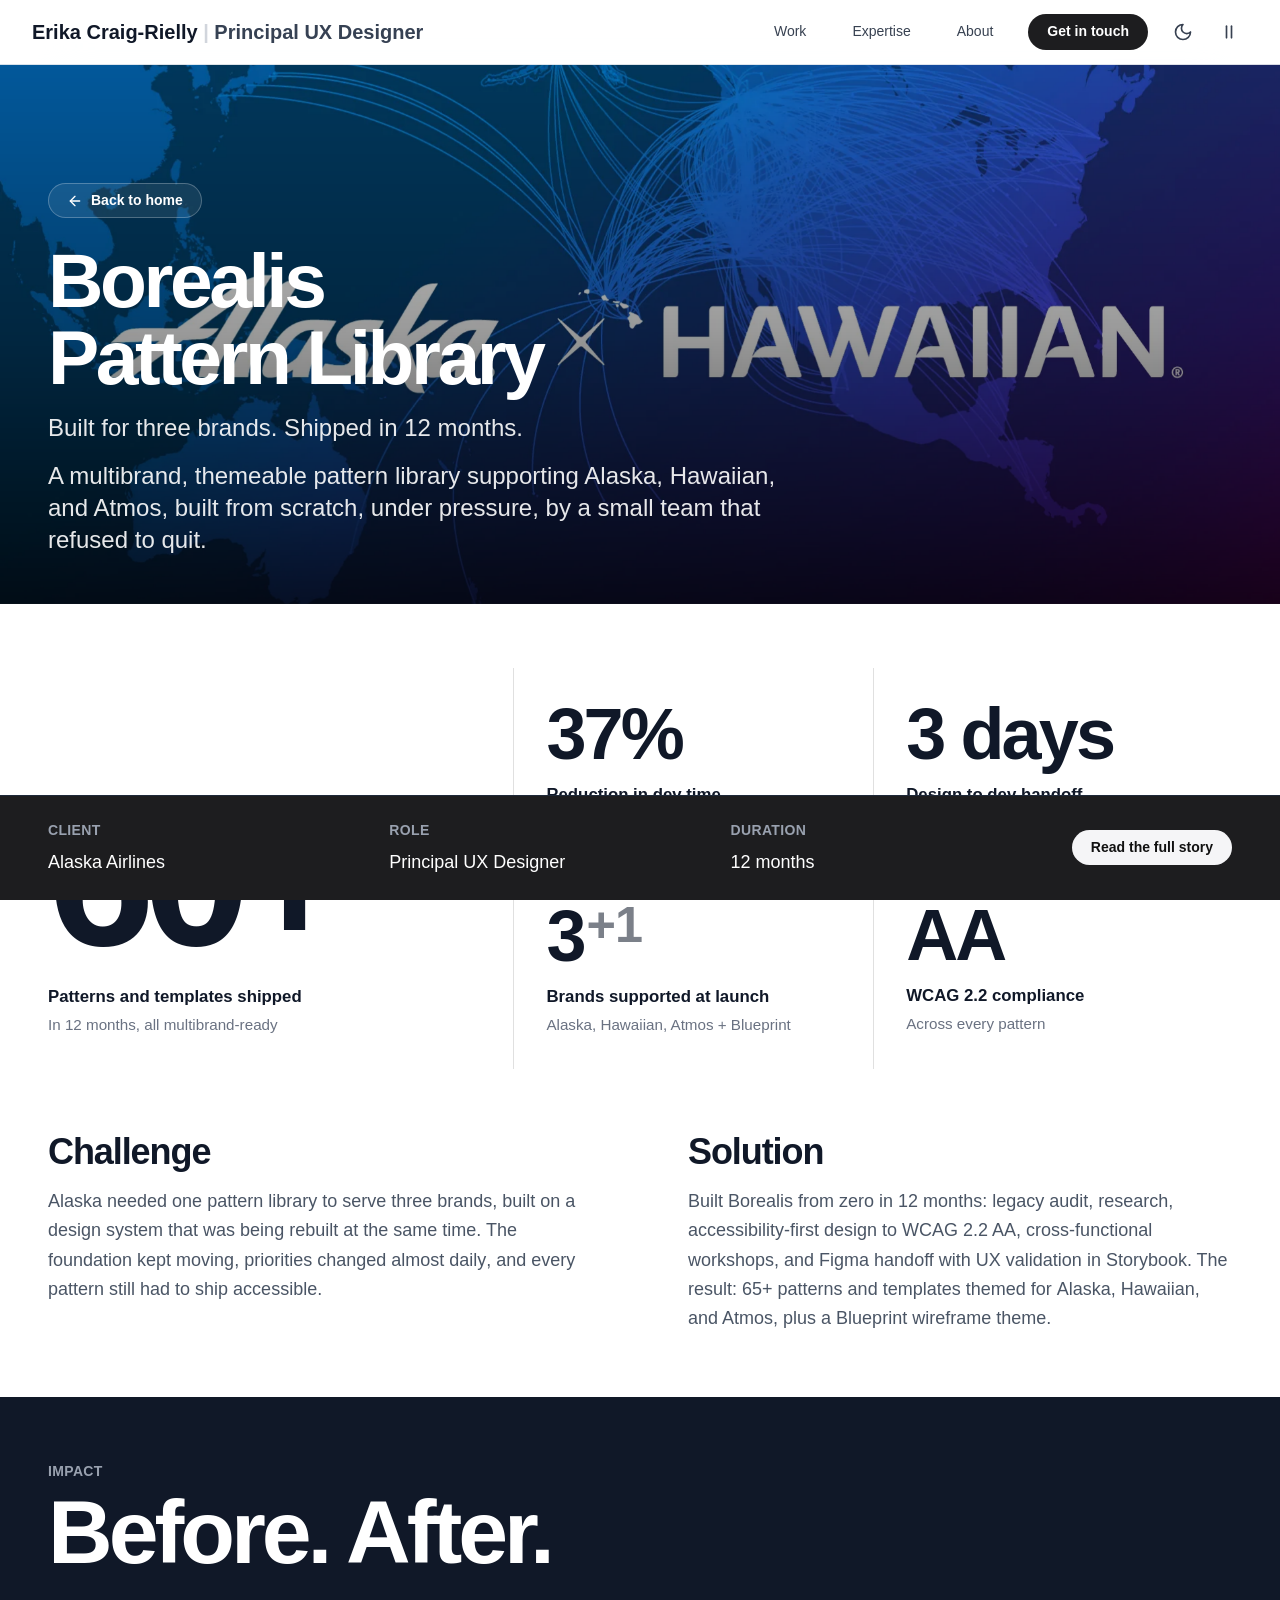
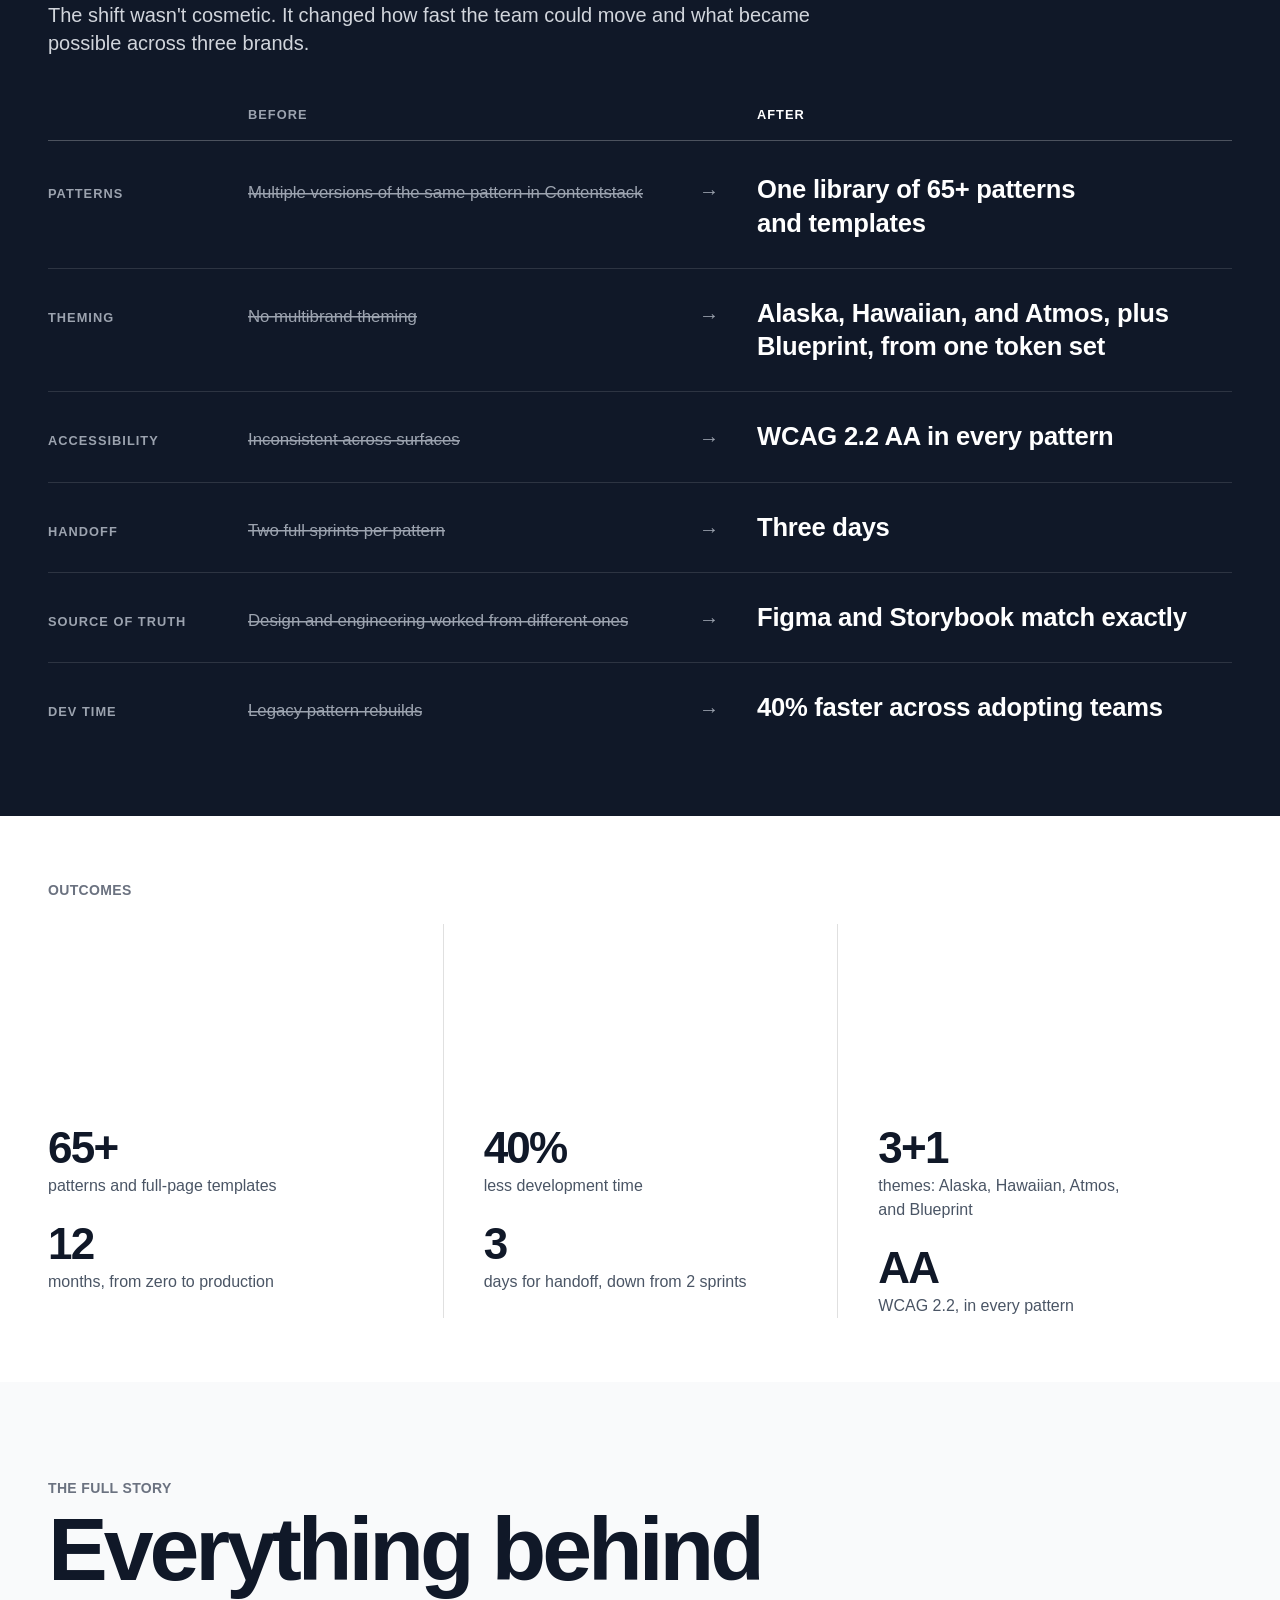
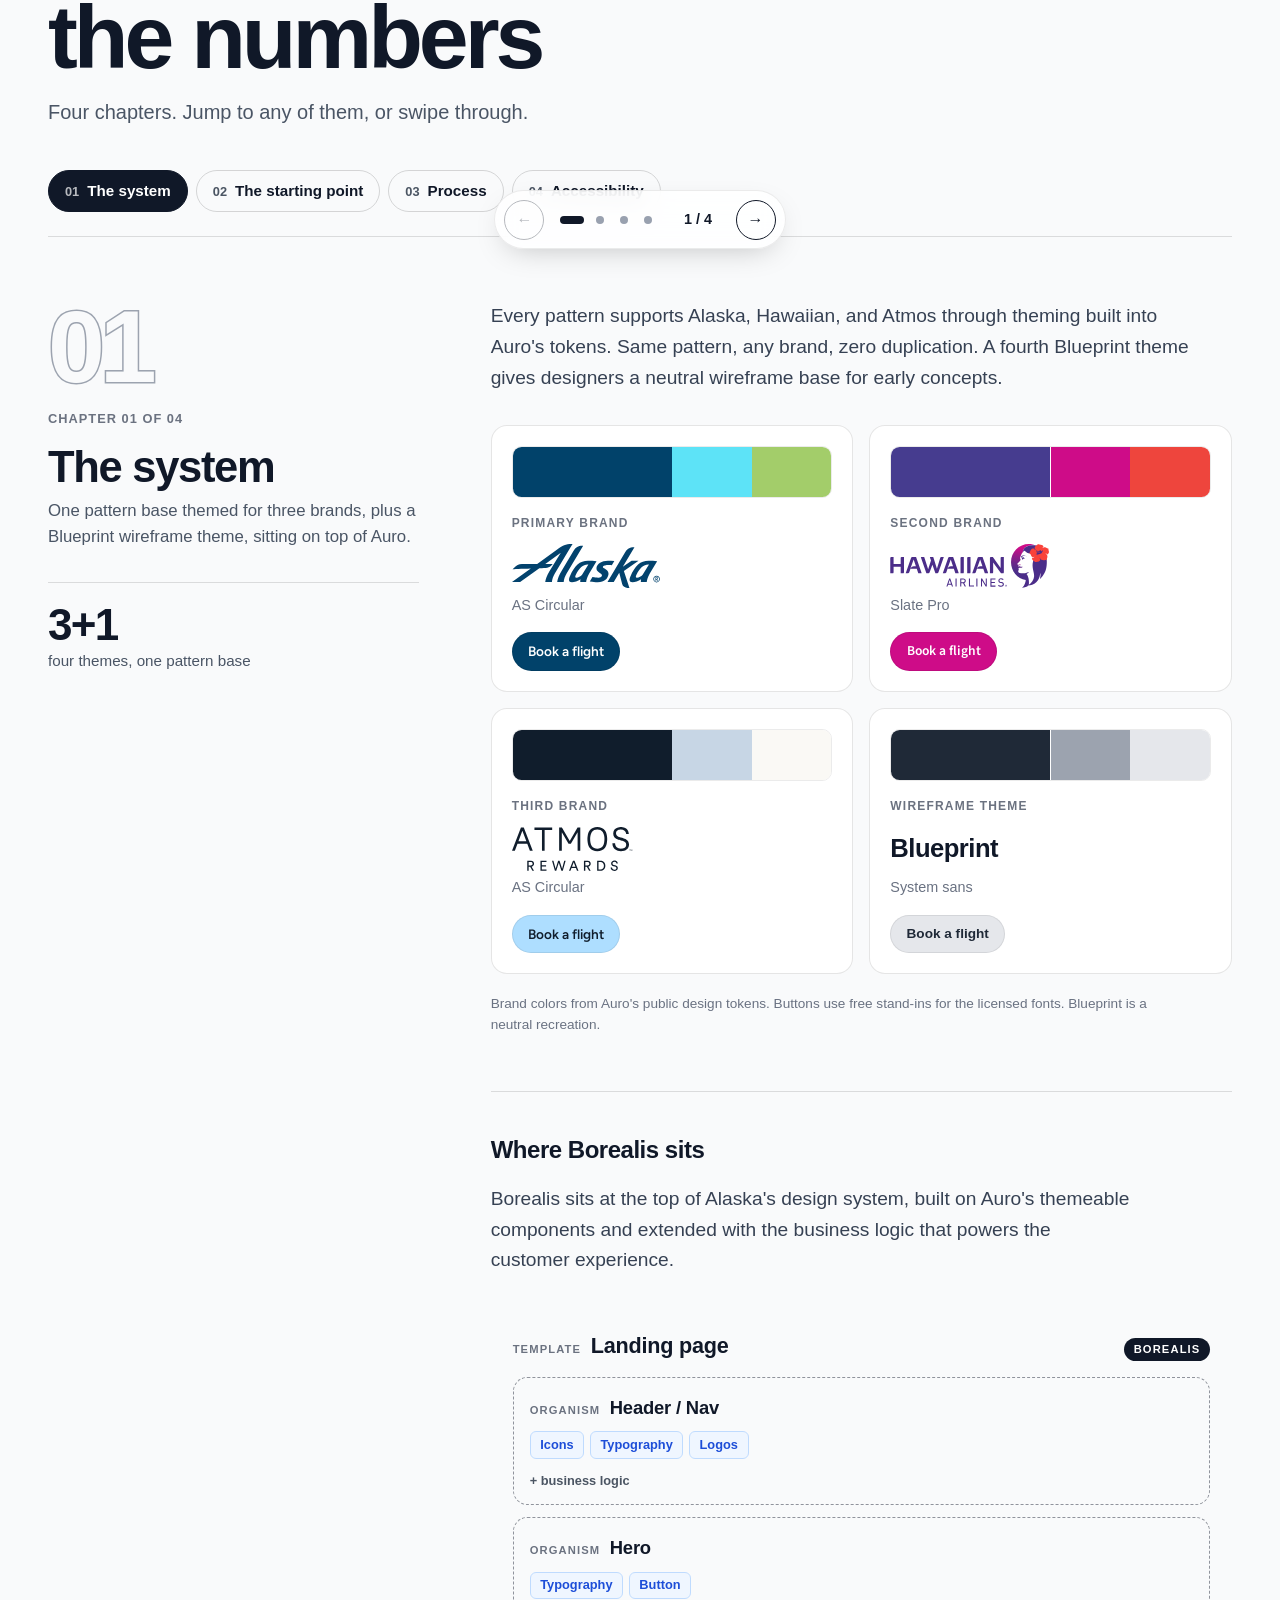
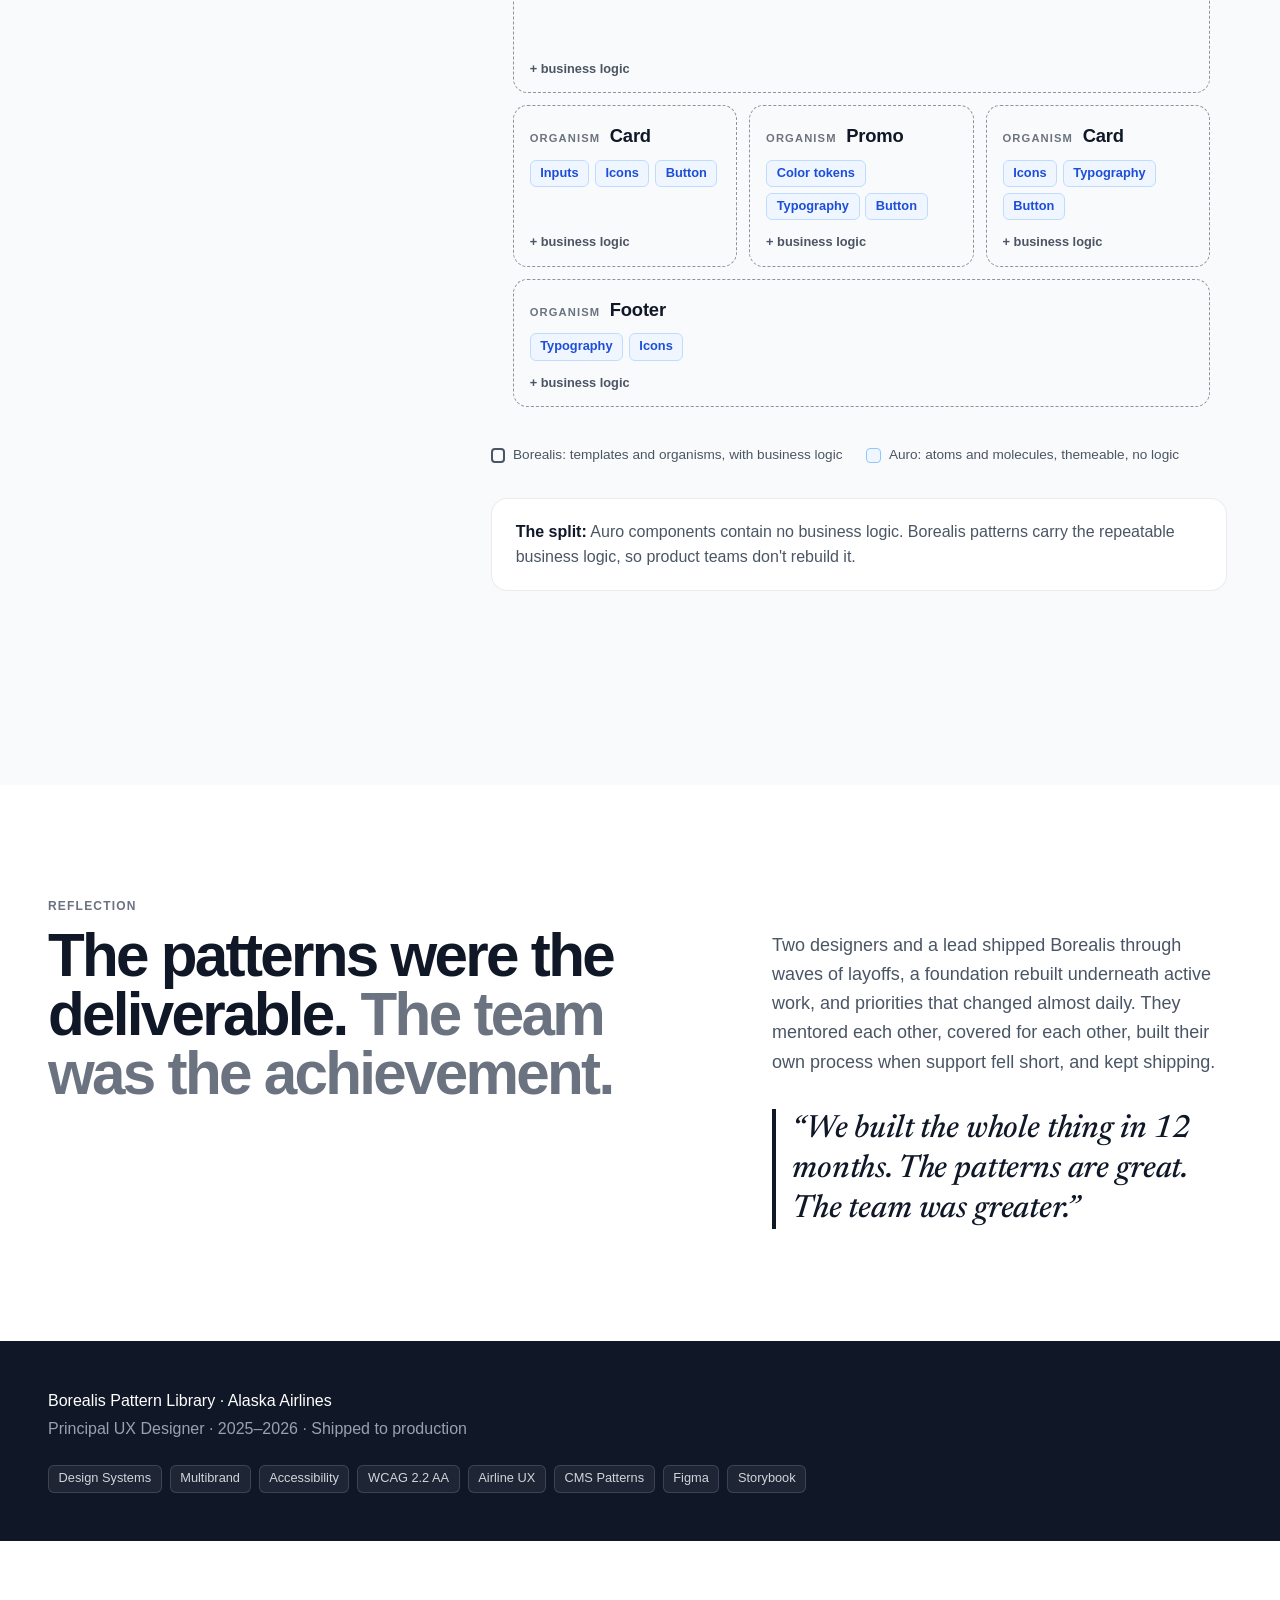
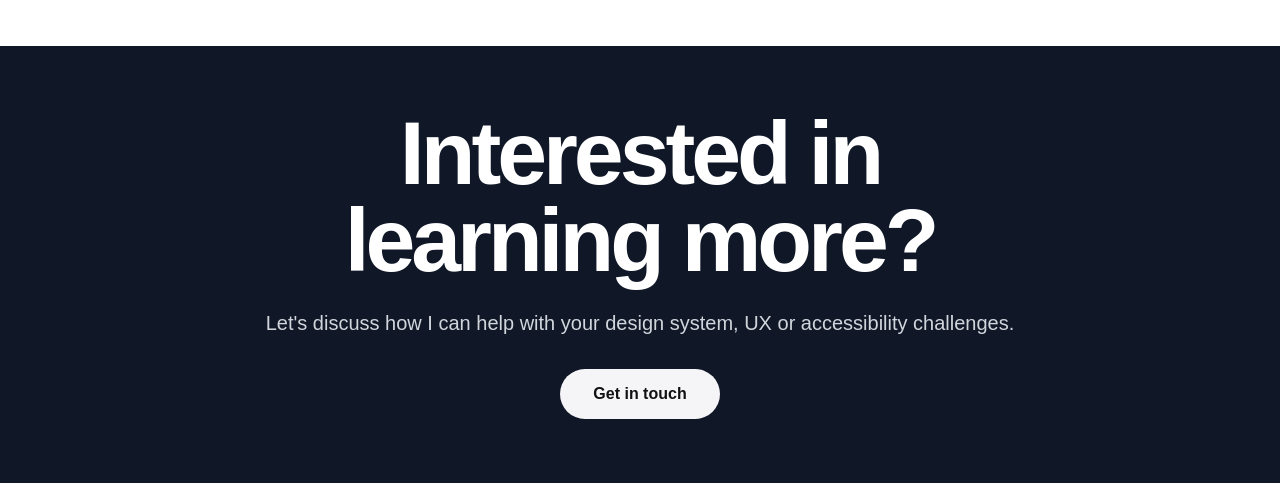
==== commit 7f175234: "Case studies: bold headings, Newsreader pull quotes, drop single-sentence periods Co-Authored-By: Cl" ====
--- a/borealis.html
+++ b/borealis.html
@@ -899,6 +899,21 @@
 <link rel="preconnect" href="https://fonts.googleapis.com"><link rel="preconnect" href="https://fonts.gstatic.com" crossorigin><link rel="stylesheet" href="https://fonts.googleapis.com/css2?family=Figtree:wght@700&family=Source+Sans+3:wght@700&display=swap"><style>/* One hover fade for every button, tab and arrow */
 html body :is(.fs-tab,.fs-tab-n,.xe-tab,.mm-link,.wk-prev,.wk-next,.fs-prev,.fs-next),html body .fs-pager button:is(.fs-prev,.fs-next){transition:background-color .5s cubic-bezier(.22,1,.36,1),border-color .5s cubic-bezier(.22,1,.36,1),color .5s cubic-bezier(.22,1,.36,1),opacity .5s cubic-bezier(.22,1,.36,1)}
 @media (prefers-reduced-motion:reduce){.fs-tab,.fs-tab-n,.xe-tab,.mm-link,.wk-prev,.wk-next,.fs-prev,.fs-next{transition:none!important}}</style>
+<style>/* Case study headlines: same heavy voice as the homepage */
+main h1,h1.enter{font-weight:800;letter-spacing:-.045em;line-height:1;font-size:clamp(1.9rem,9.4vw,2.35rem)}
+@media (min-width:768px){main h1,h1.enter{font-size:clamp(3rem,6vw,5.25rem);max-width:12ch}}
+h2.md\:text-5xl,h2.md\:text-4xl,h2.refl-big{font-weight:800;letter-spacing:-.045em;line-height:.98;font-size:2.35rem}
+@media (min-width:768px){h2.md\:text-5xl,h2.md\:text-4xl{font-size:clamp(2.6rem,7vw,6rem)}h2.refl-big{font-size:clamp(2.6rem,4.7vw,4.25rem)}}
+h2.text-2xl:not([class*="md:"]){font-weight:800;letter-spacing:-.03em;line-height:1.05;font-size:1.75rem}
+@media (min-width:768px){h2.text-2xl:not([class*="md:"]){font-size:2.25rem}}
+</style>
+<link rel="preconnect" href="https://fonts.googleapis.com"><link rel="preconnect" href="https://fonts.gstatic.com" crossorigin><link rel="stylesheet" href="https://fonts.googleapis.com/css2?family=Newsreader:ital,opsz,wght@1,6..72,500&display=swap">
+<style>/* Pull quotes: Newsreader italic everywhere */
+.ch-quote,.ch-quote-xl,.refl-quote p,.quote-card p{font-family:"Newsreader",Georgia,"Times New Roman",serif;font-style:italic;font-weight:500;letter-spacing:-.005em}
+.ch-quote{line-height:1.25}
+.refl-quote p{font-size:clamp(1.5rem,2.5vw,2rem);line-height:1.25}
+.quote-card p{font-size:1.3rem;line-height:1.35}
+</style>
 </head><body class="cs-page">
 <div class="progress" aria-hidden="true"></div>
 <nav id="topnav" class="fixed top-0 left-0 right-0 bg-white/70 dark:bg-black/70 backdrop-blur-2xl z-50 border-b border-gray-200/50 dark:border-white/10 transition-colors duration-300 px-6 lg:px-8" aria-label="Main navigation">
@@ -939,17 +954,17 @@
 <div class="ba-head" aria-hidden="true"><span></span><span>Before</span><span></span><span>After</span></div><ol class="ba" aria-label="Before and after Borealis"><li class="ba-row" style="--i:0"><span class="ba-label">Patterns</span><span class="ba-before"><span class="ba-tag">Before</span><s>Multiple versions of the same pattern in Contentstack</s></span><span class="ba-arrow" aria-hidden="true">→</span><span class="ba-after"><span class="ba-tag">After</span>One library of 65+ patterns and templates</span></li><li class="ba-row" style="--i:1"><span class="ba-label">Theming</span><span class="ba-before"><span class="ba-tag">Before</span><s>No multibrand theming</s></span><span class="ba-arrow" aria-hidden="true">→</span><span class="ba-after"><span class="ba-tag">After</span>Alaska, Hawaiian, and Atmos, plus Blueprint, from one token set</span></li><li class="ba-row" style="--i:2"><span class="ba-label">Accessibility</span><span class="ba-before"><span class="ba-tag">Before</span><s>Inconsistent across surfaces</s></span><span class="ba-arrow" aria-hidden="true">→</span><span class="ba-after"><span class="ba-tag">After</span>WCAG 2.2 AA in every pattern</span></li><li class="ba-row" style="--i:3"><span class="ba-label">Handoff</span><span class="ba-before"><span class="ba-tag">Before</span><s>Two full sprints per pattern</s></span><span class="ba-arrow" aria-hidden="true">→</span><span class="ba-after"><span class="ba-tag">After</span>Three days</span></li><li class="ba-row" style="--i:4"><span class="ba-label">Source of truth</span><span class="ba-before"><span class="ba-tag">Before</span><s>Design and engineering worked from different ones</s></span><span class="ba-arrow" aria-hidden="true">→</span><span class="ba-after"><span class="ba-tag">After</span>Figma and Storybook match exactly</span></li><li class="ba-row" style="--i:5"><span class="ba-label">Dev time</span><span class="ba-before"><span class="ba-tag">Before</span><s>Legacy pattern rebuilds</s></span><span class="ba-arrow" aria-hidden="true">→</span><span class="ba-after"><span class="ba-tag">After</span>40% faster across adopting teams</span></li></ol>
 </div></section>
 <section id="outcomes-section" class="py-16 px-6 lg:px-12 bg-white dark:bg-gray-900 transition-colors duration-300"><div class="max-w-7xl mx-auto">
-<div class="rv"><h2 class="text-sm font-semibold text-gray-400 uppercase tracking-wide mb-2">Outcomes</h2><p class="sr-only">Shipped. Adopted. Proven.</p></div>
-<div class="sap text-gray-900 dark:text-white"><div class="sap-col play-on-view" style="--i:0"><h3 class="sap-word">Shipped<span class="sap-dot">.</span></h3><p class="sap-lede text-gray-600 dark:text-gray-300">In 12 months, through a moving foundation and waves of layoffs.</p><ul class="sap-facts"><li class="sap-fact"><span class="sap-num"><span class="count" data-to="65" data-suf="+">65+</span></span><span class="sap-lab text-gray-600 dark:text-gray-300">patterns and full-page templates</span></li><li class="sap-fact"><span class="sap-num">12</span><span class="sap-lab text-gray-600 dark:text-gray-300">months, from zero to production</span></li></ul></div><div class="sap-col play-on-view" style="--i:1"><h3 class="sap-word">Adopted<span class="sap-dot">.</span></h3><p class="sap-lede text-gray-600 dark:text-gray-300">Teams picked it up because it made their work faster.</p><ul class="sap-facts"><li class="sap-fact"><span class="sap-num"><span class="count" data-to="40" data-suf="%">40%</span></span><span class="sap-lab text-gray-600 dark:text-gray-300">less development time</span></li><li class="sap-fact"><span class="sap-num"><span class="count" data-to="3">3</span></span><span class="sap-lab text-gray-600 dark:text-gray-300">days for handoff, down from 2 sprints</span></li></ul></div><div class="sap-col play-on-view" style="--i:2"><h3 class="sap-word">Proven<span class="sap-dot">.</span></h3><p class="sap-lede text-gray-600 dark:text-gray-300">It holds up across brands and for every user.</p><ul class="sap-facts"><li class="sap-fact"><span class="sap-num">3+1</span><span class="sap-lab text-gray-600 dark:text-gray-300">themes: Alaska, Hawaiian, Atmos, and Blueprint</span></li><li class="sap-fact"><span class="sap-num">AA</span><span class="sap-lab text-gray-600 dark:text-gray-300">WCAG 2.2, in every pattern</span></li></ul></div></div>
+<div class="rv"><h2 class="text-sm font-semibold text-gray-400 uppercase tracking-wide mb-2">Outcomes</h2><p class="sr-only">Shipped, Adopted, Proven</p></div>
+<div class="sap text-gray-900 dark:text-white"><div class="sap-col play-on-view" style="--i:0"><h3 class="sap-word">Shipped</h3><p class="sap-lede text-gray-600 dark:text-gray-300">In 12 months, through a moving foundation and waves of layoffs.</p><ul class="sap-facts"><li class="sap-fact"><span class="sap-num"><span class="count" data-to="65" data-suf="+">65+</span></span><span class="sap-lab text-gray-600 dark:text-gray-300">patterns and full-page templates</span></li><li class="sap-fact"><span class="sap-num">12</span><span class="sap-lab text-gray-600 dark:text-gray-300">months, from zero to production</span></li></ul></div><div class="sap-col play-on-view" style="--i:1"><h3 class="sap-word">Adopted</h3><p class="sap-lede text-gray-600 dark:text-gray-300">Teams picked it up because it made their work faster.</p><ul class="sap-facts"><li class="sap-fact"><span class="sap-num"><span class="count" data-to="40" data-suf="%">40%</span></span><span class="sap-lab text-gray-600 dark:text-gray-300">less development time</span></li><li class="sap-fact"><span class="sap-num"><span class="count" data-to="3">3</span></span><span class="sap-lab text-gray-600 dark:text-gray-300">days for handoff, down from 2 sprints</span></li></ul></div><div class="sap-col play-on-view" style="--i:2"><h3 class="sap-word">Proven</h3><p class="sap-lede text-gray-600 dark:text-gray-300">It holds up across brands and for every user.</p><ul class="sap-facts"><li class="sap-fact"><span class="sap-num">3+1</span><span class="sap-lab text-gray-600 dark:text-gray-300">themes: Alaska, Hawaiian, Atmos, and Blueprint</span></li><li class="sap-fact"><span class="sap-num">AA</span><span class="sap-lab text-gray-600 dark:text-gray-300">WCAG 2.2, in every pattern</span></li></ul></div></div>
 </div></section>
 <section id="full-story" class="py-16 md:py-24 px-6 lg:px-12 bg-gray-50 dark:bg-gray-800 transition-colors duration-300" aria-labelledby="fs-heading"><div class="max-w-7xl mx-auto">
-<div class="fs-head rv"><div><h3 class="text-sm font-semibold text-gray-400 uppercase tracking-wide mb-2">The full story</h3><h2 id="fs-heading" class="text-3xl md:text-5xl font-bold text-gray-900 dark:text-white mb-4">Everything behind the numbers.</h2><p class="text-lg md:text-xl text-gray-600 dark:text-gray-300 max-w-3xl">Four chapters. Jump to any of them, or swipe through.</p></div></div>
-<div class="fs-slider text-gray-900 dark:text-white"><div class="fs-tabs" role="tablist" aria-label="Full story chapters"><button type="button" role="tab" id="fst-system" class="fs-tab" aria-selected="true" aria-controls="fsp-system" tabindex="0" data-k="0"><span class="fs-tab-n">01</span>The system</button><button type="button" role="tab" id="fst-start" class="fs-tab" aria-selected="false" aria-controls="fsp-start" tabindex="-1" data-k="1"><span class="fs-tab-n">02</span>The starting point</button><button type="button" role="tab" id="fst-process" class="fs-tab" aria-selected="false" aria-controls="fsp-process" tabindex="-1" data-k="2"><span class="fs-tab-n">03</span>Process</button><button type="button" role="tab" id="fst-a11y" class="fs-tab" aria-selected="false" aria-controls="fsp-a11y" tabindex="-1" data-k="3"><span class="fs-tab-n">04</span>Accessibility</button></div><div class="fs-track" tabindex="0" role="region" aria-label="Chapter slides"><section class="fs-slide" role="tabpanel" id="fsp-system" aria-labelledby="fst-system" data-k="0"><div class="ch"><div class="ch-rail"><span class="ch-num" aria-hidden="true">01</span><p class="fs-kicker">Chapter 01 of 04</p><h3 class="ch-title">The system</h3><p class="ch-sum text-gray-600 dark:text-gray-300">One pattern base themed for three brands, plus a Blueprint wireframe theme, sitting on top of Auro.</p><div class="ch-key"><span class="ch-key-n">3+1</span><span class="ch-key-l text-gray-600 dark:text-gray-300">four themes, one pattern base</span></div></div><div class="ch-main"><div class="st" style="--i:0"><p class="ch-lede text-gray-700 dark:text-gray-300">Every pattern supports Alaska, Hawaiian, and Atmos through theming built into Auro's tokens. Same pattern, any brand, zero duplication. A fourth Blueprint theme gives designers a neutral wireframe base for early concepts.</p></div><ul class="themes" aria-label="Themes"><li class="theme st" style="--i:1"><div class="theme-sw"><span style="background:#01426a" title="#01426a"></span><span style="background:#5de3f7" title="#5de3f7"></span><span style="background:#a3cd6a" title="#a3cd6a"></span></div><p class="ch-label">Primary brand</p><h4 class="theme-name"><span class="theme-logo"><img class="logo-l" src="logo-alaska.svg" alt="Alaska Airlines" height="40"></span></h4><p class="theme-font text-gray-500 dark:text-gray-400">AS Circular</p><span class="theme-btn" style="background:#01426a;color:#ffffff;font-family:'Figtree', ui-sans-serif, system-ui, sans-serif">Book a flight</span></li><li class="theme st" style="--i:2"><div class="theme-sw"><span style="background:#463c8f" title="#463c8f"></span><span style="background:#ce0c88" title="#ce0c88"></span><span style="background:#ee453d" title="#ee453d"></span></div><p class="ch-label">Second brand</p><h4 class="theme-name"><span class="theme-logo"><img class="logo-l" src="logo-hawaiian.svg" alt="Hawaiian Airlines" height="40"><img class="logo-d" src="logo-hawaiian-dark.svg" alt="Hawaiian Airlines" height="40"></span></h4><p class="theme-font text-gray-500 dark:text-gray-400">Slate Pro</p><span class="theme-btn" style="background:#ce0c88;color:#ffffff;font-family:'Source Sans 3', ui-sans-serif, system-ui, sans-serif">Book a flight</span></li><li class="theme st" style="--i:3"><div class="theme-sw"><span style="background:#101d2c" title="#101d2c"></span><span style="background:#c7d6e5" title="#c7d6e5"></span><span style="background:#faf9f5" title="#faf9f5"></span></div><p class="ch-label">Third brand</p><h4 class="theme-name"><span class="theme-logo"><img class="logo-l" src="logo-atmos.svg" alt="Atmos" height="40"></span></h4><p class="theme-font text-gray-500 dark:text-gray-400">AS Circular</p><span class="theme-btn" style="background:#aedeff;color:#101d2c;font-family:'Figtree', ui-sans-serif, system-ui, sans-serif">Book a flight</span></li><li class="theme st" style="--i:4"><div class="theme-sw"><span style="background:#1f2937" title="#1f2937"></span><span style="background:#9ca3af" title="#9ca3af"></span><span style="background:#e5e7eb" title="#e5e7eb"></span></div><p class="ch-label">Wireframe theme</p><h4 class="theme-name"><span class="theme-logo theme-logo-text">Blueprint</span></h4><p class="theme-font text-gray-500 dark:text-gray-400">System sans</p><span class="theme-btn" style="background:#e5e7eb;color:#1f2937;font-family:inherit">Book a flight</span></li></ul><div class="st" style="--i:5"><p class="ch-src text-gray-500 dark:text-gray-400">Brand colors from Auro's public design tokens. Buttons use free stand-ins for the licensed fonts. Blueprint is a neutral recreation.</p></div><div class="ch-sub"><p class="ch-sub-label">Where Borealis sits</p><div class="st" style="--i:0"><p class="ch-lede text-gray-700 dark:text-gray-300">Borealis sits at the top of Alaska's design system, built on Auro's themeable components and extended with the business logic that powers the customer experience.</p></div><figure class="nest play-on-view" aria-label="How a Borealis template is composed"><div class="n-tpl"><div class="n-head"><span class="n-kind">Template</span><span class="n-name">Landing page</span><span class="n-own">Borealis</span></div><div class="n-orgs"><div class="n-org n-hdr" style="--o:0"><div class="n-head"><span class="n-kind">Organism</span><span class="n-name">Header / Nav</span></div><ul class="n-atoms" aria-label="Auro components in Header / Nav"><li style="--a:0">Icons</li><li style="--a:1">Typography</li><li style="--a:2">Logos</li></ul><span class="n-logic">+ business logic</span></div><div class="n-org n-hero" style="--o:1"><div class="n-head"><span class="n-kind">Organism</span><span class="n-name">Hero</span></div><ul class="n-atoms" aria-label="Auro components in Hero"><li style="--a:3">Typography</li><li style="--a:4">Button</li></ul><span class="n-logic">+ business logic</span></div><div class="n-org n-c1" style="--o:2"><div class="n-head"><span class="n-kind">Organism</span><span class="n-name">Card</span></div><ul class="n-atoms" aria-label="Auro components in Card"><li style="--a:6">Inputs</li><li style="--a:7">Icons</li><li style="--a:8">Button</li></ul><span class="n-logic">+ business logic</span></div><div class="n-org n-promo" style="--o:3"><div class="n-head"><span class="n-kind">Organism</span><span class="n-name">Promo</span></div><ul class="n-atoms" aria-label="Auro components in Promo"><li style="--a:9">Color tokens</li><li style="--a:10">Typography</li><li style="--a:11">Button</li></ul><span class="n-logic">+ business logic</span></div><div class="n-org n-c2" style="--o:4"><div class="n-head"><span class="n-kind">Organism</span><span class="n-name">Card</span></div><ul class="n-atoms" aria-label="Auro components in Card"><li style="--a:12">Icons</li><li style="--a:13">Typography</li><li style="--a:14">Button</li></ul><span class="n-logic">+ business logic</span></div><div class="n-org n-ftr" style="--o:5"><div class="n-head"><span class="n-kind">Organism</span><span class="n-name">Footer</span></div><ul class="n-atoms" aria-label="Auro components in Footer"><li style="--a:15">Typography</li><li style="--a:16">Icons</li></ul><span class="n-logic">+ business logic</span></div></div></div><figcaption class="n-legend"><span class="lg lg-b">Borealis: templates and organisms, with business logic</span><span class="lg lg-a">Auro: atoms and molecules, themeable, no logic</span></figcaption></figure><div class="st" style="--i:4"><p class="ch-note text-gray-600 dark:text-gray-300"><strong class="text-gray-900 dark:text-white">The split:</strong> Auro components contain no business logic. Borealis patterns carry the repeatable business logic, so product teams don't rebuild it.</p></div></div></div></div></section><section class="fs-slide" role="tabpanel" id="fsp-start" aria-labelledby="fst-start" data-k="1"><div class="ch"><div class="ch-rail"><span class="ch-num" aria-hidden="true">02</span><p class="fs-kicker">Chapter 02 of 04</p><h3 class="ch-title">The starting point</h3><p class="ch-sum text-gray-600 dark:text-gray-300">A moving foundation, legacy CMS bloat, unclear briefs, and a shrinking team.</p><div class="ch-key"><span class="ch-key-n">4</span><span class="ch-key-l text-gray-600 dark:text-gray-300">constraints, all at once</span></div></div><div class="ch-main"><div class="st" style="--i:0"><p class="ch-lede text-gray-700 dark:text-gray-300">The legacy pattern audit exposed how inconsistent the CMS pattern landscape had become. Every surface area had evolved independently, solving the same problems differently, dozens of times.</p></div><div class="st" style="--i:1"><blockquote class="ch-quote">"Multiple versions of the same pattern lived in Contentstack with no consistency between them."</blockquote></div><div class="st" style="--i:2"><p class="ch-label">Legacy pattern inconsistency, pre-Borealis</p><div class="bars flex flex-col justify-start items-stretch gap-0"><div class="w-full p-6 bg-white dark:bg-gray-900 border border-gray-200 dark:border-gray-700 transition-colors duration-300 rounded-t-2xl"><h4 class="text-lg font-bold text-gray-900 dark:text-white mb-3">Pattern variants</h4><div class="flex items-center gap-3 mb-2"><div class="flex-1 h-3 bg-gray-200 dark:bg-gray-700 rounded-full overflow-hidden"><div class="bar-fill h-full rounded-full bg-red-600 dark:bg-red-500" style="width:100%;--i:0"></div></div></div><p class="text-sm font-semibold text-red-600 dark:text-red-500">Critical</p></div><div class="w-full p-6 bg-white dark:bg-gray-900 border border-gray-200 dark:border-gray-700 transition-colors duration-300 border-t-0"><h4 class="text-lg font-bold text-gray-900 dark:text-white mb-3">CMS bloat</h4><div class="flex items-center gap-3 mb-2"><div class="flex-1 h-3 bg-gray-200 dark:bg-gray-700 rounded-full overflow-hidden"><div class="bar-fill h-full rounded-full bg-red-600 dark:bg-red-500" style="width:75%;--i:1"></div></div></div><p class="text-sm font-semibold text-red-600 dark:text-red-500">High</p></div><div class="w-full p-6 bg-white dark:bg-gray-900 border border-gray-200 dark:border-gray-700 transition-colors duration-300 border-t-0"><h4 class="text-lg font-bold text-gray-900 dark:text-white mb-3">Accessibility gaps</h4><div class="flex items-center gap-3 mb-2"><div class="flex-1 h-3 bg-gray-200 dark:bg-gray-700 rounded-full overflow-hidden"><div class="bar-fill h-full rounded-full bg-red-600 dark:bg-red-500" style="width:75%;--i:2"></div></div></div><p class="text-sm font-semibold text-red-600 dark:text-red-500">High</p></div><div class="w-full p-6 bg-white dark:bg-gray-900 border border-gray-200 dark:border-gray-700 transition-colors duration-300 border-t-0"><h4 class="text-lg font-bold text-gray-900 dark:text-white mb-3">Visual consistency</h4><div class="flex items-center gap-3 mb-2"><div class="flex-1 h-3 bg-gray-200 dark:bg-gray-700 rounded-full overflow-hidden"><div class="bar-fill h-full rounded-full bg-blue-600 dark:bg-blue-500" style="width:50%;--i:3"></div></div></div><p class="text-sm font-semibold text-blue-600 dark:text-blue-500">Medium</p></div><div class="w-full p-6 bg-white dark:bg-gray-900 border border-gray-200 dark:border-gray-700 transition-colors duration-300 border-t-0 rounded-b-2xl"><h4 class="text-lg font-bold text-gray-900 dark:text-white mb-3">Brand theming</h4><div class="flex items-center gap-3 mb-2"><div class="flex-1 h-3 bg-gray-200 dark:bg-gray-700 rounded-full overflow-hidden"><div class="bar-fill h-full rounded-full bg-gray-400 dark:bg-gray-500" style="width:4%;--i:4"></div></div></div><p class="text-sm font-semibold text-gray-500 dark:text-gray-400">None (not supported)</p></div></div></div><div class="ch-sub"><p class="ch-sub-label">The constraints</p><div class="st" style="--i:0"><p class="ch-lede text-gray-700 dark:text-gray-300">Alaska Airlines needed a scalable, multibrand-ready pattern library built on top of a design system that was itself being rebuilt at the same time. The Borealis team had to ship production-ready patterns while the foundation beneath them was still being laid.</p></div><ol class="ch-rows" aria-label="Project constraints"><li class="ch-row st" style="--i:1"><span class="ch-row-k">Moving foundation</span><p class="ch-row-v text-gray-600 dark:text-gray-300">The Auro Design System, which Borealis patterns are built on, was being rebuilt for multibrand theming in parallel. Building on a system in flux meant constant adaptation and no stable ground to stand on.</p></li><li class="ch-row st" style="--i:2"><span class="ch-row-k">Legacy CMS bloat</span><p class="ch-row-v text-gray-600 dark:text-gray-300">Multiple versions of the same patterns existed across Contentstack with no consistency between them. No multibrand theming existed. The same UI problem had been solved differently, dozens of times.</p></li><li class="ch-row st" style="--i:3"><span class="ch-row-k">Unclear briefs, under-supported process</span><p class="ch-row-v text-gray-600 dark:text-gray-300">Design briefs lacked context and prioritization. Tickets often arrived without rationale or clear sequencing. When a dedicated team PM was brought on, she was early in her career and leaned on the design lead to help shape ticket content and define what good looked like.</p></li><li class="ch-row st" style="--i:4"><span class="ch-row-k">Constant team disruption</span><p class="ch-row-v text-gray-600 dark:text-gray-300">Layoffs hit not once but in several waves throughout the project. Through each round the remaining team absorbed the impact, redistributed the work, and kept delivering. Re-onboarding, knowledge transfer, and morale management all happened in parallel with full delivery momentum.</p></li></ol></div></div></div></section><section class="fs-slide" role="tabpanel" id="fsp-process" aria-labelledby="fst-process" data-k="2"><div class="ch"><div class="ch-rail"><span class="ch-num" aria-hidden="true">03</span><p class="fs-kicker">Chapter 03 of 04</p><h3 class="ch-title">Process</h3><p class="ch-sum text-gray-600 dark:text-gray-300">Six phases, from legacy audit to a team-run process.</p><div class="ch-key"><span class="ch-key-n">6</span><span class="ch-key-l text-gray-600 dark:text-gray-300">phases in 12 months</span></div></div><div class="ch-main"><div class="st" style="--i:0"><p class="ch-lede text-gray-700 dark:text-gray-300">With a shifting foundation and ambiguous briefs, process was the thing keeping the work coherent.</p></div><ol class="tl" aria-label="Process phases"><li class="tl-step st" style="--i:1"><span class="tl-dot" aria-hidden="true">01</span><div class="tl-body"><h4 class="tl-title">Legacy pattern audit</h4><p class="text-gray-600 dark:text-gray-300">A full audit of existing Contentstack patterns revealed the scale of the inconsistency problem: multiple versions of the same pattern, duplicate logic, no theming capability, and no clear ownership. The audit became the prioritization map for everything that followed.</p><div class="tl-tags"><span class="tag">Pattern audit</span><span class="tag">CMS inventory</span><span class="tag">Figma</span></div></div></li><li class="tl-step st" style="--i:2"><span class="tl-dot" aria-hidden="true">02</span><div class="tl-body"><h4 class="tl-title">Competitive analysis and design research</h4><p class="text-gray-600 dark:text-gray-300">Benchmarking against airline industry leaders and digital best practices informed pattern decisions and set the quality bar for what Borealis patterns needed to achieve, visually, structurally, and accessibly.</p><div class="tl-tags"><span class="tag">Competitive analysis</span><span class="tag">User research</span><span class="tag">Usability testing</span></div></div></li><li class="tl-step st" style="--i:3"><span class="tl-dot" aria-hidden="true">03</span><div class="tl-body"><h4 class="tl-title">Pattern design with accessibility first</h4><p class="text-gray-600 dark:text-gray-300">Every Borealis pattern was designed to WCAG 2.2 AA compliance from the initial concept, not retrofitted after. Accessibility testing ran in parallel with design iteration. Where accessible alternatives were deprioritized externally, the team documented its recommendations formally.</p><div class="tl-tags"><span class="tag">Figma</span><span class="tag">Prototyping</span><span class="tag">Accessibility testing</span><span class="tag">WCAG 2.2 AA</span></div></div></li><li class="tl-step st" style="--i:4"><span class="tl-dot" aria-hidden="true">04</span><div class="tl-body"><h4 class="tl-title">Workshops and cross-functional alignment</h4><p class="text-gray-600 dark:text-gray-300">Regular workshops brought engineering, product, and content teams into the design process early. This was especially critical given the parallel Auro rebuild. Patterns needed to flex with a moving system underneath them, which required constant cross-team communication.</p><div class="tl-tags"><span class="tag">Workshops</span><span class="tag">Cross-functional collaboration</span><span class="tag">Stakeholder alignment</span></div></div></li><li class="tl-step st" style="--i:5"><span class="tl-dot" aria-hidden="true">05</span><div class="tl-body"><h4 class="tl-title">Dev handoff and validation with Figma and Storybook</h4><p class="text-gray-600 dark:text-gray-300">Completed patterns were documented and handed off through Figma dev mode, and validated in Storybook, giving engineering a single, reliable reference that matched Figma exactly. This cut handoff time from two full sprints to three days and gave developers the confidence to implement without back and forth.</p><div class="tl-tags"><span class="tag">Storybook</span><span class="tag">Dev documentation</span><span class="tag">Figma specs</span></div></div></li><li class="tl-step st" style="--i:6"><span class="tl-dot" aria-hidden="true">06</span><div class="tl-body"><h4 class="tl-title">ADO adoption and structured team process</h4><p class="text-gray-600 dark:text-gray-300">With project management support falling short of what the team needed, the design lead took on the work of structuring backlogs, defining ticket requirements, and coaching a newer PM on how to support a design team effectively. The team adopted Azure DevOps to self-manage their work. The Borealis team became a model for structured UX process within the org, and the rest of the UX organization adopted ADO after seeing the results.</p><div class="tl-tags"><span class="tag">Azure DevOps</span><span class="tag">Sprint planning</span><span class="tag">Process design</span></div></div></li></ol><div class="st" style="--i:8"><div class="ch-note text-gray-600 dark:text-gray-300"><strong class="text-gray-900 dark:text-white">The ADO effect.</strong> The team adopted Azure DevOps to run its own sprints and backlog. The rest of the UX organization followed, not because it was mandated, but because the results were visible.</div></div></div></div></section><section class="fs-slide" role="tabpanel" id="fsp-a11y" aria-labelledby="fst-a11y" data-k="3"><div class="ch"><div class="ch-rail"><span class="ch-num" aria-hidden="true">04</span><p class="fs-kicker">Chapter 04 of 04</p><h3 class="ch-title">Accessibility</h3><p class="ch-sum text-gray-600 dark:text-gray-300">WCAG 2.2 AA in every pattern, even when it wasn't the popular call.</p><div class="ch-key"><span class="ch-key-n">AA</span><span class="ch-key-l text-gray-600 dark:text-gray-300">WCAG 2.2, every pattern</span></div></div><div class="ch-main"><div class="st" style="--i:0"><blockquote class="ch-quote ch-quote-xl">"Every pattern we owned was built accessible. We didn't build it any other way."</blockquote></div><div class="st" style="--i:1"><p class="ch-lede text-gray-700 dark:text-gray-300">WCAG 2.2 AA was a design constraint from the first concept, not a retrofit. Accessibility testing ran in parallel with design iteration.</p></div><div class="st" style="--i:2"><p class="text-lg text-gray-600 dark:text-gray-300 leading-relaxed mb-8 max-w-3xl">When accessibility-first recommendations conflicted with visual direction from project leadership, the team documented accessible alternatives and presented them through the appropriate channels.</p></div><div class="st" style="--i:3"><div class="ch-record"><p class="ch-label">On the record</p><p>The team kept records of its recommendations and made sure every pattern within Borealis's own scope met WCAG 2.2 AA. Beautiful and accessible are not a trade-off, and the Borealis patterns prove it.</p></div></div></div></div></section></div><div class="fs-pager"><button type="button" class="fs-prev" aria-label="Previous chapter">←</button><div class="fs-dots flex gap-0"><button class="dot relative inline-flex items-center justify-center min-h-[44px] px-[4px]" type="button" aria-label="Go to chapter 1" data-k="0"><span class="block rounded-full transition-all bg-gray-900 dark:bg-white w-6 h-2" aria-hidden="true"></span></button><button class="dot relative inline-flex items-center justify-center min-h-[44px] px-[4px]" type="button" aria-label="Go to chapter 2" data-k="1"><span class="block rounded-full transition-all bg-gray-400 dark:bg-gray-600 w-2 h-2" aria-hidden="true"></span></button><button class="dot relative inline-flex items-center justify-center min-h-[44px] px-[4px]" type="button" aria-label="Go to chapter 3" data-k="2"><span class="block rounded-full transition-all bg-gray-400 dark:bg-gray-600 w-2 h-2" aria-hidden="true"></span></button><button class="dot relative inline-flex items-center justify-center min-h-[44px] px-[4px]" type="button" aria-label="Go to chapter 4" data-k="3"><span class="block rounded-full transition-all bg-gray-400 dark:bg-gray-600 w-2 h-2" aria-hidden="true"></span></button></div><span class="fs-pos" aria-live="polite">1 / 4</span><button type="button" class="fs-next" aria-label="Next chapter">→</button></div></div>
+<div class="fs-head rv"><div><h3 class="text-sm font-semibold text-gray-400 uppercase tracking-wide mb-2">The full story</h3><h2 id="fs-heading" class="text-3xl md:text-5xl font-bold text-gray-900 dark:text-white mb-4">Everything behind the numbers</h2><p class="text-lg md:text-xl text-gray-600 dark:text-gray-300 max-w-3xl">Four chapters. Jump to any of them, or swipe through.</p></div></div>
+<div class="fs-slider text-gray-900 dark:text-white"><div class="fs-tabs" role="tablist" aria-label="Full story chapters"><button type="button" role="tab" id="fst-system" class="fs-tab" aria-selected="true" aria-controls="fsp-system" tabindex="0" data-k="0"><span class="fs-tab-n">01</span>The system</button><button type="button" role="tab" id="fst-start" class="fs-tab" aria-selected="false" aria-controls="fsp-start" tabindex="-1" data-k="1"><span class="fs-tab-n">02</span>The starting point</button><button type="button" role="tab" id="fst-process" class="fs-tab" aria-selected="false" aria-controls="fsp-process" tabindex="-1" data-k="2"><span class="fs-tab-n">03</span>Process</button><button type="button" role="tab" id="fst-a11y" class="fs-tab" aria-selected="false" aria-controls="fsp-a11y" tabindex="-1" data-k="3"><span class="fs-tab-n">04</span>Accessibility</button></div><div class="fs-track" tabindex="0" role="region" aria-label="Chapter slides"><section class="fs-slide" role="tabpanel" id="fsp-system" aria-labelledby="fst-system" data-k="0"><div class="ch"><div class="ch-rail"><span class="ch-num" aria-hidden="true">01</span><p class="fs-kicker">Chapter 01 of 04</p><h3 class="ch-title">The system</h3><p class="ch-sum text-gray-600 dark:text-gray-300">One pattern base themed for three brands, plus a Blueprint wireframe theme, sitting on top of Auro.</p><div class="ch-key"><span class="ch-key-n">3+1</span><span class="ch-key-l text-gray-600 dark:text-gray-300">four themes, one pattern base</span></div></div><div class="ch-main"><div class="st" style="--i:0"><p class="ch-lede text-gray-700 dark:text-gray-300">Every pattern supports Alaska, Hawaiian, and Atmos through theming built into Auro's tokens. Same pattern, any brand, zero duplication. A fourth Blueprint theme gives designers a neutral wireframe base for early concepts.</p></div><ul class="themes" aria-label="Themes"><li class="theme st" style="--i:1"><div class="theme-sw"><span style="background:#01426a" title="#01426a"></span><span style="background:#5de3f7" title="#5de3f7"></span><span style="background:#a3cd6a" title="#a3cd6a"></span></div><p class="ch-label">Primary brand</p><h4 class="theme-name"><span class="theme-logo"><img class="logo-l" src="logo-alaska.svg" alt="Alaska Airlines" height="40"></span></h4><p class="theme-font text-gray-500 dark:text-gray-400">AS Circular</p><span class="theme-btn" style="background:#01426a;color:#ffffff;font-family:'Figtree', ui-sans-serif, system-ui, sans-serif">Book a flight</span></li><li class="theme st" style="--i:2"><div class="theme-sw"><span style="background:#463c8f" title="#463c8f"></span><span style="background:#ce0c88" title="#ce0c88"></span><span style="background:#ee453d" title="#ee453d"></span></div><p class="ch-label">Second brand</p><h4 class="theme-name"><span class="theme-logo"><img class="logo-l" src="logo-hawaiian.svg" alt="Hawaiian Airlines" height="40"><img class="logo-d" src="logo-hawaiian-dark.svg" alt="Hawaiian Airlines" height="40"></span></h4><p class="theme-font text-gray-500 dark:text-gray-400">Slate Pro</p><span class="theme-btn" style="background:#ce0c88;color:#ffffff;font-family:'Source Sans 3', ui-sans-serif, system-ui, sans-serif">Book a flight</span></li><li class="theme st" style="--i:3"><div class="theme-sw"><span style="background:#101d2c" title="#101d2c"></span><span style="background:#c7d6e5" title="#c7d6e5"></span><span style="background:#faf9f5" title="#faf9f5"></span></div><p class="ch-label">Third brand</p><h4 class="theme-name"><span class="theme-logo"><img class="logo-l" src="logo-atmos.svg" alt="Atmos" height="40"></span></h4><p class="theme-font text-gray-500 dark:text-gray-400">AS Circular</p><span class="theme-btn" style="background:#aedeff;color:#101d2c;font-family:'Figtree', ui-sans-serif, system-ui, sans-serif">Book a flight</span></li><li class="theme st" style="--i:4"><div class="theme-sw"><span style="background:#1f2937" title="#1f2937"></span><span style="background:#9ca3af" title="#9ca3af"></span><span style="background:#e5e7eb" title="#e5e7eb"></span></div><p class="ch-label">Wireframe theme</p><h4 class="theme-name"><span class="theme-logo theme-logo-text">Blueprint</span></h4><p class="theme-font text-gray-500 dark:text-gray-400">System sans</p><span class="theme-btn" style="background:#e5e7eb;color:#1f2937;font-family:inherit">Book a flight</span></li></ul><div class="st" style="--i:5"><p class="ch-src text-gray-500 dark:text-gray-400">Brand colors from Auro's public design tokens. Buttons use free stand-ins for the licensed fonts. Blueprint is a neutral recreation.</p></div><div class="ch-sub"><p class="ch-sub-label">Where Borealis sits</p><div class="st" style="--i:0"><p class="ch-lede text-gray-700 dark:text-gray-300">Borealis sits at the top of Alaska's design system, built on Auro's themeable components and extended with the business logic that powers the customer experience.</p></div><figure class="nest play-on-view" aria-label="How a Borealis template is composed"><div class="n-tpl"><div class="n-head"><span class="n-kind">Template</span><span class="n-name">Landing page</span><span class="n-own">Borealis</span></div><div class="n-orgs"><div class="n-org n-hdr" style="--o:0"><div class="n-head"><span class="n-kind">Organism</span><span class="n-name">Header / Nav</span></div><ul class="n-atoms" aria-label="Auro components in Header / Nav"><li style="--a:0">Icons</li><li style="--a:1">Typography</li><li style="--a:2">Logos</li></ul><span class="n-logic">+ business logic</span></div><div class="n-org n-hero" style="--o:1"><div class="n-head"><span class="n-kind">Organism</span><span class="n-name">Hero</span></div><ul class="n-atoms" aria-label="Auro components in Hero"><li style="--a:3">Typography</li><li style="--a:4">Button</li></ul><span class="n-logic">+ business logic</span></div><div class="n-org n-c1" style="--o:2"><div class="n-head"><span class="n-kind">Organism</span><span class="n-name">Card</span></div><ul class="n-atoms" aria-label="Auro components in Card"><li style="--a:6">Inputs</li><li style="--a:7">Icons</li><li style="--a:8">Button</li></ul><span class="n-logic">+ business logic</span></div><div class="n-org n-promo" style="--o:3"><div class="n-head"><span class="n-kind">Organism</span><span class="n-name">Promo</span></div><ul class="n-atoms" aria-label="Auro components in Promo"><li style="--a:9">Color tokens</li><li style="--a:10">Typography</li><li style="--a:11">Button</li></ul><span class="n-logic">+ business logic</span></div><div class="n-org n-c2" style="--o:4"><div class="n-head"><span class="n-kind">Organism</span><span class="n-name">Card</span></div><ul class="n-atoms" aria-label="Auro components in Card"><li style="--a:12">Icons</li><li style="--a:13">Typography</li><li style="--a:14">Button</li></ul><span class="n-logic">+ business logic</span></div><div class="n-org n-ftr" style="--o:5"><div class="n-head"><span class="n-kind">Organism</span><span class="n-name">Footer</span></div><ul class="n-atoms" aria-label="Auro components in Footer"><li style="--a:15">Typography</li><li style="--a:16">Icons</li></ul><span class="n-logic">+ business logic</span></div></div></div><figcaption class="n-legend"><span class="lg lg-b">Borealis: templates and organisms, with business logic</span><span class="lg lg-a">Auro: atoms and molecules, themeable, no logic</span></figcaption></figure><div class="st" style="--i:4"><p class="ch-note text-gray-600 dark:text-gray-300"><strong class="text-gray-900 dark:text-white">The split:</strong> Auro components contain no business logic. Borealis patterns carry the repeatable business logic, so product teams don't rebuild it.</p></div></div></div></div></section><section class="fs-slide" role="tabpanel" id="fsp-start" aria-labelledby="fst-start" data-k="1"><div class="ch"><div class="ch-rail"><span class="ch-num" aria-hidden="true">02</span><p class="fs-kicker">Chapter 02 of 04</p><h3 class="ch-title">The starting point</h3><p class="ch-sum text-gray-600 dark:text-gray-300">A moving foundation, legacy CMS bloat, unclear briefs, and a shrinking team.</p><div class="ch-key"><span class="ch-key-n">4</span><span class="ch-key-l text-gray-600 dark:text-gray-300">constraints, all at once</span></div></div><div class="ch-main"><div class="st" style="--i:0"><p class="ch-lede text-gray-700 dark:text-gray-300">The legacy pattern audit exposed how inconsistent the CMS pattern landscape had become. Every surface area had evolved independently, solving the same problems differently, dozens of times.</p></div><div class="st" style="--i:1"><blockquote class="ch-quote">“Multiple versions of the same pattern lived in Contentstack with no consistency between them.”</blockquote></div><div class="st" style="--i:2"><p class="ch-label">Legacy pattern inconsistency, pre-Borealis</p><div class="bars flex flex-col justify-start items-stretch gap-0"><div class="w-full p-6 bg-white dark:bg-gray-900 border border-gray-200 dark:border-gray-700 transition-colors duration-300 rounded-t-2xl"><h4 class="text-lg font-bold text-gray-900 dark:text-white mb-3">Pattern variants</h4><div class="flex items-center gap-3 mb-2"><div class="flex-1 h-3 bg-gray-200 dark:bg-gray-700 rounded-full overflow-hidden"><div class="bar-fill h-full rounded-full bg-red-600 dark:bg-red-500" style="width:100%;--i:0"></div></div></div><p class="text-sm font-semibold text-red-600 dark:text-red-500">Critical</p></div><div class="w-full p-6 bg-white dark:bg-gray-900 border border-gray-200 dark:border-gray-700 transition-colors duration-300 border-t-0"><h4 class="text-lg font-bold text-gray-900 dark:text-white mb-3">CMS bloat</h4><div class="flex items-center gap-3 mb-2"><div class="flex-1 h-3 bg-gray-200 dark:bg-gray-700 rounded-full overflow-hidden"><div class="bar-fill h-full rounded-full bg-red-600 dark:bg-red-500" style="width:75%;--i:1"></div></div></div><p class="text-sm font-semibold text-red-600 dark:text-red-500">High</p></div><div class="w-full p-6 bg-white dark:bg-gray-900 border border-gray-200 dark:border-gray-700 transition-colors duration-300 border-t-0"><h4 class="text-lg font-bold text-gray-900 dark:text-white mb-3">Accessibility gaps</h4><div class="flex items-center gap-3 mb-2"><div class="flex-1 h-3 bg-gray-200 dark:bg-gray-700 rounded-full overflow-hidden"><div class="bar-fill h-full rounded-full bg-red-600 dark:bg-red-500" style="width:75%;--i:2"></div></div></div><p class="text-sm font-semibold text-red-600 dark:text-red-500">High</p></div><div class="w-full p-6 bg-white dark:bg-gray-900 border border-gray-200 dark:border-gray-700 transition-colors duration-300 border-t-0"><h4 class="text-lg font-bold text-gray-900 dark:text-white mb-3">Visual consistency</h4><div class="flex items-center gap-3 mb-2"><div class="flex-1 h-3 bg-gray-200 dark:bg-gray-700 rounded-full overflow-hidden"><div class="bar-fill h-full rounded-full bg-blue-600 dark:bg-blue-500" style="width:50%;--i:3"></div></div></div><p class="text-sm font-semibold text-blue-600 dark:text-blue-500">Medium</p></div><div class="w-full p-6 bg-white dark:bg-gray-900 border border-gray-200 dark:border-gray-700 transition-colors duration-300 border-t-0 rounded-b-2xl"><h4 class="text-lg font-bold text-gray-900 dark:text-white mb-3">Brand theming</h4><div class="flex items-center gap-3 mb-2"><div class="flex-1 h-3 bg-gray-200 dark:bg-gray-700 rounded-full overflow-hidden"><div class="bar-fill h-full rounded-full bg-gray-400 dark:bg-gray-500" style="width:4%;--i:4"></div></div></div><p class="text-sm font-semibold text-gray-500 dark:text-gray-400">None (not supported)</p></div></div></div><div class="ch-sub"><p class="ch-sub-label">The constraints</p><div class="st" style="--i:0"><p class="ch-lede text-gray-700 dark:text-gray-300">Alaska Airlines needed a scalable, multibrand-ready pattern library built on top of a design system that was itself being rebuilt at the same time. The Borealis team had to ship production-ready patterns while the foundation beneath them was still being laid.</p></div><ol class="ch-rows" aria-label="Project constraints"><li class="ch-row st" style="--i:1"><span class="ch-row-k">Moving foundation</span><p class="ch-row-v text-gray-600 dark:text-gray-300">The Auro Design System, which Borealis patterns are built on, was being rebuilt for multibrand theming in parallel. Building on a system in flux meant constant adaptation and no stable ground to stand on.</p></li><li class="ch-row st" style="--i:2"><span class="ch-row-k">Legacy CMS bloat</span><p class="ch-row-v text-gray-600 dark:text-gray-300">Multiple versions of the same patterns existed across Contentstack with no consistency between them. No multibrand theming existed. The same UI problem had been solved differently, dozens of times.</p></li><li class="ch-row st" style="--i:3"><span class="ch-row-k">Unclear briefs, under-supported process</span><p class="ch-row-v text-gray-600 dark:text-gray-300">Design briefs lacked context and prioritization. Tickets often arrived without rationale or clear sequencing. When a dedicated team PM was brought on, she was early in her career and leaned on the design lead to help shape ticket content and define what good looked like.</p></li><li class="ch-row st" style="--i:4"><span class="ch-row-k">Constant team disruption</span><p class="ch-row-v text-gray-600 dark:text-gray-300">Layoffs hit not once but in several waves throughout the project. Through each round the remaining team absorbed the impact, redistributed the work, and kept delivering. Re-onboarding, knowledge transfer, and morale management all happened in parallel with full delivery momentum.</p></li></ol></div></div></div></section><section class="fs-slide" role="tabpanel" id="fsp-process" aria-labelledby="fst-process" data-k="2"><div class="ch"><div class="ch-rail"><span class="ch-num" aria-hidden="true">03</span><p class="fs-kicker">Chapter 03 of 04</p><h3 class="ch-title">Process</h3><p class="ch-sum text-gray-600 dark:text-gray-300">Six phases, from legacy audit to a team-run process.</p><div class="ch-key"><span class="ch-key-n">6</span><span class="ch-key-l text-gray-600 dark:text-gray-300">phases in 12 months</span></div></div><div class="ch-main"><div class="st" style="--i:0"><p class="ch-lede text-gray-700 dark:text-gray-300">With a shifting foundation and ambiguous briefs, process was the thing keeping the work coherent.</p></div><ol class="tl" aria-label="Process phases"><li class="tl-step st" style="--i:1"><span class="tl-dot" aria-hidden="true">01</span><div class="tl-body"><h4 class="tl-title">Legacy pattern audit</h4><p class="text-gray-600 dark:text-gray-300">A full audit of existing Contentstack patterns revealed the scale of the inconsistency problem: multiple versions of the same pattern, duplicate logic, no theming capability, and no clear ownership. The audit became the prioritization map for everything that followed.</p><div class="tl-tags"><span class="tag">Pattern audit</span><span class="tag">CMS inventory</span><span class="tag">Figma</span></div></div></li><li class="tl-step st" style="--i:2"><span class="tl-dot" aria-hidden="true">02</span><div class="tl-body"><h4 class="tl-title">Competitive analysis and design research</h4><p class="text-gray-600 dark:text-gray-300">Benchmarking against airline industry leaders and digital best practices informed pattern decisions and set the quality bar for what Borealis patterns needed to achieve, visually, structurally, and accessibly.</p><div class="tl-tags"><span class="tag">Competitive analysis</span><span class="tag">User research</span><span class="tag">Usability testing</span></div></div></li><li class="tl-step st" style="--i:3"><span class="tl-dot" aria-hidden="true">03</span><div class="tl-body"><h4 class="tl-title">Pattern design with accessibility first</h4><p class="text-gray-600 dark:text-gray-300">Every Borealis pattern was designed to WCAG 2.2 AA compliance from the initial concept, not retrofitted after. Accessibility testing ran in parallel with design iteration. Where accessible alternatives were deprioritized externally, the team documented its recommendations formally.</p><div class="tl-tags"><span class="tag">Figma</span><span class="tag">Prototyping</span><span class="tag">Accessibility testing</span><span class="tag">WCAG 2.2 AA</span></div></div></li><li class="tl-step st" style="--i:4"><span class="tl-dot" aria-hidden="true">04</span><div class="tl-body"><h4 class="tl-title">Workshops and cross-functional alignment</h4><p class="text-gray-600 dark:text-gray-300">Regular workshops brought engineering, product, and content teams into the design process early. This was especially critical given the parallel Auro rebuild. Patterns needed to flex with a moving system underneath them, which required constant cross-team communication.</p><div class="tl-tags"><span class="tag">Workshops</span><span class="tag">Cross-functional collaboration</span><span class="tag">Stakeholder alignment</span></div></div></li><li class="tl-step st" style="--i:5"><span class="tl-dot" aria-hidden="true">05</span><div class="tl-body"><h4 class="tl-title">Dev handoff and validation with Figma and Storybook</h4><p class="text-gray-600 dark:text-gray-300">Completed patterns were documented and handed off through Figma dev mode, and validated in Storybook, giving engineering a single, reliable reference that matched Figma exactly. This cut handoff time from two full sprints to three days and gave developers the confidence to implement without back and forth.</p><div class="tl-tags"><span class="tag">Storybook</span><span class="tag">Dev documentation</span><span class="tag">Figma specs</span></div></div></li><li class="tl-step st" style="--i:6"><span class="tl-dot" aria-hidden="true">06</span><div class="tl-body"><h4 class="tl-title">ADO adoption and structured team process</h4><p class="text-gray-600 dark:text-gray-300">With project management support falling short of what the team needed, the design lead took on the work of structuring backlogs, defining ticket requirements, and coaching a newer PM on how to support a design team effectively. The team adopted Azure DevOps to self-manage their work. The Borealis team became a model for structured UX process within the org, and the rest of the UX organization adopted ADO after seeing the results.</p><div class="tl-tags"><span class="tag">Azure DevOps</span><span class="tag">Sprint planning</span><span class="tag">Process design</span></div></div></li></ol><div class="st" style="--i:8"><div class="ch-note text-gray-600 dark:text-gray-300"><strong class="text-gray-900 dark:text-white">The ADO effect.</strong> The team adopted Azure DevOps to run its own sprints and backlog. The rest of the UX organization followed, not because it was mandated, but because the results were visible.</div></div></div></div></section><section class="fs-slide" role="tabpanel" id="fsp-a11y" aria-labelledby="fst-a11y" data-k="3"><div class="ch"><div class="ch-rail"><span class="ch-num" aria-hidden="true">04</span><p class="fs-kicker">Chapter 04 of 04</p><h3 class="ch-title">Accessibility</h3><p class="ch-sum text-gray-600 dark:text-gray-300">WCAG 2.2 AA in every pattern, even when it wasn't the popular call.</p><div class="ch-key"><span class="ch-key-n">AA</span><span class="ch-key-l text-gray-600 dark:text-gray-300">WCAG 2.2, every pattern</span></div></div><div class="ch-main"><div class="st" style="--i:0"><blockquote class="ch-quote ch-quote-xl">“Every pattern we owned was built accessible. We didn’t build it any other way.”</blockquote></div><div class="st" style="--i:1"><p class="ch-lede text-gray-700 dark:text-gray-300">WCAG 2.2 AA was a design constraint from the first concept, not a retrofit. Accessibility testing ran in parallel with design iteration.</p></div><div class="st" style="--i:2"><p class="text-lg text-gray-600 dark:text-gray-300 leading-relaxed mb-8 max-w-3xl">When accessibility-first recommendations conflicted with visual direction from project leadership, the team documented accessible alternatives and presented them through the appropriate channels.</p></div><div class="st" style="--i:3"><div class="ch-record"><p class="ch-label">On the record</p><p>The team kept records of its recommendations and made sure every pattern within Borealis's own scope met WCAG 2.2 AA. Beautiful and accessible are not a trade-off, and the Borealis patterns prove it.</p></div></div></div></div></section></div><div class="fs-pager"><button type="button" class="fs-prev" aria-label="Previous chapter">←</button><div class="fs-dots flex gap-0"><button class="dot relative inline-flex items-center justify-center min-h-[44px] px-[4px]" type="button" aria-label="Go to chapter 1" data-k="0"><span class="block rounded-full transition-all bg-gray-900 dark:bg-white w-6 h-2" aria-hidden="true"></span></button><button class="dot relative inline-flex items-center justify-center min-h-[44px] px-[4px]" type="button" aria-label="Go to chapter 2" data-k="1"><span class="block rounded-full transition-all bg-gray-400 dark:bg-gray-600 w-2 h-2" aria-hidden="true"></span></button><button class="dot relative inline-flex items-center justify-center min-h-[44px] px-[4px]" type="button" aria-label="Go to chapter 3" data-k="2"><span class="block rounded-full transition-all bg-gray-400 dark:bg-gray-600 w-2 h-2" aria-hidden="true"></span></button><button class="dot relative inline-flex items-center justify-center min-h-[44px] px-[4px]" type="button" aria-label="Go to chapter 4" data-k="3"><span class="block rounded-full transition-all bg-gray-400 dark:bg-gray-600 w-2 h-2" aria-hidden="true"></span></button></div><span class="fs-pos" aria-live="polite">1 / 4</span><button type="button" class="fs-next" aria-label="Next chapter">→</button></div></div>
 </div></section>
 <section id="reflection" class="refl py-20 md:py-28 px-6 lg:px-12 bg-white dark:bg-gray-900 transition-colors duration-300" aria-labelledby="refl-heading"><div class="max-w-7xl mx-auto refl-grid text-gray-900 dark:text-white">
 <div class="rv"><p class="ch-label">Reflection</p><h2 id="refl-heading" class="refl-big">The patterns were the deliverable. <span class="text-gray-400 dark:text-gray-500">The team was the achievement.</span></h2></div>
 <div class="refl-side"><p class="rv text-lg text-gray-600 dark:text-gray-300 leading-relaxed mb-8">Two designers and a lead shipped Borealis through waves of layoffs, a foundation rebuilt underneath active work, and priorities that changed almost daily. They mentored each other, covered for each other, built their own process when support fell short, and kept shipping.</p>
-<blockquote class="quote rv refl-quote text-gray-900 dark:text-white"><p>"We built the whole thing in 12 months. The patterns are great. The team was greater."</p></blockquote></div>
+<blockquote class="quote rv refl-quote text-gray-900 dark:text-white"><p>“We built the whole thing in 12 months. The patterns are great. The team was greater.”</p></blockquote></div>
 </div></section>
 <section class="py-12 px-6 lg:px-12 bg-gray-900 dark:bg-black transition-colors duration-300"><div class="max-w-7xl mx-auto"><p class="text-white mb-1">Borealis Pattern Library · Alaska Airlines</p><p class="text-gray-400 mb-6">Principal UX Designer · 2025–2026 · Shipped to production</p><div class="flex flex-wrap gap-2"><span class="tag tag-on-dark">Design Systems</span><span class="tag tag-on-dark">Multibrand</span><span class="tag tag-on-dark">Accessibility</span><span class="tag tag-on-dark">WCAG 2.2 AA</span><span class="tag tag-on-dark">Airline UX</span><span class="tag tag-on-dark">CMS Patterns</span><span class="tag tag-on-dark">Figma</span><span class="tag tag-on-dark">Storybook</span></div></div></section>
 <div class="sticky bottom-0 z-10 hidden md:block bg-[#1d1d1f] dark:bg-black border-t border-gray-800 dark:border-gray-900 px-6 lg:px-12"><div class="max-w-7xl mx-auto py-6"><div class="flex items-center gap-8"><div class="grid grid-cols-3 gap-8 flex-1"><div><h3 class="text-sm font-semibold text-gray-400 uppercase tracking-wide mb-2">Client</h3><p class="text-lg text-white">Alaska Airlines</p></div><div><h3 class="text-sm font-semibold text-gray-400 uppercase tracking-wide mb-2">Role</h3><p class="text-lg text-white">Principal UX Designer</p></div><div><h3 class="text-sm font-semibold text-gray-400 uppercase tracking-wide mb-2">Duration</h3><p class="text-lg text-white">12 months</p></div></div><a href="#full-story" class="btn btn-sm btn-primary on-dark shrink-0">Read the full story</a></div></div></div>
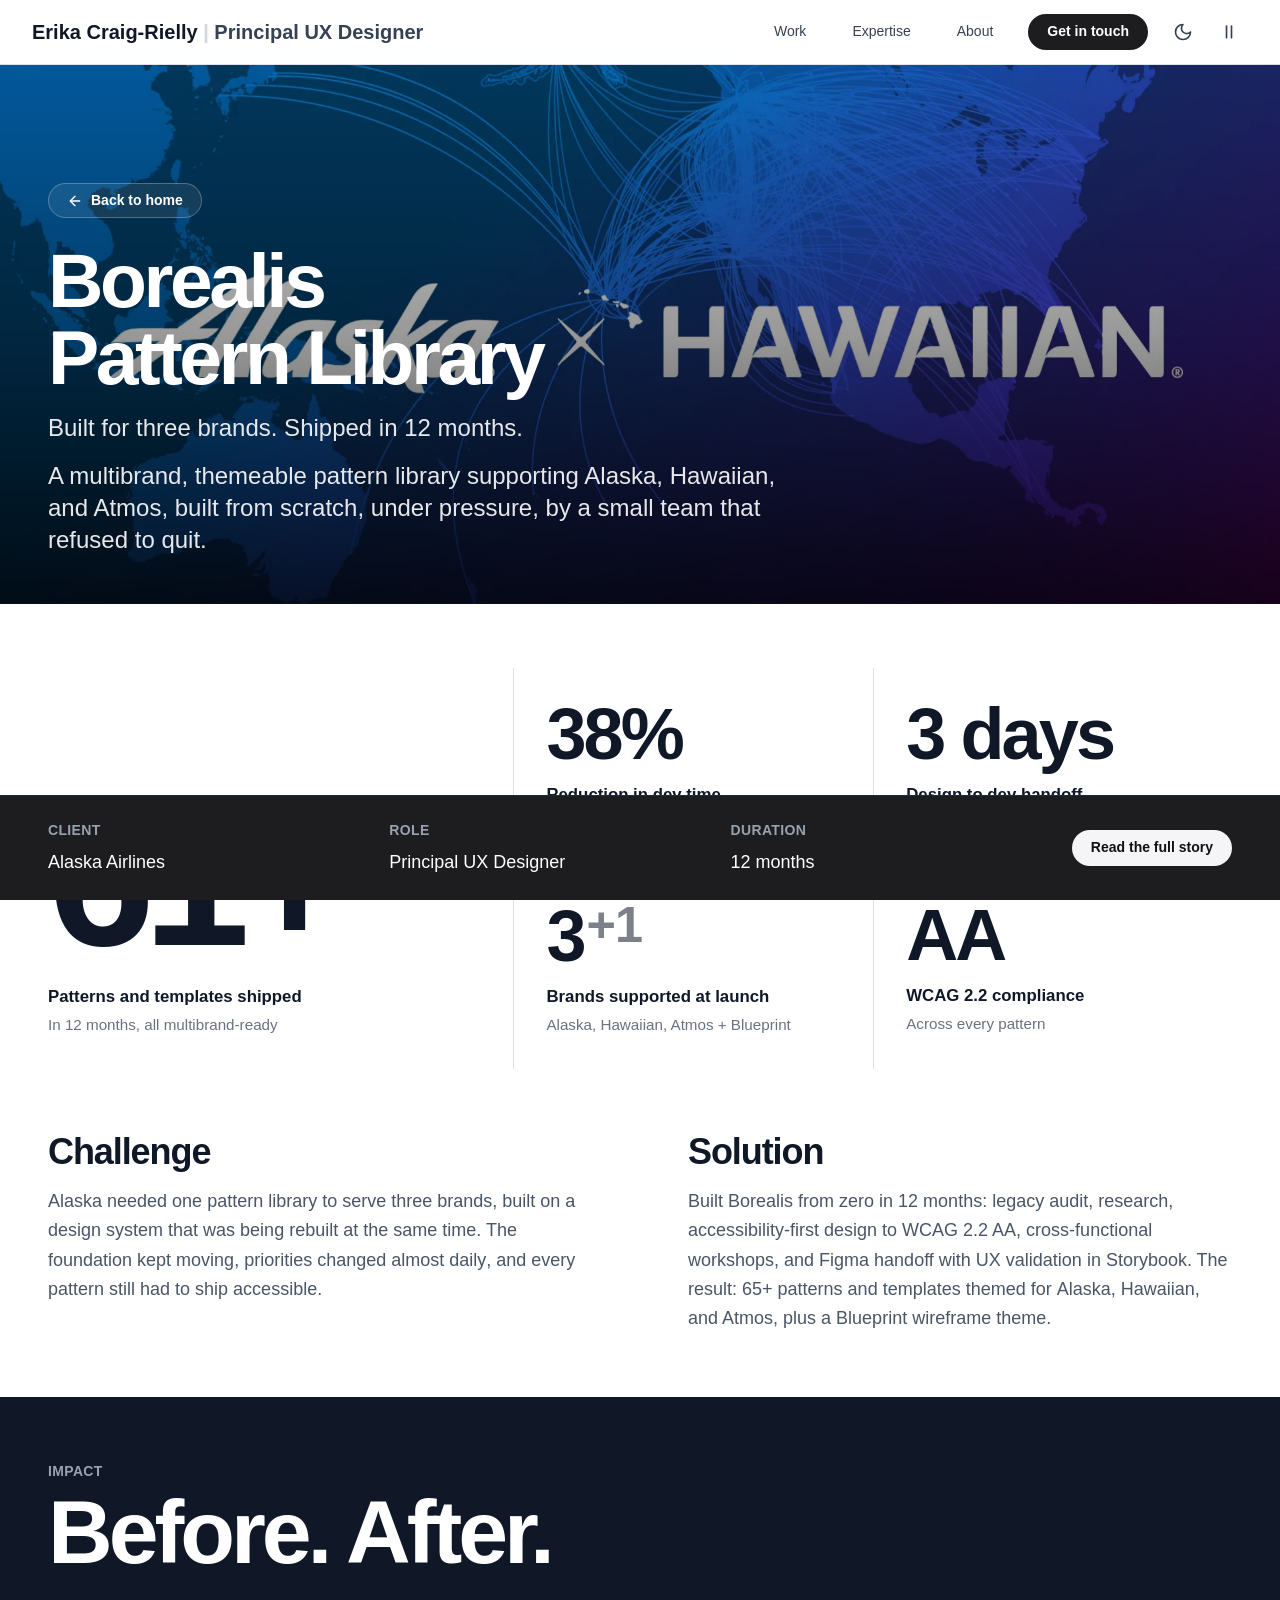
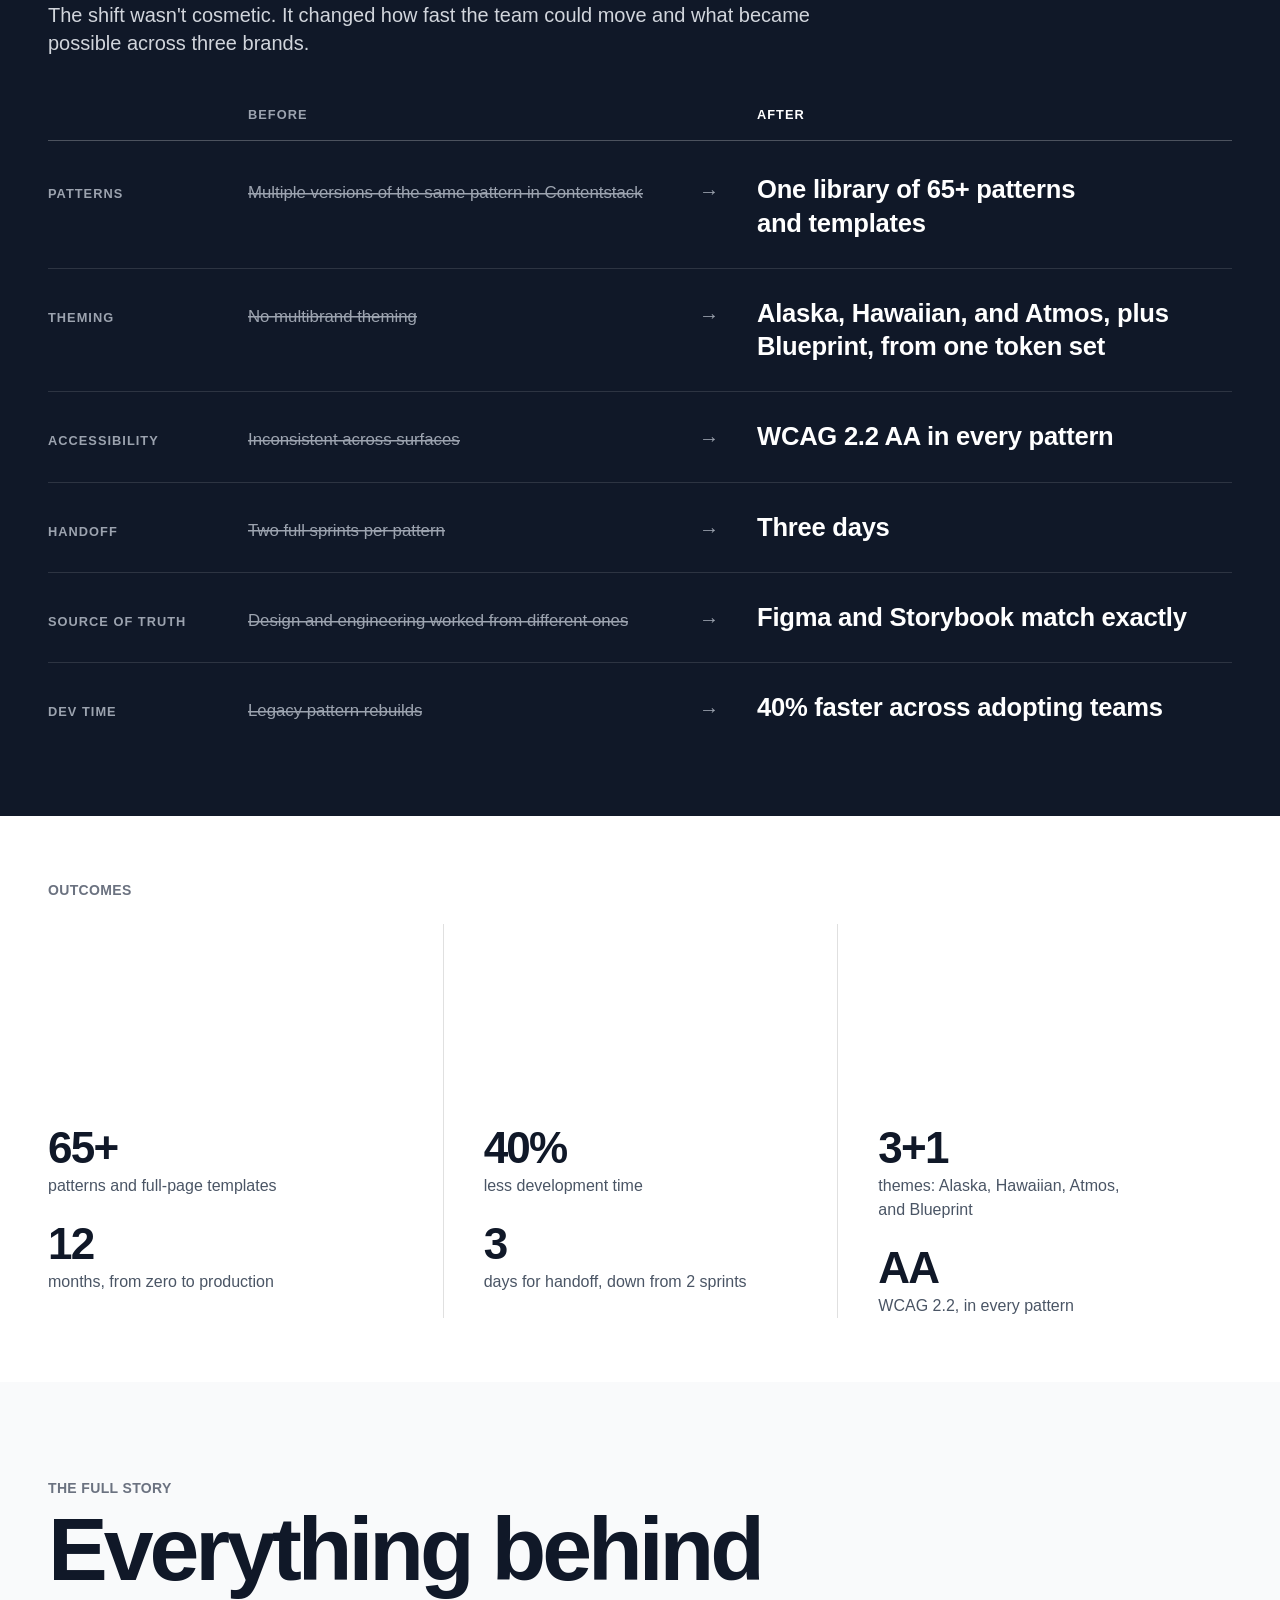
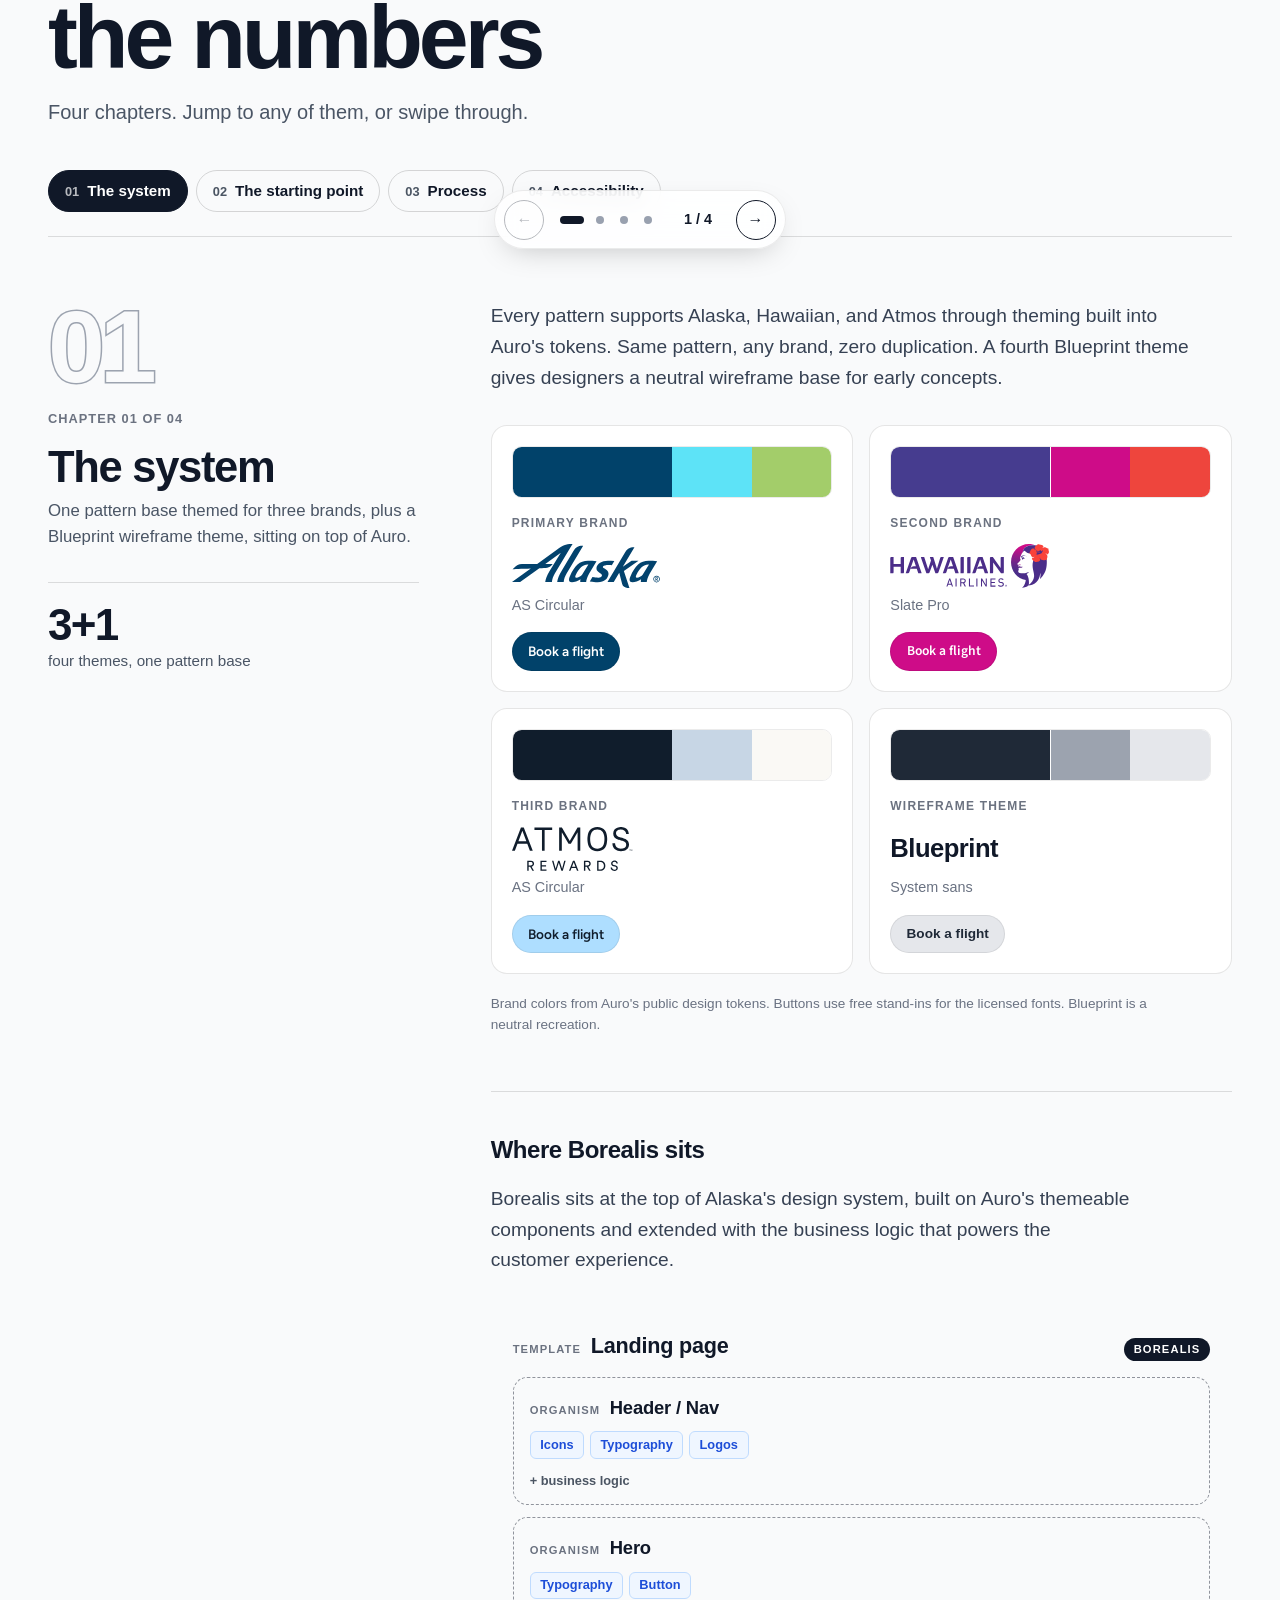
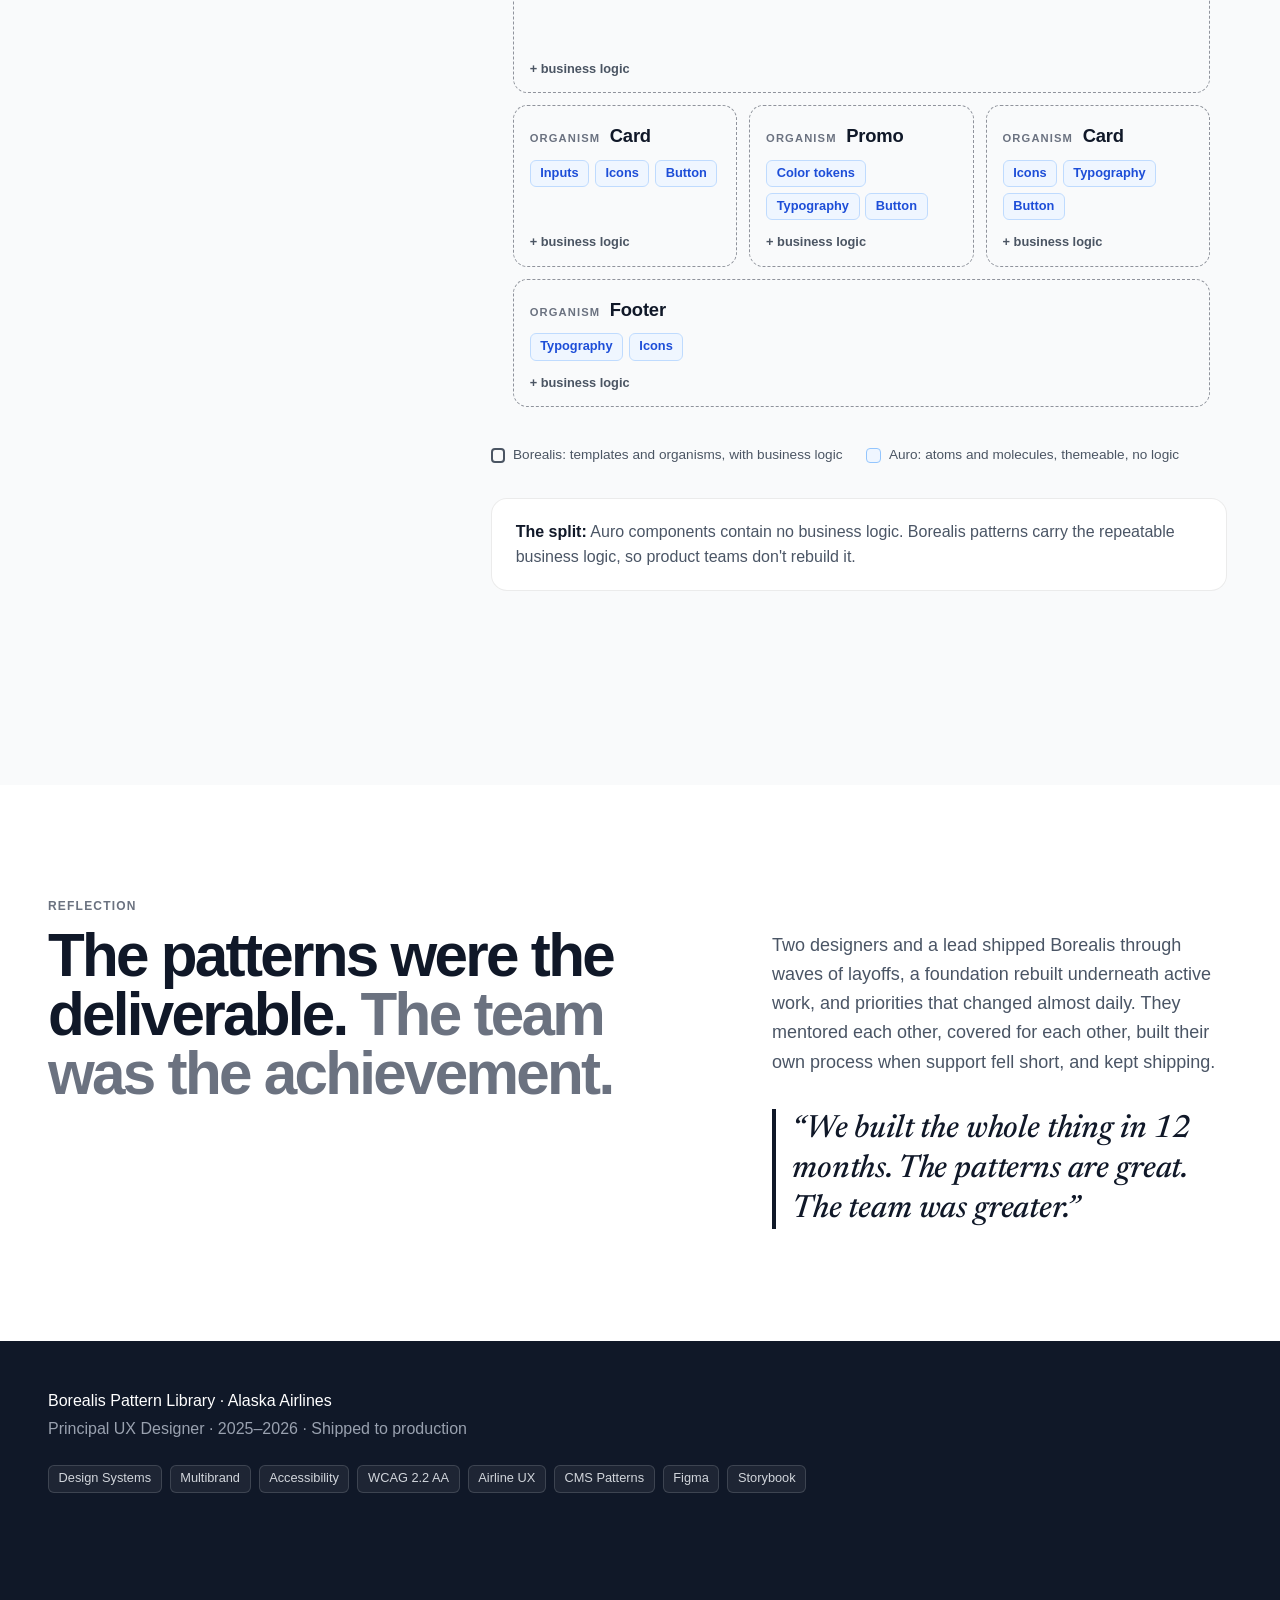
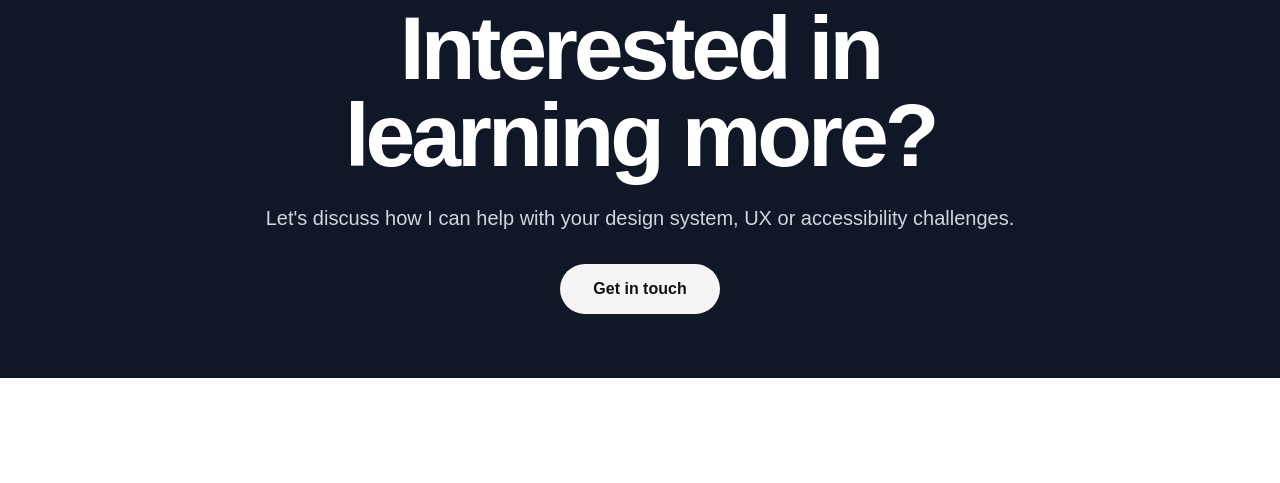
==== commit 4f875294: "Case studies: end page at the project bar, fix closing CTA fade-in Co-Authored-By: Claude Opus 5.5 <" ====
--- a/borealis.html
+++ b/borealis.html
@@ -914,6 +914,8 @@
 .refl-quote p{font-size:clamp(1.5rem,2.5vw,2rem);line-height:1.25}
 .quote-card p{font-size:1.3rem;line-height:1.35}
 </style>
+<style>/* Last CTA: finish its fade-in before the page runs out of scroll */
+.cta-end .rv{animation-timeline:view(block 0% var(--foot, 0px));animation-range:entry 0% entry 80%}</style>
 </head><body class="cs-page">
 <div class="progress" aria-hidden="true"></div>
 <nav id="topnav" class="fixed top-0 left-0 right-0 bg-white/70 dark:bg-black/70 backdrop-blur-2xl z-50 border-b border-gray-200/50 dark:border-white/10 transition-colors duration-300 px-6 lg:px-8" aria-label="Main navigation">
@@ -967,9 +969,10 @@
 <blockquote class="quote rv refl-quote text-gray-900 dark:text-white"><p>“We built the whole thing in 12 months. The patterns are great. The team was greater.”</p></blockquote></div>
 </div></section>
 <section class="py-12 px-6 lg:px-12 bg-gray-900 dark:bg-black transition-colors duration-300"><div class="max-w-7xl mx-auto"><p class="text-white mb-1">Borealis Pattern Library · Alaska Airlines</p><p class="text-gray-400 mb-6">Principal UX Designer · 2025–2026 · Shipped to production</p><div class="flex flex-wrap gap-2"><span class="tag tag-on-dark">Design Systems</span><span class="tag tag-on-dark">Multibrand</span><span class="tag tag-on-dark">Accessibility</span><span class="tag tag-on-dark">WCAG 2.2 AA</span><span class="tag tag-on-dark">Airline UX</span><span class="tag tag-on-dark">CMS Patterns</span><span class="tag tag-on-dark">Figma</span><span class="tag tag-on-dark">Storybook</span></div></div></section>
+<section class="cta-end py-16 px-6 lg:px-12 bg-gray-900 dark:bg-black text-center transition-colors duration-300"><div class="max-w-4xl mx-auto rv"><h2 class="text-2xl md:text-4xl font-bold text-white mb-6">Interested in learning more?</h2><p class="text-xl text-gray-300 dark:text-gray-400 mb-8">Let's discuss how I can help with your design system, UX or accessibility challenges.</p><a href="mailto:erika.craig.rielly@gmail.com?subject=Let's%20Collaborate!" class="btn btn-lg btn-primary on-dark">Get in touch</a></div></section>
 <div class="sticky bottom-0 z-10 hidden md:block bg-[#1d1d1f] dark:bg-black border-t border-gray-800 dark:border-gray-900 px-6 lg:px-12"><div class="max-w-7xl mx-auto py-6"><div class="flex items-center gap-8"><div class="grid grid-cols-3 gap-8 flex-1"><div><h3 class="text-sm font-semibold text-gray-400 uppercase tracking-wide mb-2">Client</h3><p class="text-lg text-white">Alaska Airlines</p></div><div><h3 class="text-sm font-semibold text-gray-400 uppercase tracking-wide mb-2">Role</h3><p class="text-lg text-white">Principal UX Designer</p></div><div><h3 class="text-sm font-semibold text-gray-400 uppercase tracking-wide mb-2">Duration</h3><p class="text-lg text-white">12 months</p></div></div><a href="#full-story" class="btn btn-sm btn-primary on-dark shrink-0">Read the full story</a></div></div></div>
 </div>
-<section class="py-16 px-6 lg:px-12 bg-gray-900 dark:bg-black text-center transition-colors duration-300"><div class="max-w-4xl mx-auto rv"><h2 class="text-2xl md:text-4xl font-bold text-white mb-6">Interested in learning more?</h2><p class="text-xl text-gray-300 dark:text-gray-400 mb-8">Let's discuss how I can help with your design system, UX or accessibility challenges.</p><a href="mailto:erika.craig.rielly@gmail.com?subject=Let's%20Collaborate!" class="btn btn-lg btn-primary on-dark">Get in touch</a></div></section>
+
 </article></main>
 <script>(() => {
   const root = document.documentElement;
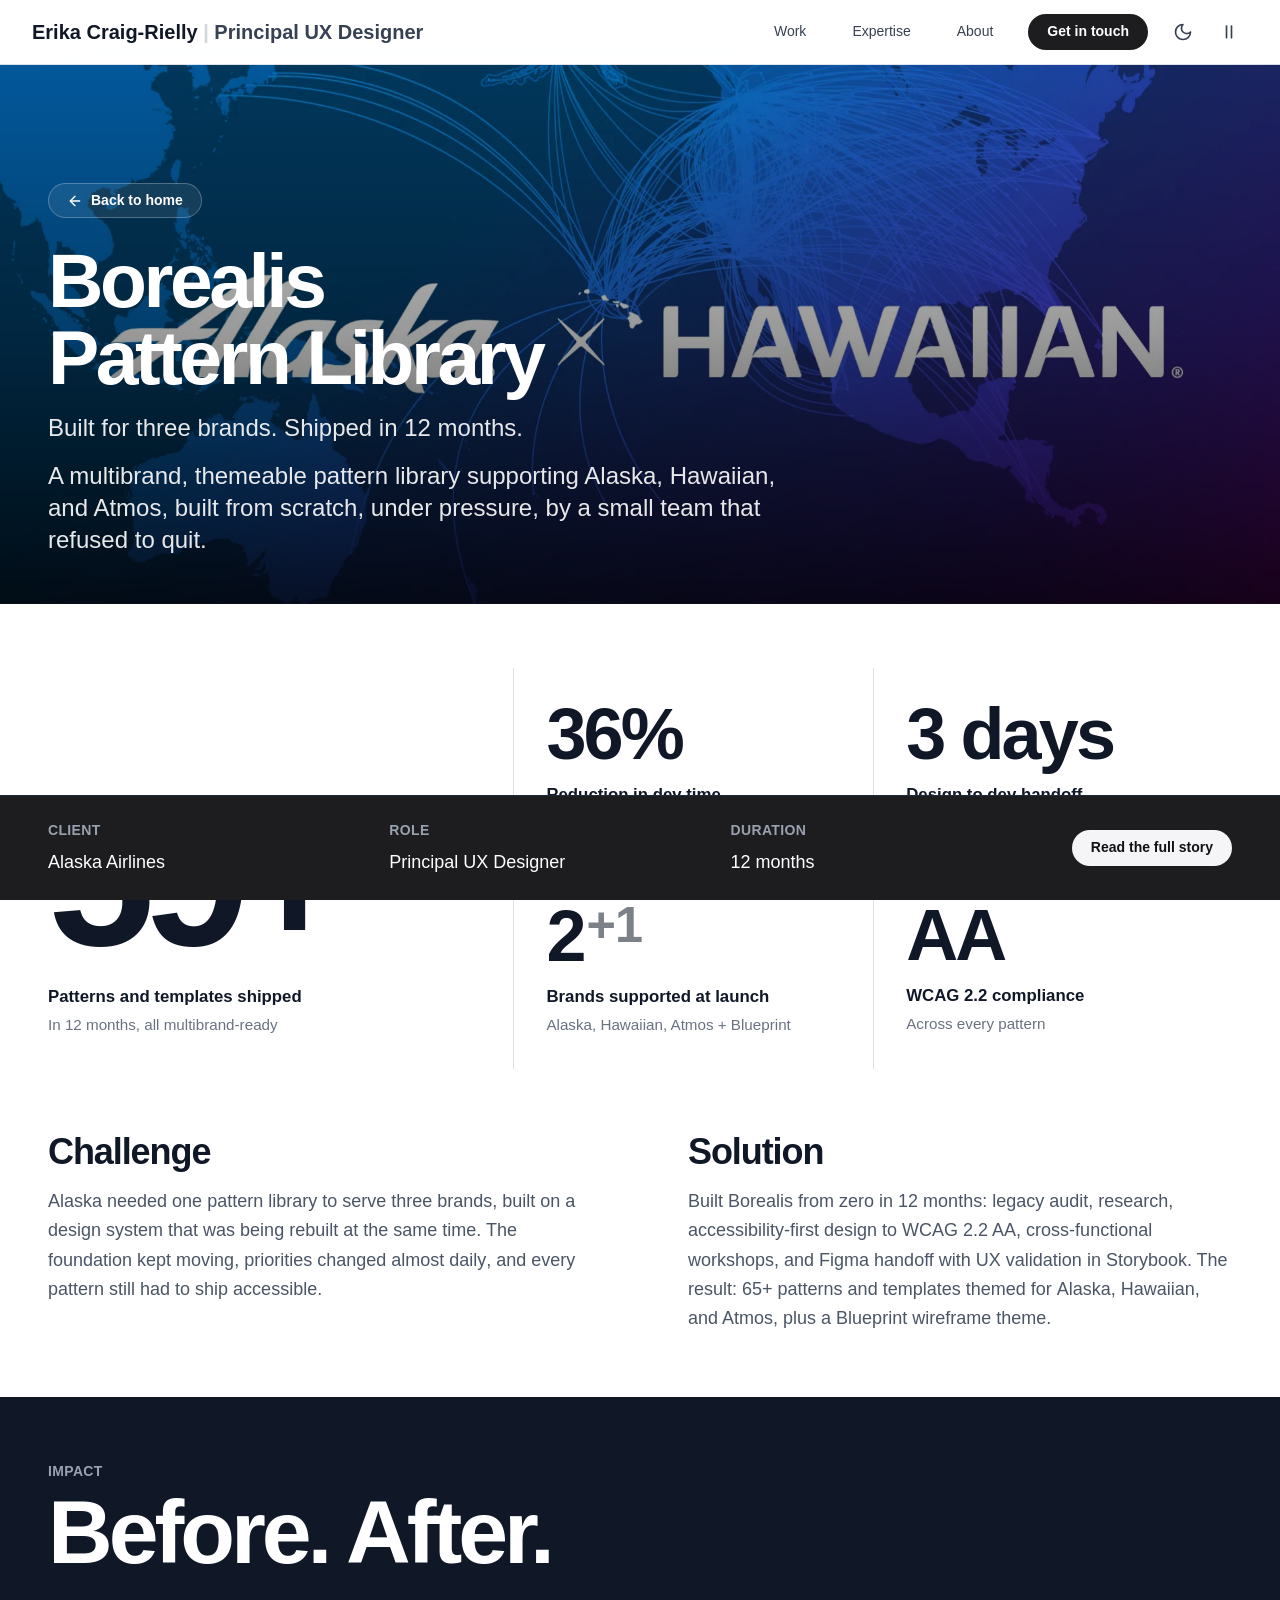
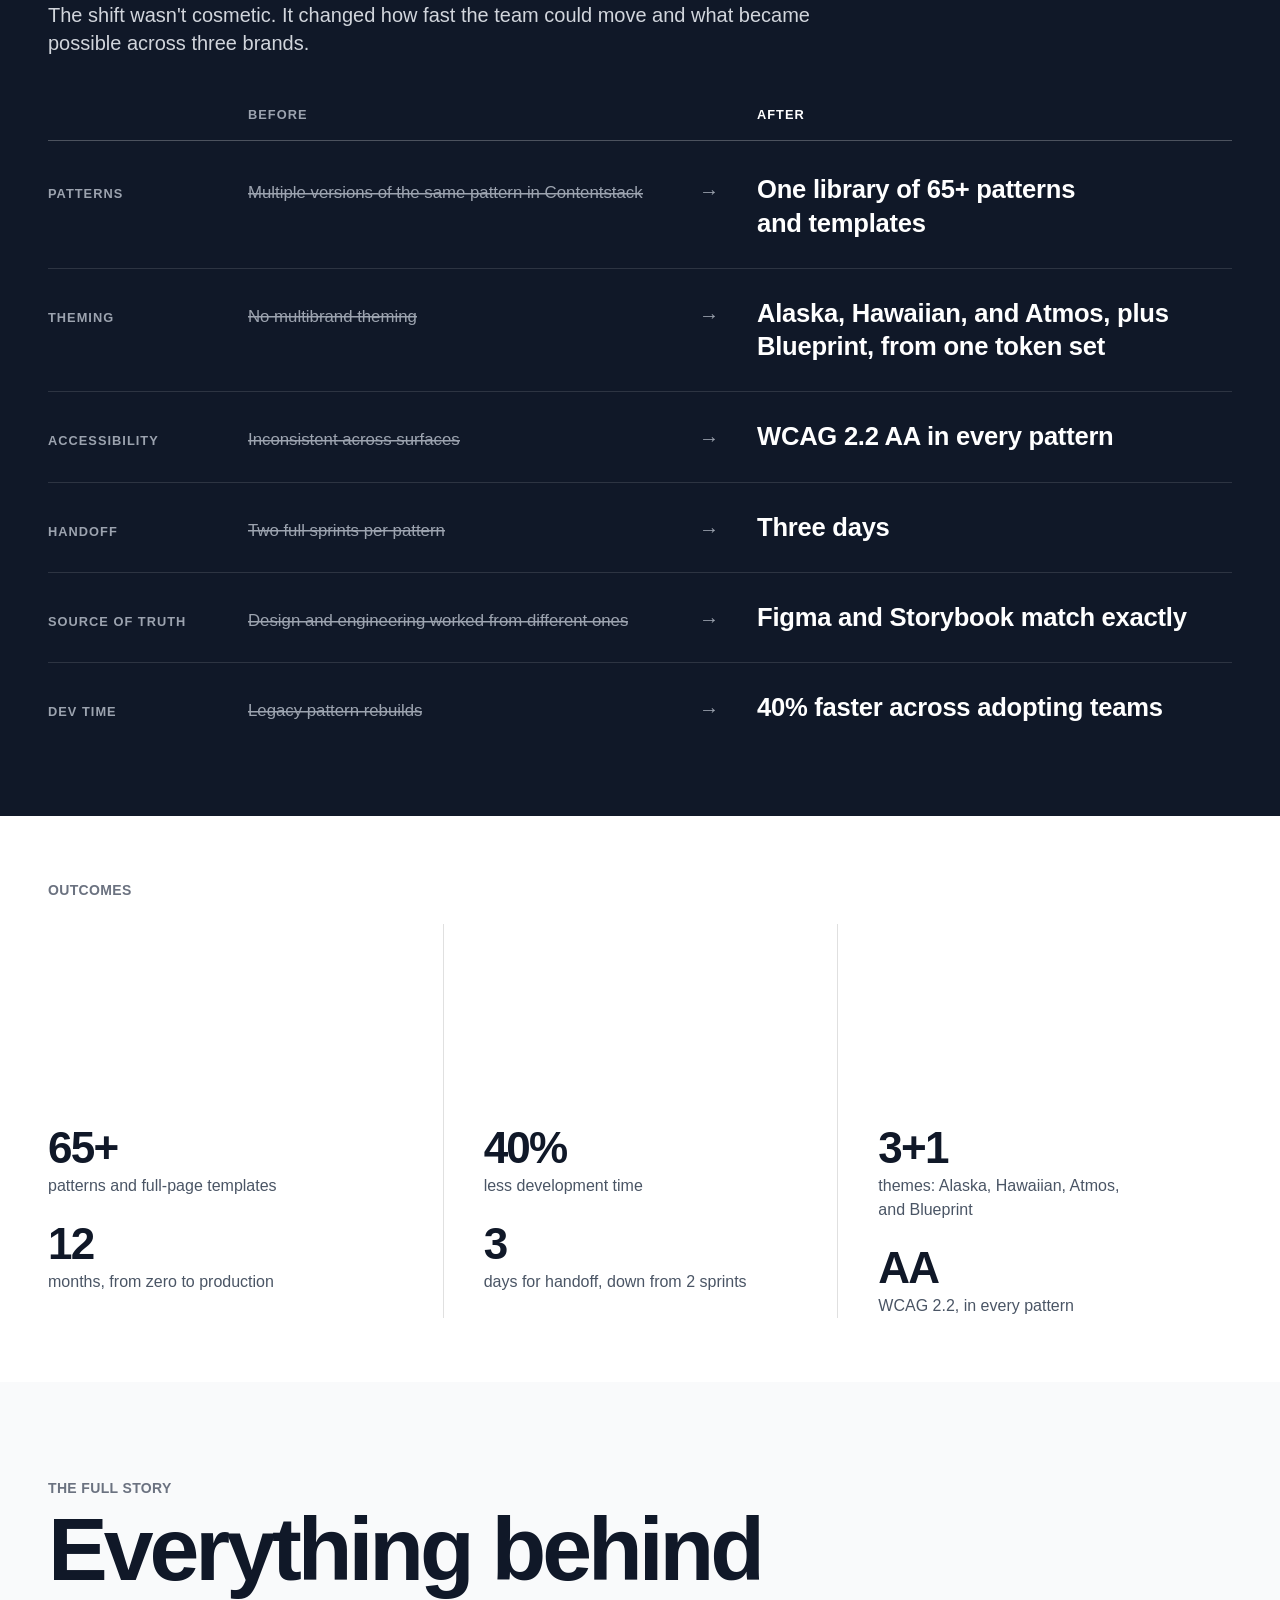
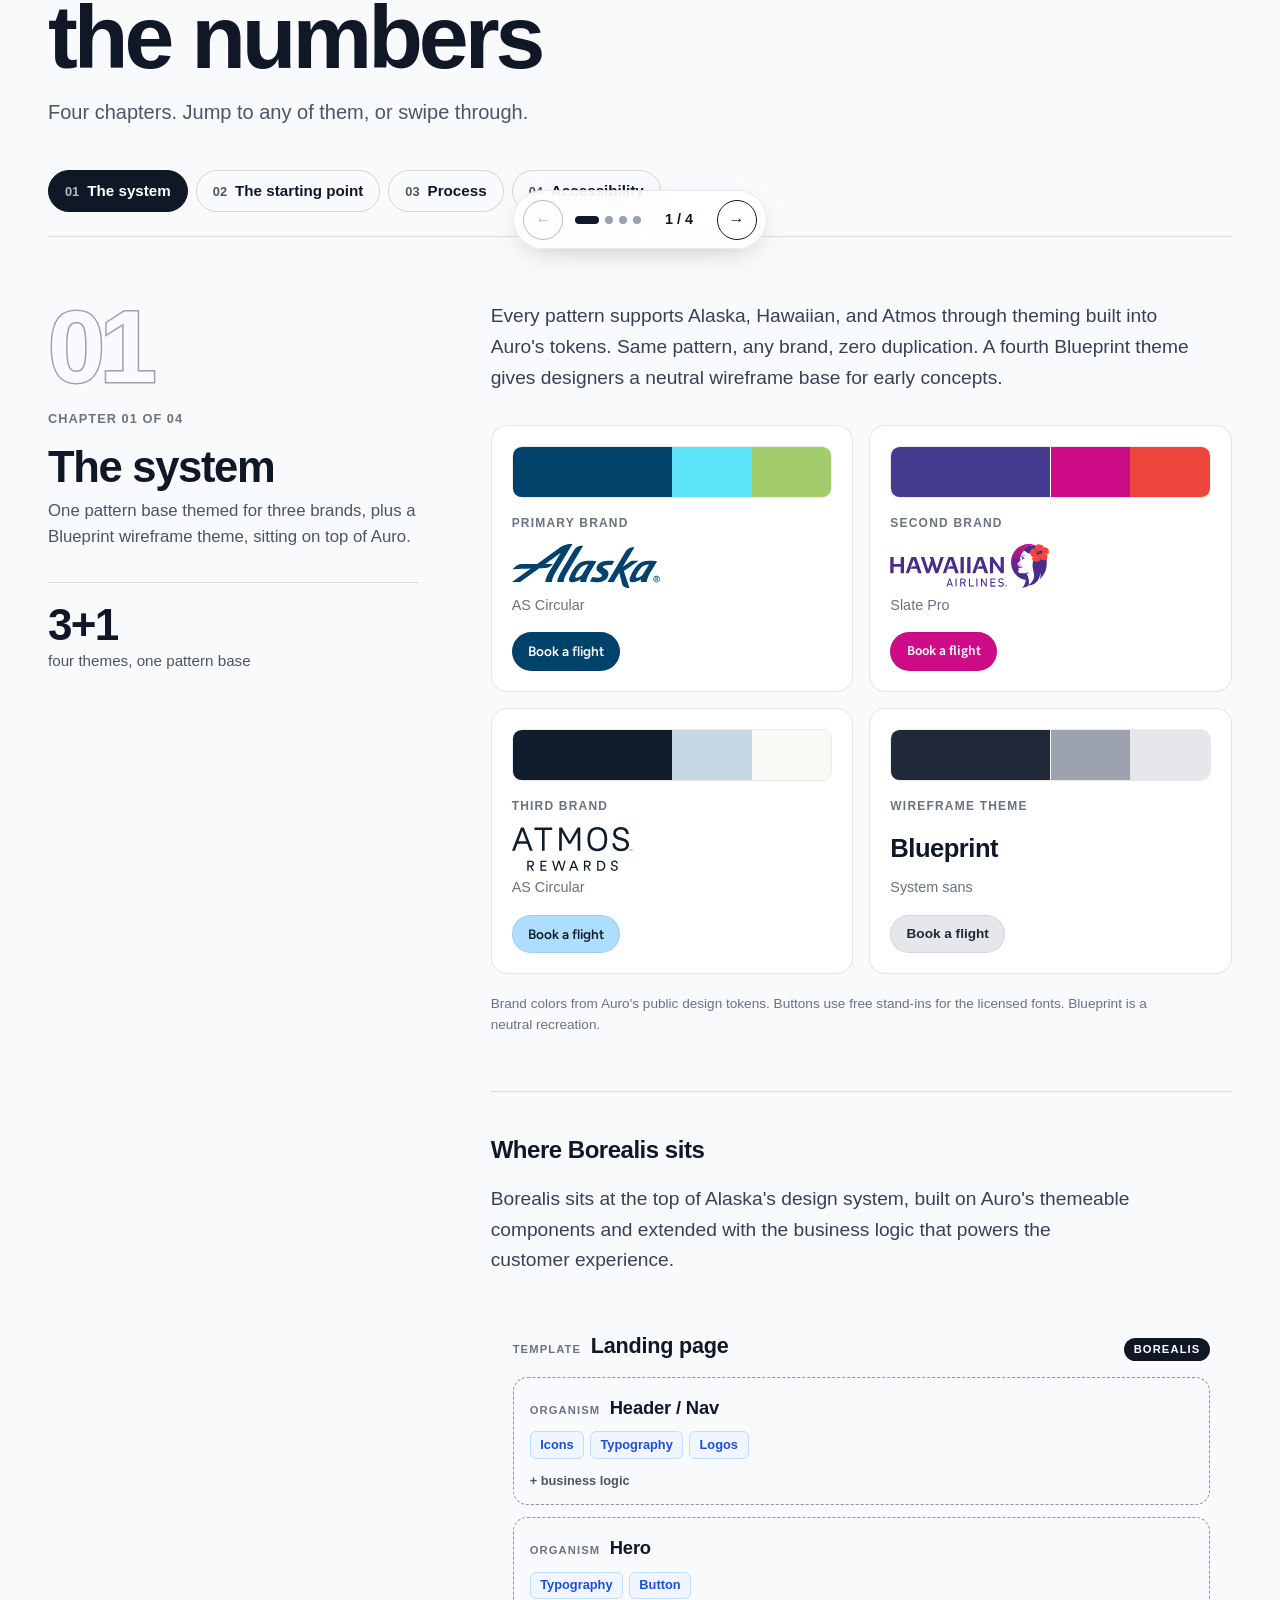
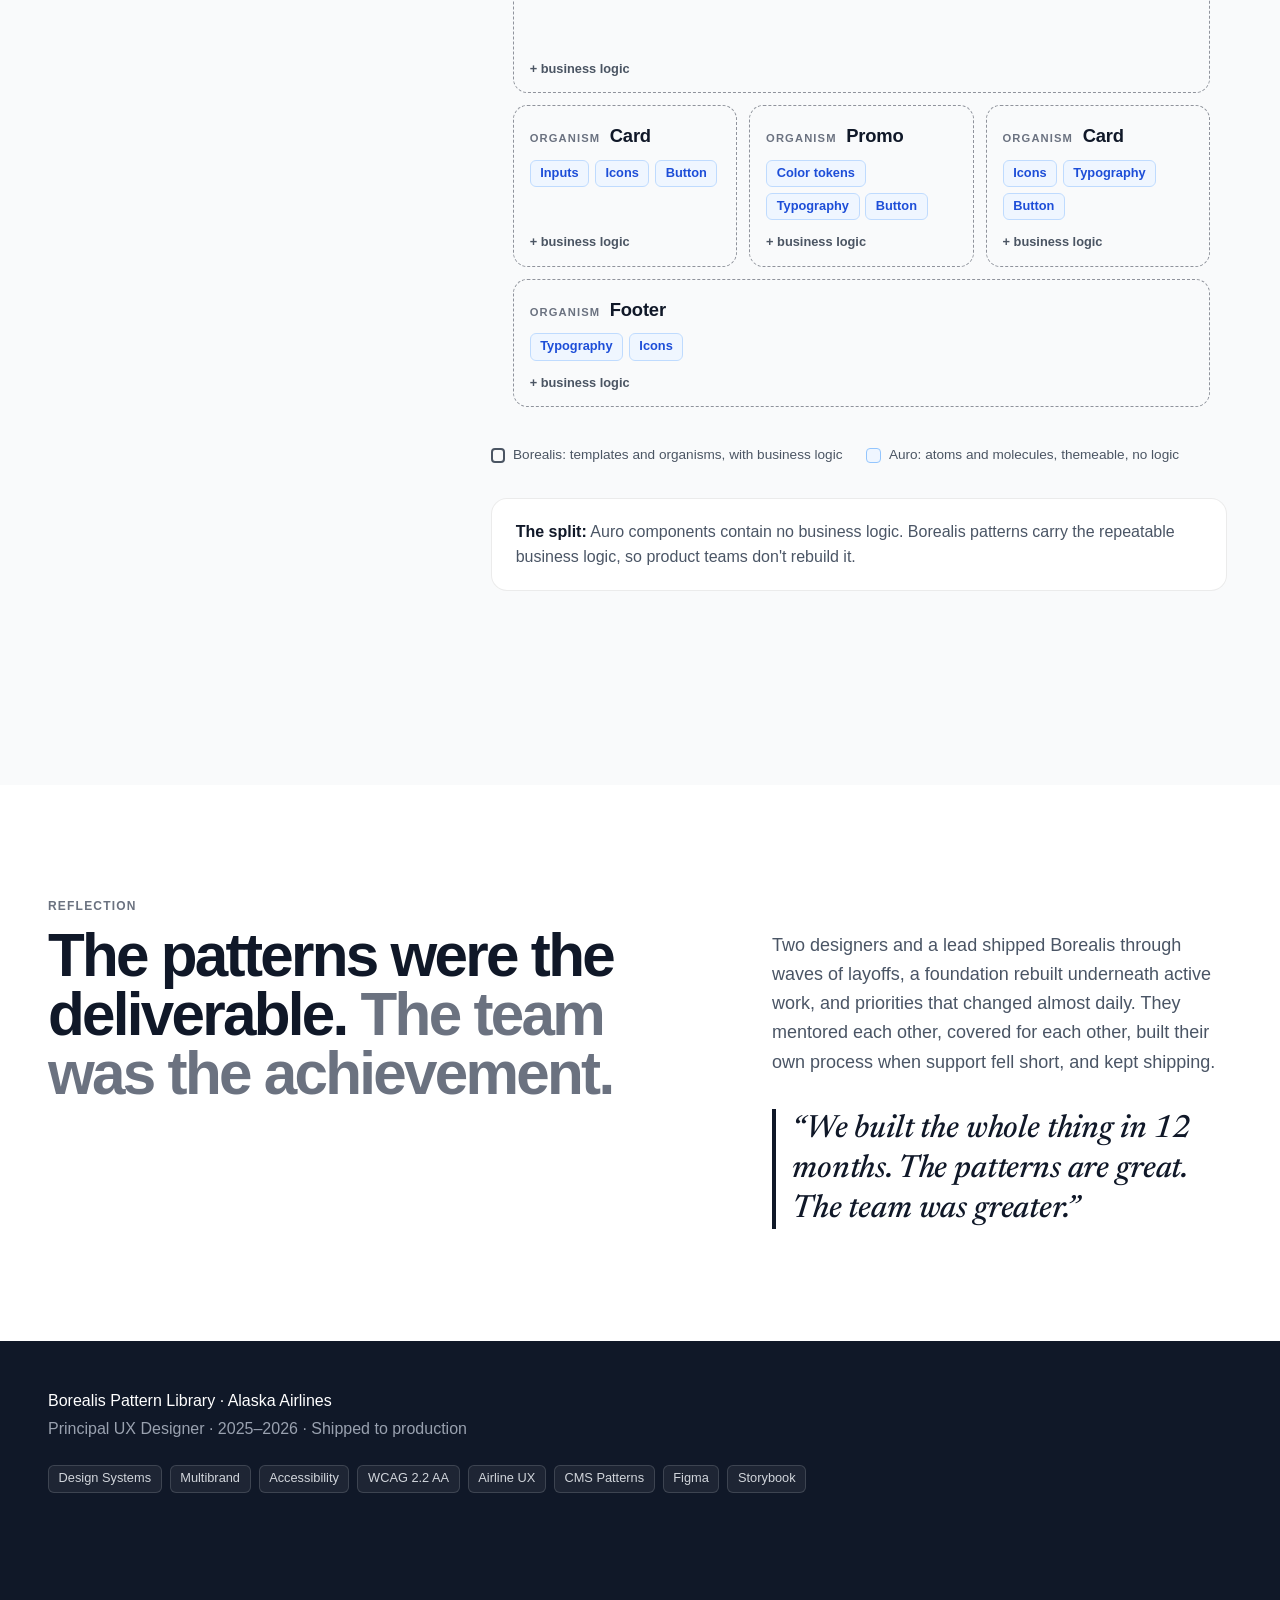
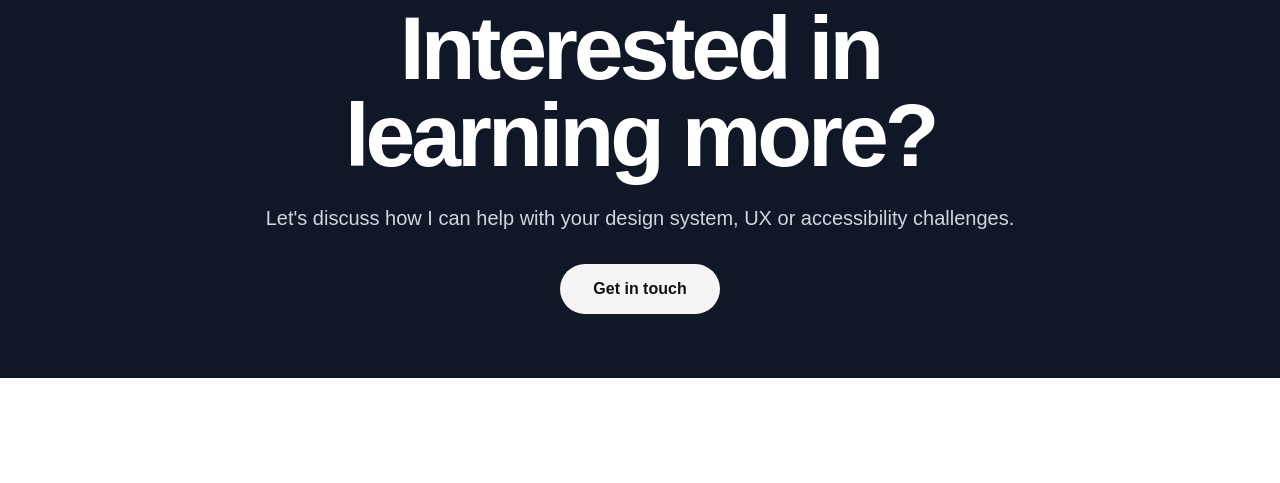
==== commit 76cd0874: "Pagination dots as tight indicators site-wide; Learning last in Currently Co-Authored-By: Claude Opu" ====
--- a/borealis.html
+++ b/borealis.html
@@ -916,6 +916,13 @@
 </style>
 <style>/* Last CTA: finish its fade-in before the page runs out of scroll */
 .cta-end .rv{animation-timeline:view(block 0% var(--foot, 0px));animation-range:entry 0% entry 80%}</style>
+<style>/* Pagination dots are position indicators, not controls: tight spacing, no hit area */
+:is(.wk-dots,.fs-dots,.cs-dots,.sh-pager,.sap-pager){gap:6px!important;pointer-events:none;align-items:center}
+:is(.wk-dots,.fs-dots,.cs-dots) button.dot{min-width:0!important;min-height:0!important;padding:0!important;height:auto}
+:is(.wk-dots,.fs-dots,.cs-dots){min-height:44px}
+button.sap-pip,button.sh-pip,button.sap-pip[aria-current=true],button.sh-pip[aria-current=true]{width:auto!important;min-width:0!important;height:8px!important}
+.sh-pager,.sap-pager{min-height:24px}
+</style>
 </head><body class="cs-page">
 <div class="progress" aria-hidden="true"></div>
 <nav id="topnav" class="fixed top-0 left-0 right-0 bg-white/70 dark:bg-black/70 backdrop-blur-2xl z-50 border-b border-gray-200/50 dark:border-white/10 transition-colors duration-300 px-6 lg:px-8" aria-label="Main navigation">
@@ -1465,4 +1472,8 @@
   });
   addEventListener('resize', sync); addEventListener('load', sync); sync();
 })();</script>
+<script>/* Dots are indicators only: arrows, counters, swipe and keyboard scrolling do the navigating */
+(()=>{const sel='.wk-dots,.fs-dots,.cs-dots,.sh-pager,.sap-pager';
+const apply=()=>document.querySelectorAll(sel).forEach(el=>{if(el.inert)return;el.inert=true;el.setAttribute('aria-hidden','true');el.removeAttribute('role');el.removeAttribute('aria-label')});
+apply();addEventListener('load',apply);new MutationObserver(apply).observe(document.body,{childList:true,subtree:true});})();</script>
 </body></html>
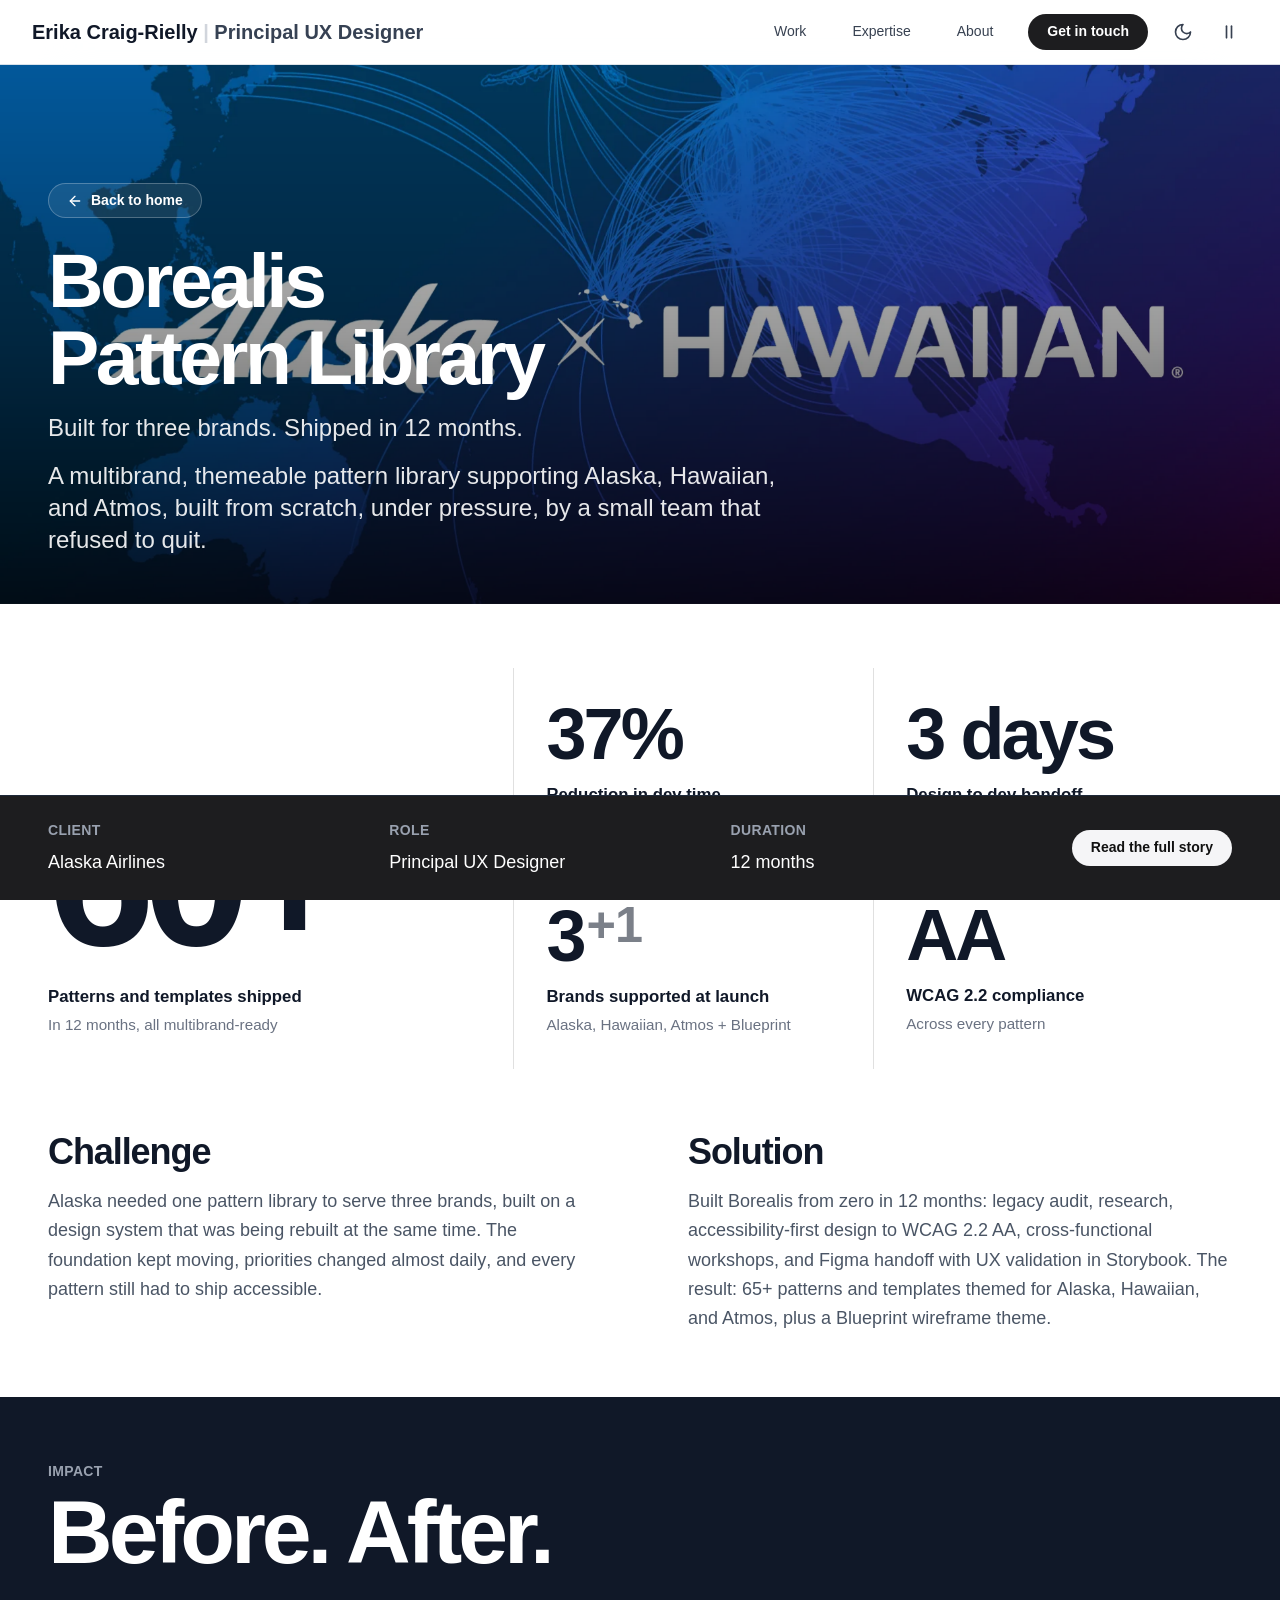
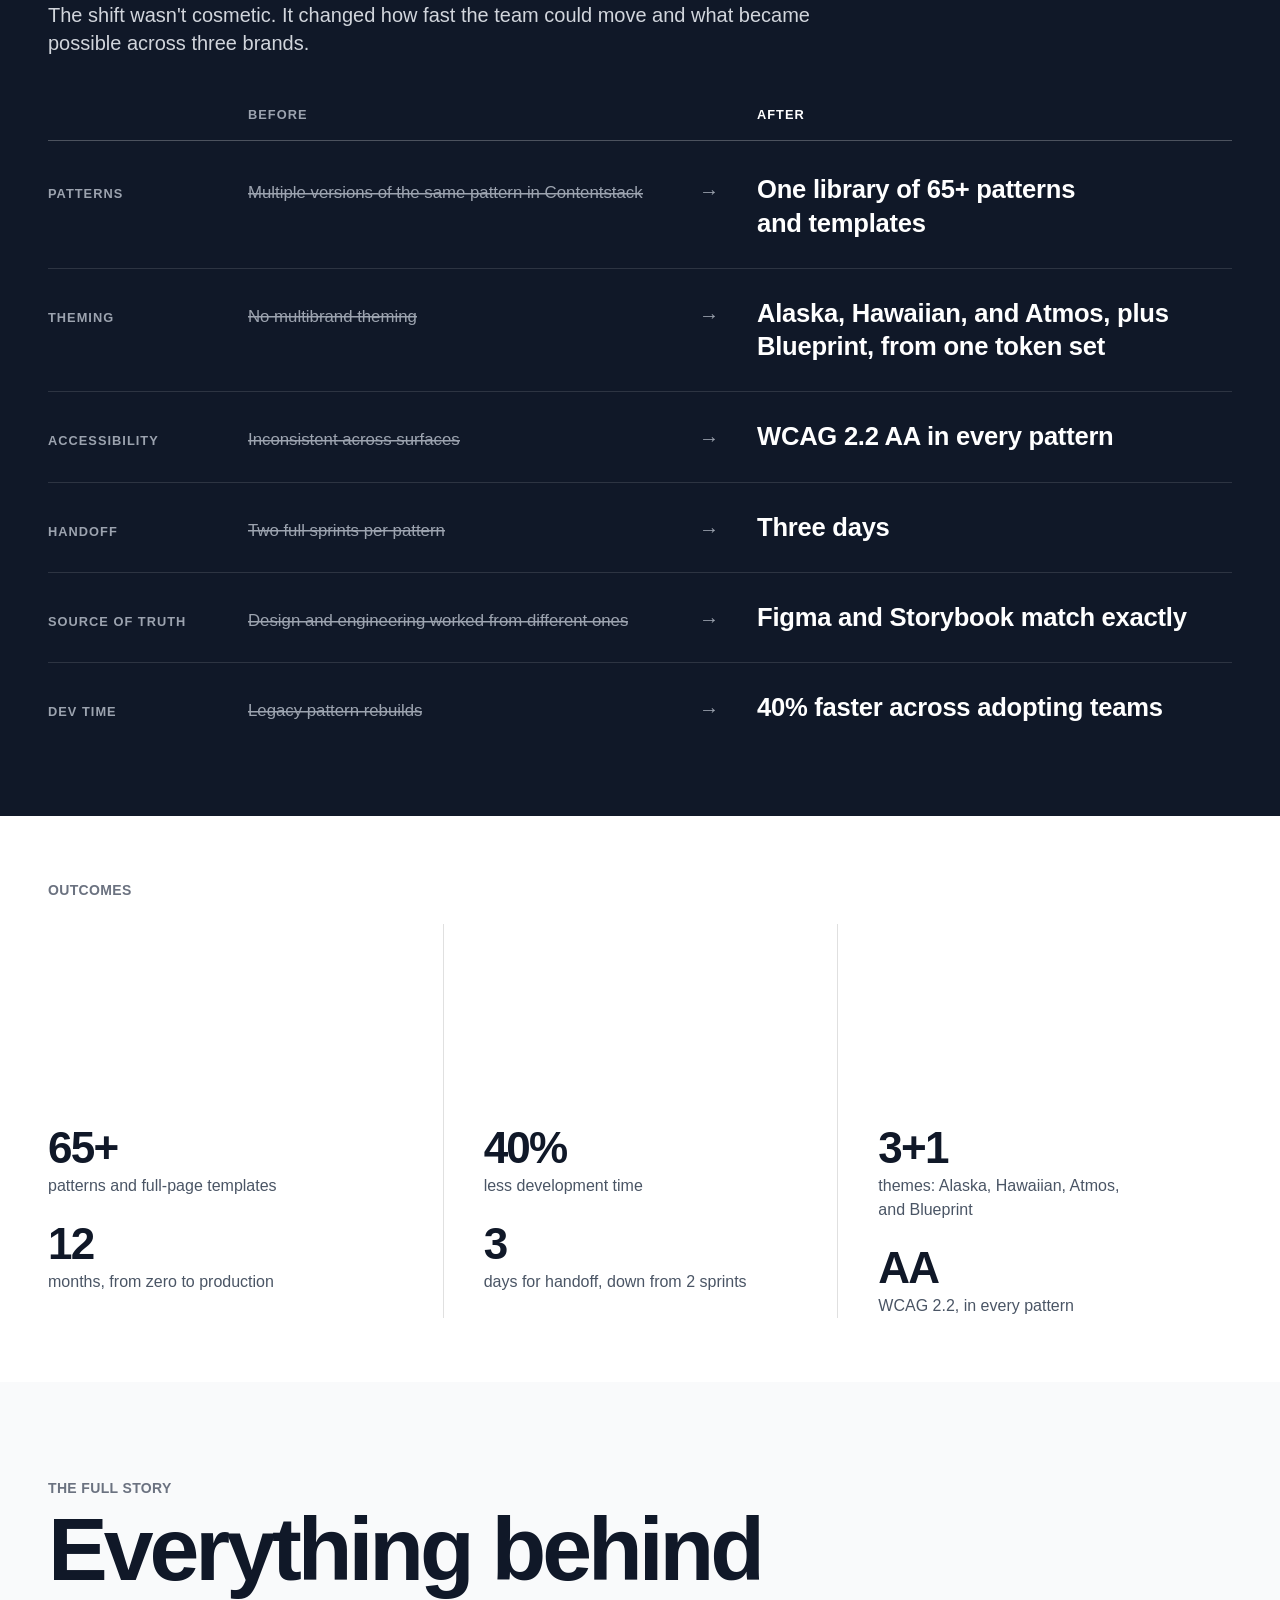
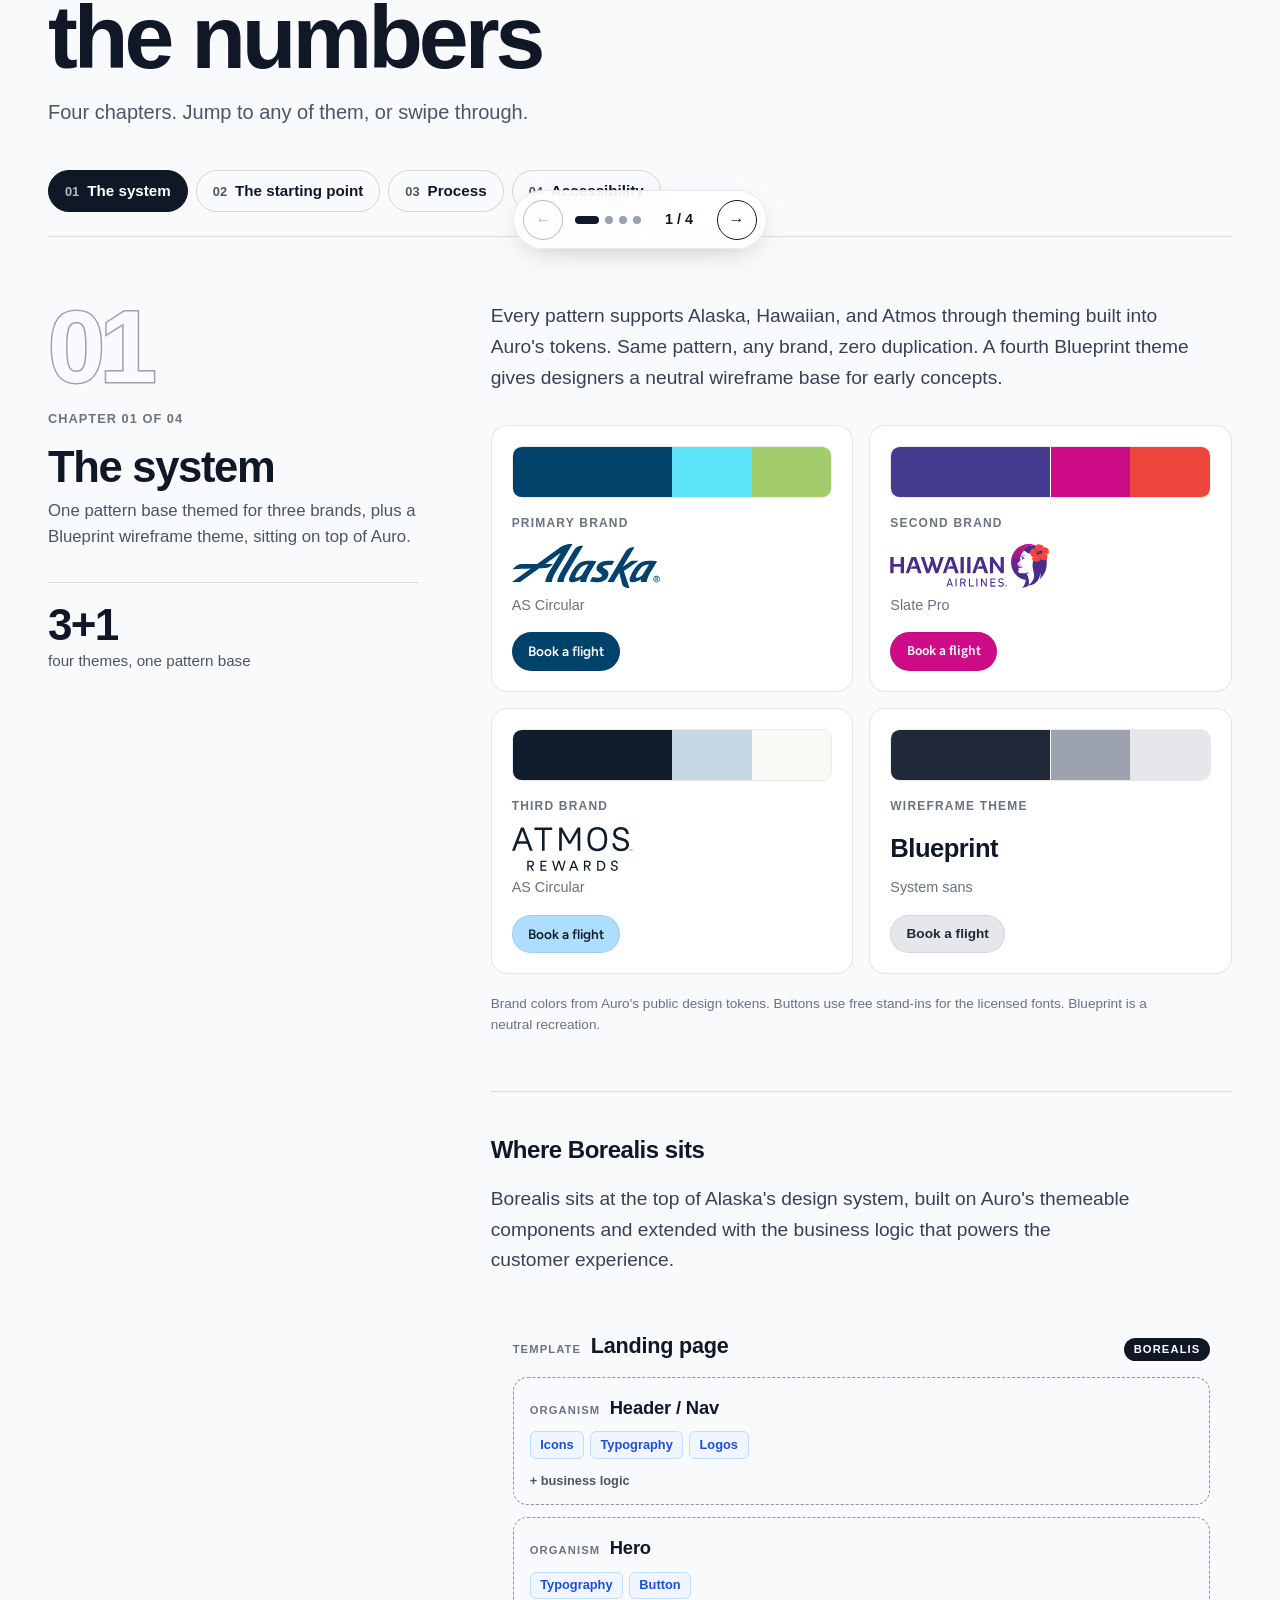
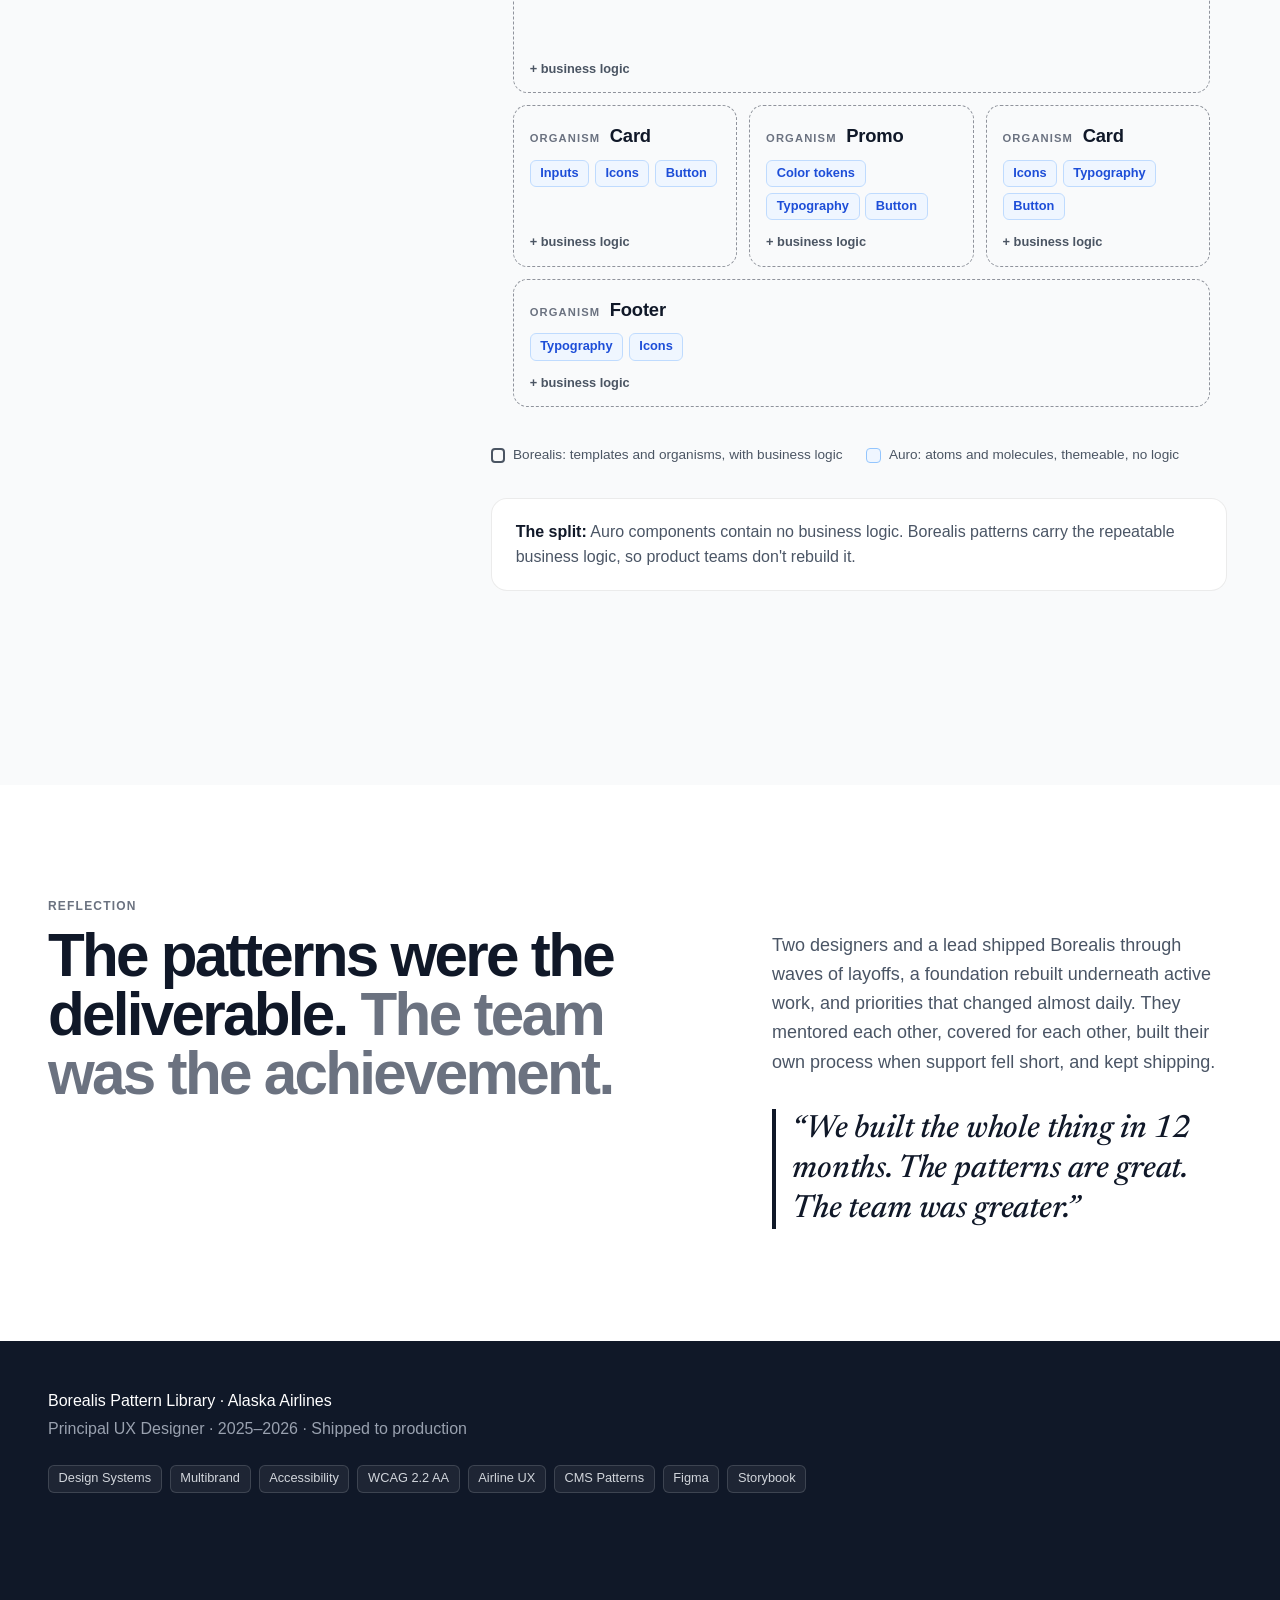
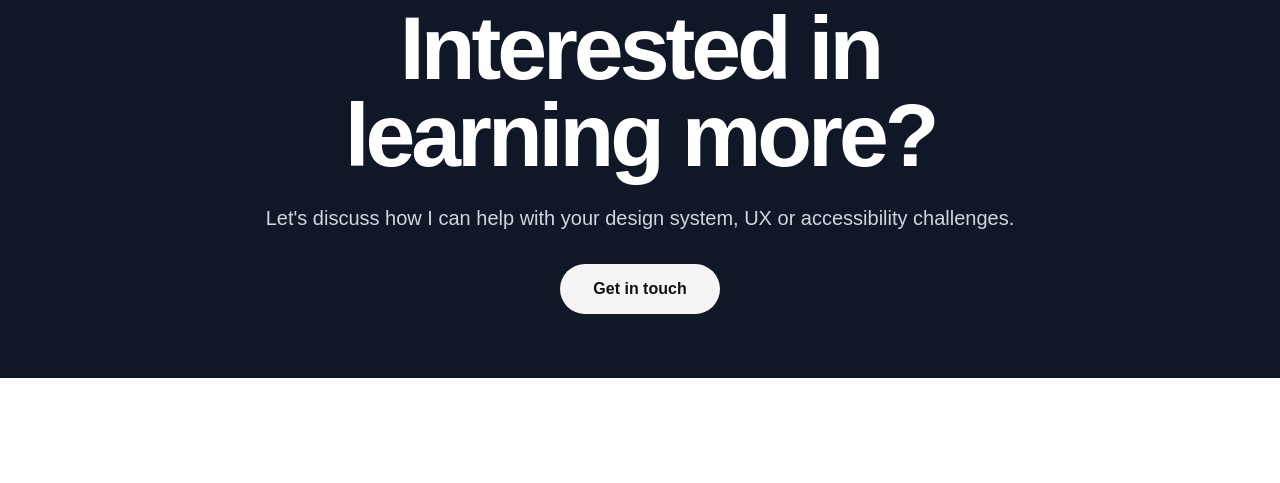
==== commit ac3a2705: "Add light/dark favicon, share images, per-page descriptions, sitemap and robots.txt Co-Authored-By: " ====
--- a/borealis.html
+++ b/borealis.html
@@ -1,5 +1,26 @@
-<!doctype html><html lang="en"><head><meta charset="utf-8"><meta name="viewport" content="width=device-width, initial-scale=1, viewport-fit=cover"><title>Borealis Pattern Library</title>
-<meta name="description" content="Seattle-based Principal UX Designer with 25+ years of experience. Design systems, responsive web, native mobile, accessibility, and AI workflows.">
+<!doctype html><html lang="en"><head><meta charset="utf-8"><meta name="viewport" content="width=device-width, initial-scale=1, viewport-fit=cover"><title>Borealis pattern library | Erika Craig-Rielly</title>
+<meta name="description" content="How I built Borealis, Alaska Airlines&#x27; multibrand pattern library for Alaska, Hawaiian, and Atmos. Built from scratch, shipped in 12 months.">
+<link rel="canonical" href="https://molecularleveldesigns.com/borealis.html">
+<meta property="og:site_name" content="Erika Craig-Rielly">
+<meta property="og:type" content="article">
+<meta property="og:url" content="https://molecularleveldesigns.com/borealis.html">
+<meta property="og:title" content="Borealis pattern library | Erika Craig-Rielly">
+<meta property="og:description" content="How I built Borealis, Alaska Airlines&#x27; multibrand pattern library for Alaska, Hawaiian, and Atmos. Built from scratch, shipped in 12 months.">
+<meta property="og:image" content="https://molecularleveldesigns.com/og-borealis.jpg">
+<meta property="og:image:width" content="1200">
+<meta property="og:image:height" content="630">
+<meta property="og:image:alt" content="Borealis pattern library | Erika Craig-Rielly">
+<meta name="twitter:card" content="summary_large_image">
+<meta name="twitter:title" content="Borealis pattern library | Erika Craig-Rielly">
+<meta name="twitter:description" content="How I built Borealis, Alaska Airlines&#x27; multibrand pattern library for Alaska, Hawaiian, and Atmos. Built from scratch, shipped in 12 months.">
+<meta name="twitter:image" content="https://molecularleveldesigns.com/og-borealis.jpg">
+<meta name="theme-color" content="#ffffff" media="(prefers-color-scheme: light)">
+<meta name="theme-color" content="#0a0f1a" media="(prefers-color-scheme: dark)">
+<link rel="icon" href="favicon.svg" type="image/svg+xml">
+<link rel="icon" href="favicon-32.png" sizes="32x32" type="image/png">
+<link rel="alternate icon" href="favicon.ico" sizes="any">
+<link rel="apple-touch-icon" href="apple-touch-icon.png">
+
 <link rel="stylesheet" href="site.css">
 <script>
 /* Pick light/dark before first paint. The viewer's data-theme wins; otherwise follow the OS. */
